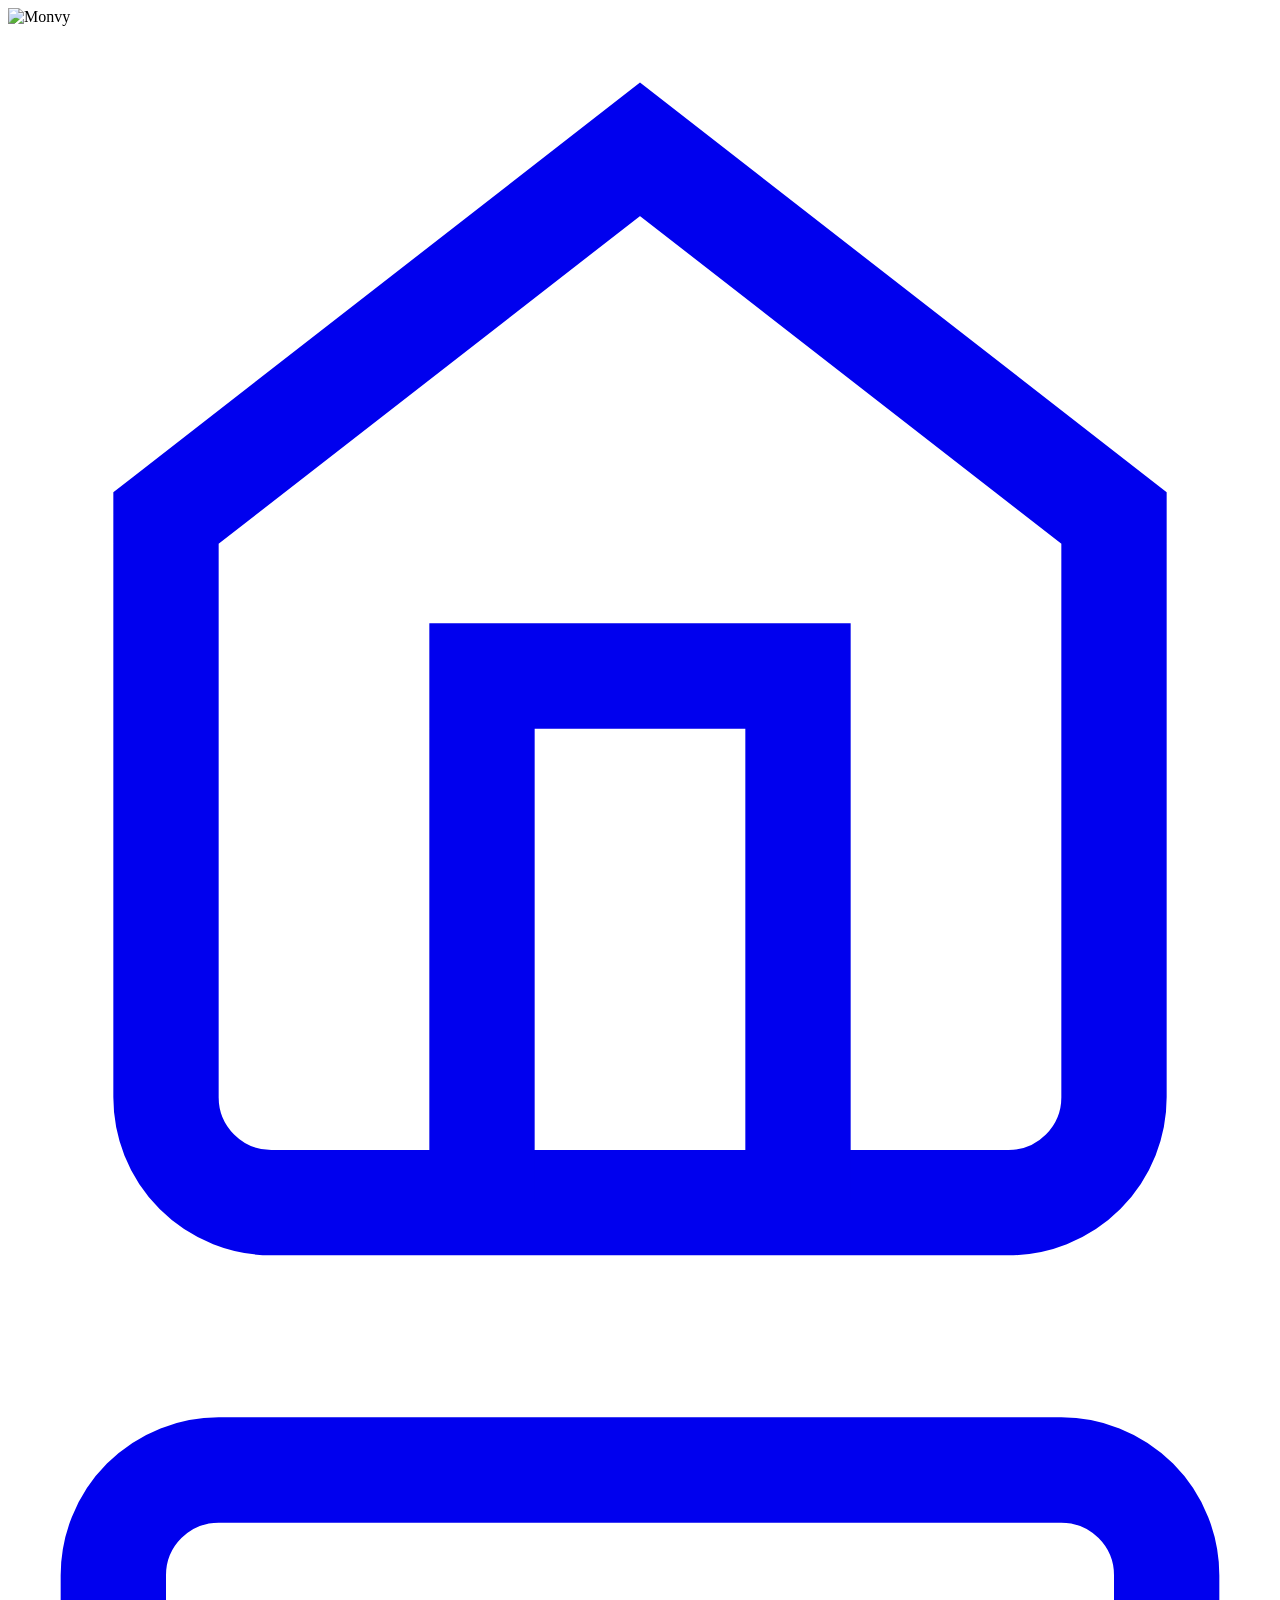
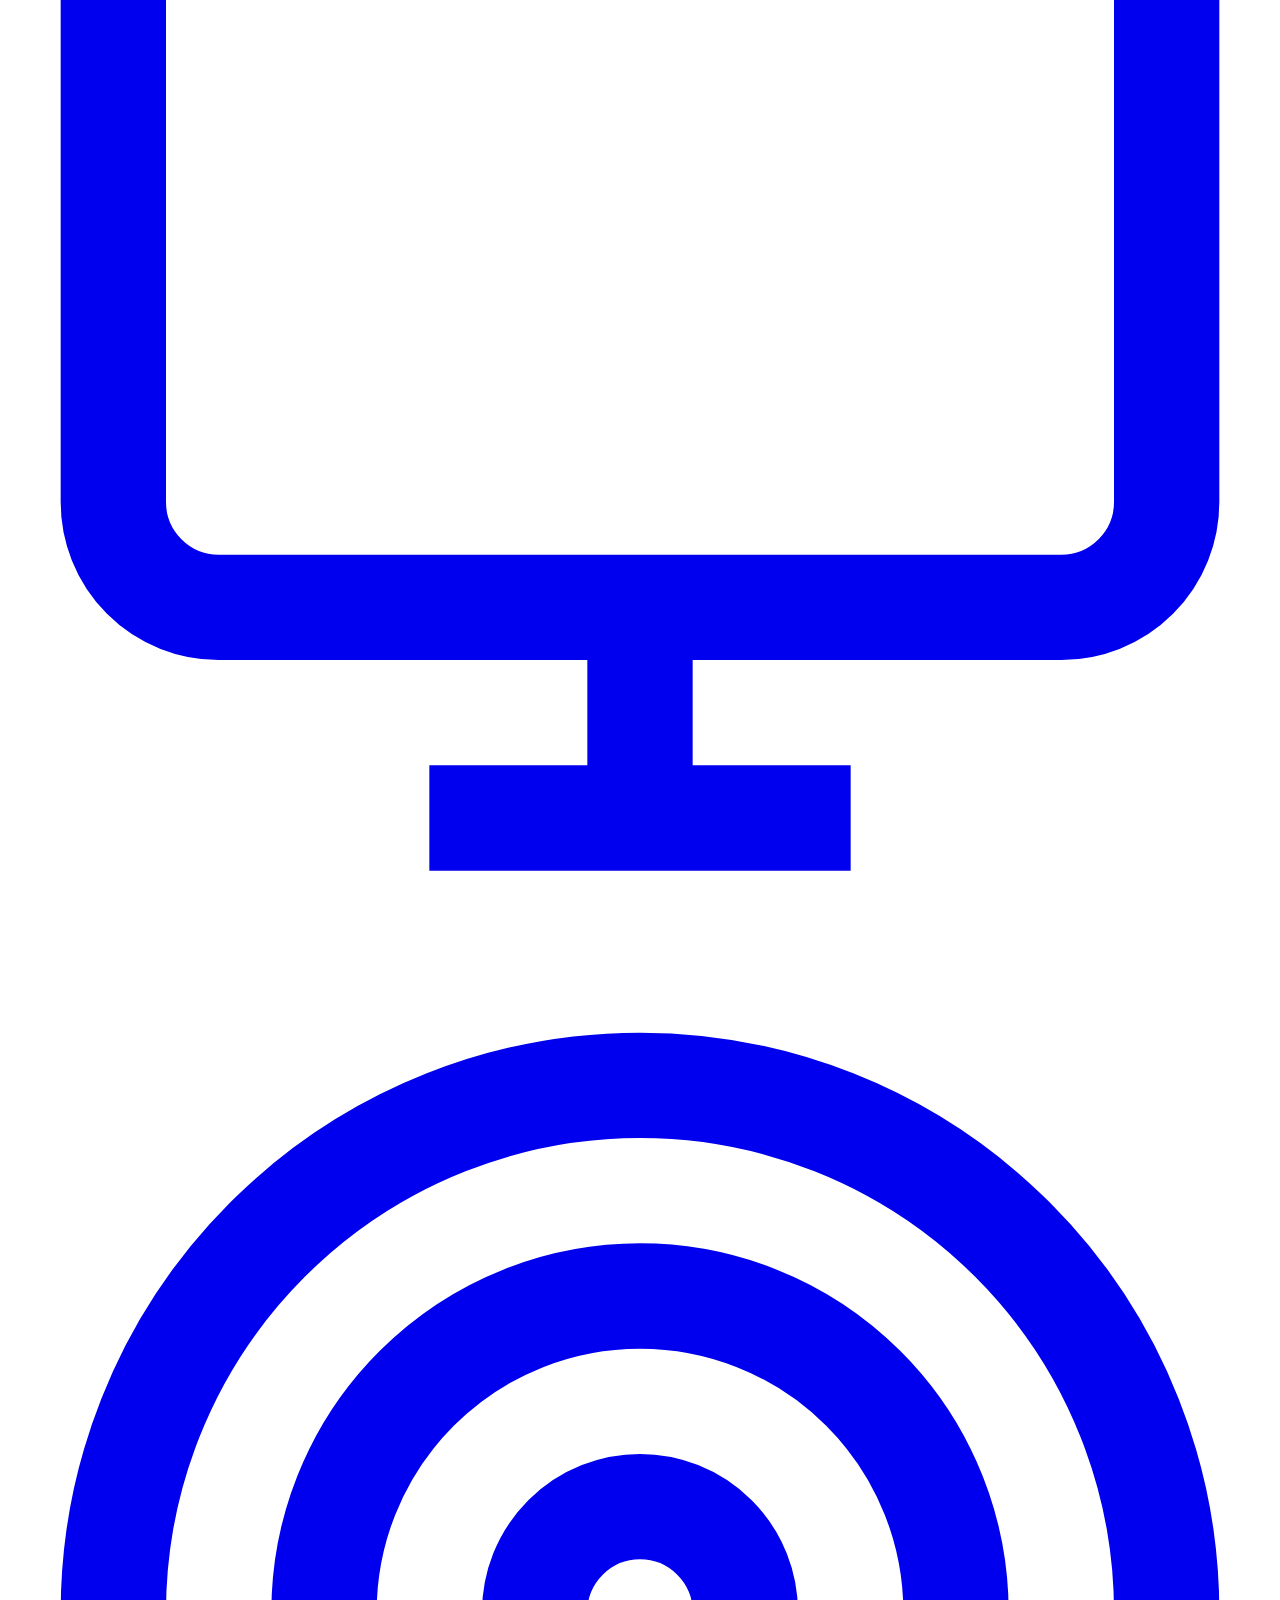
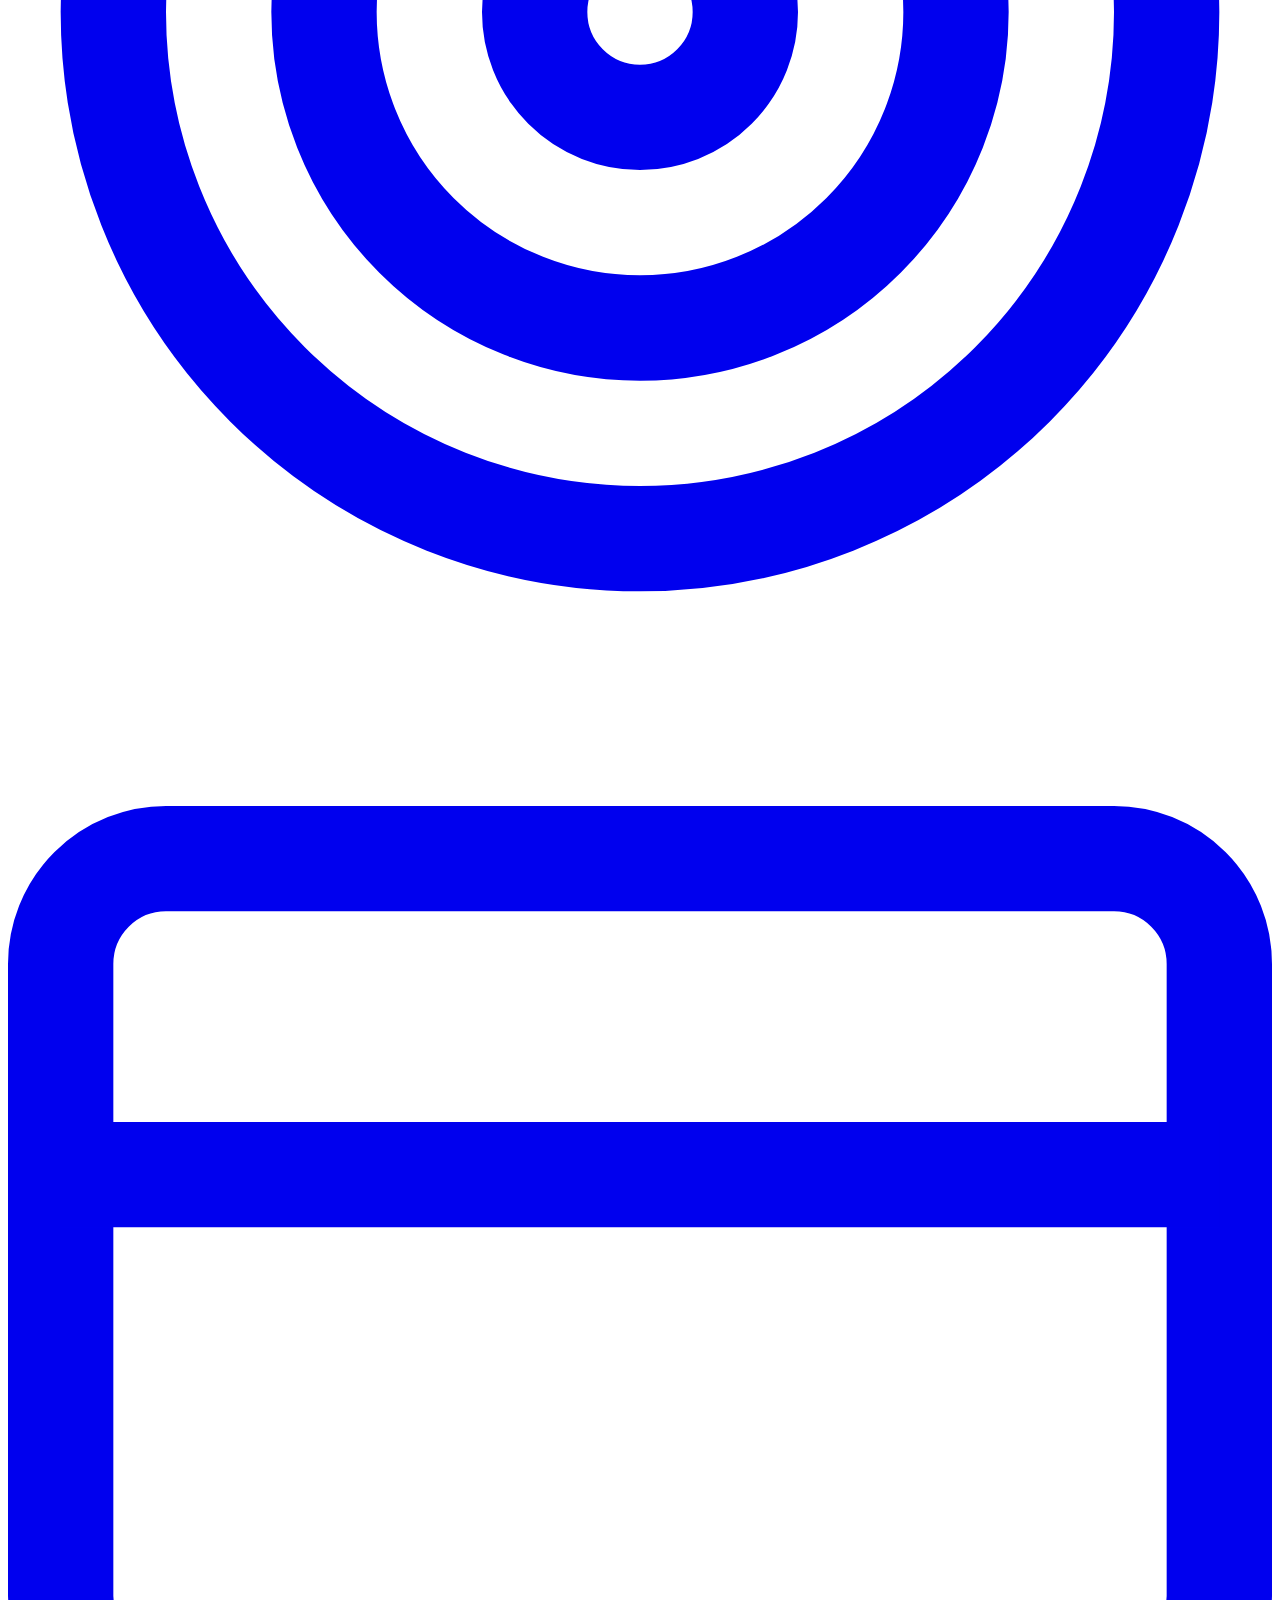
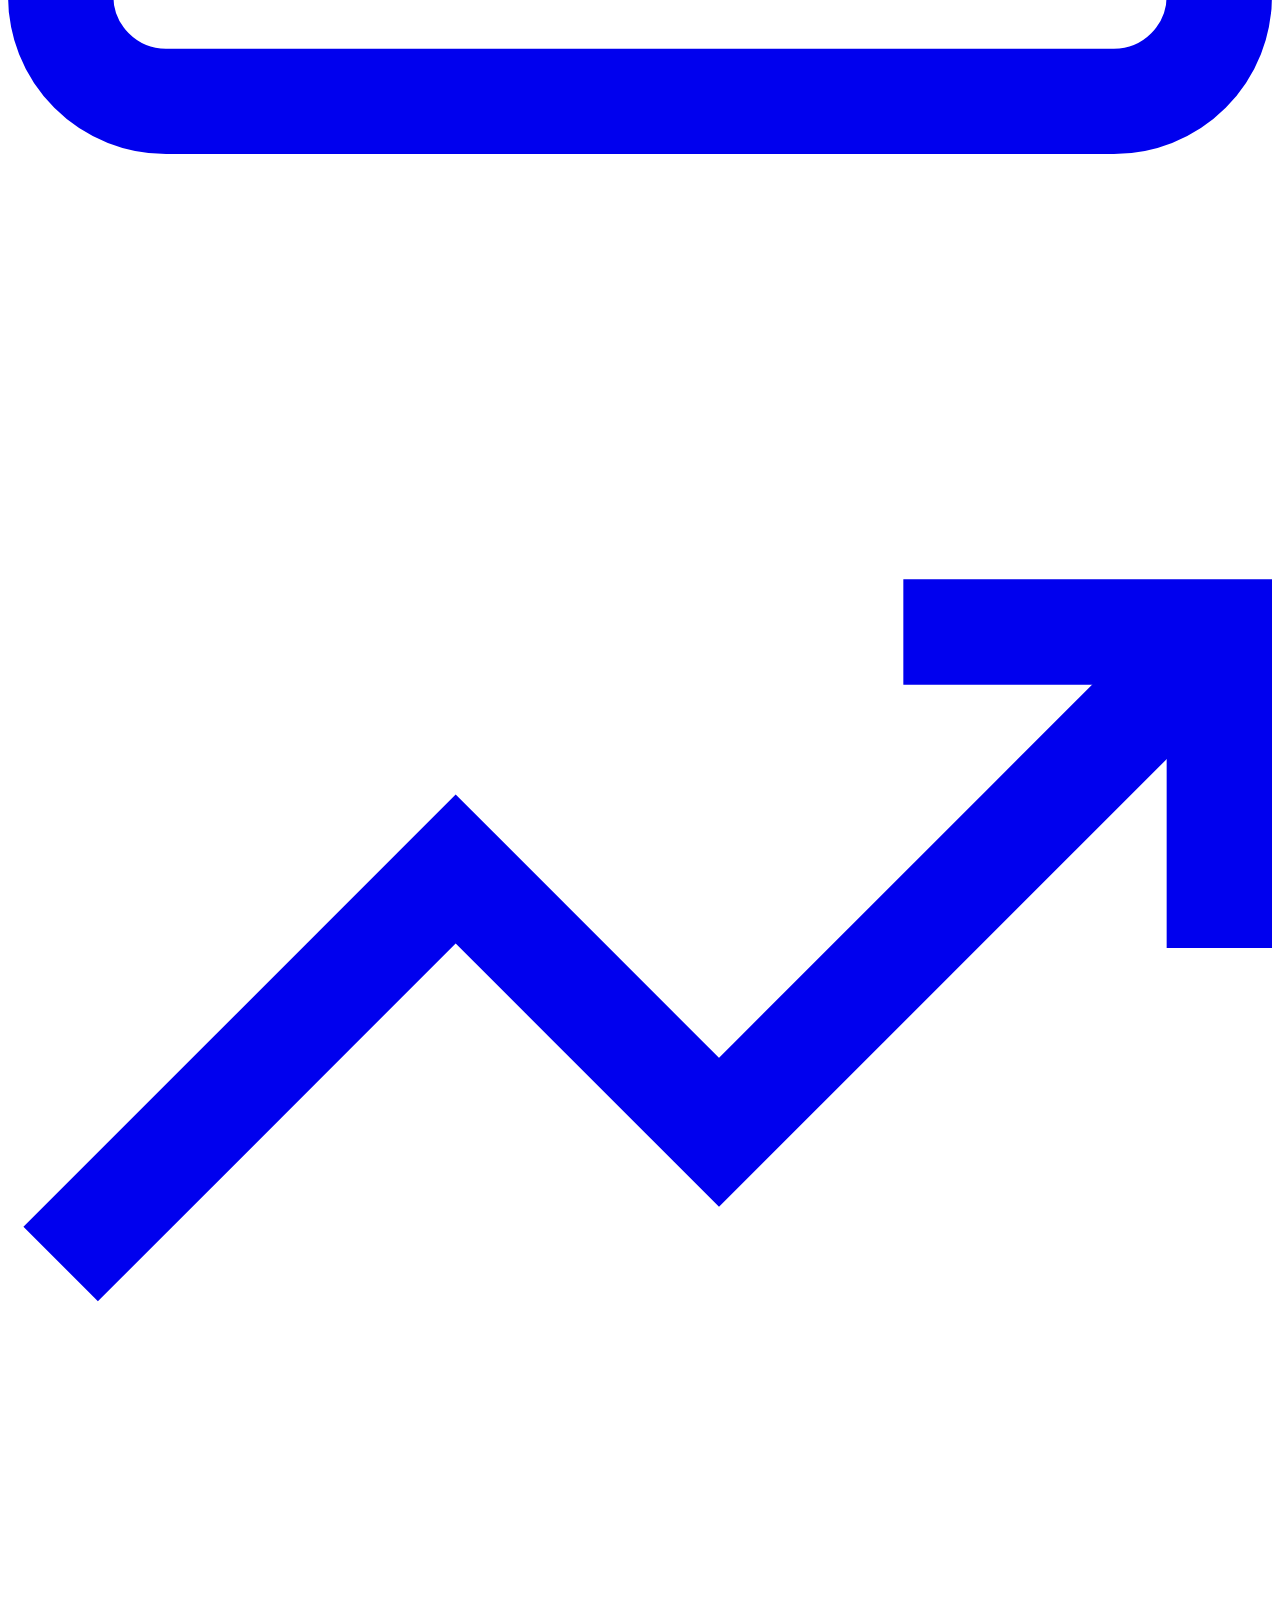
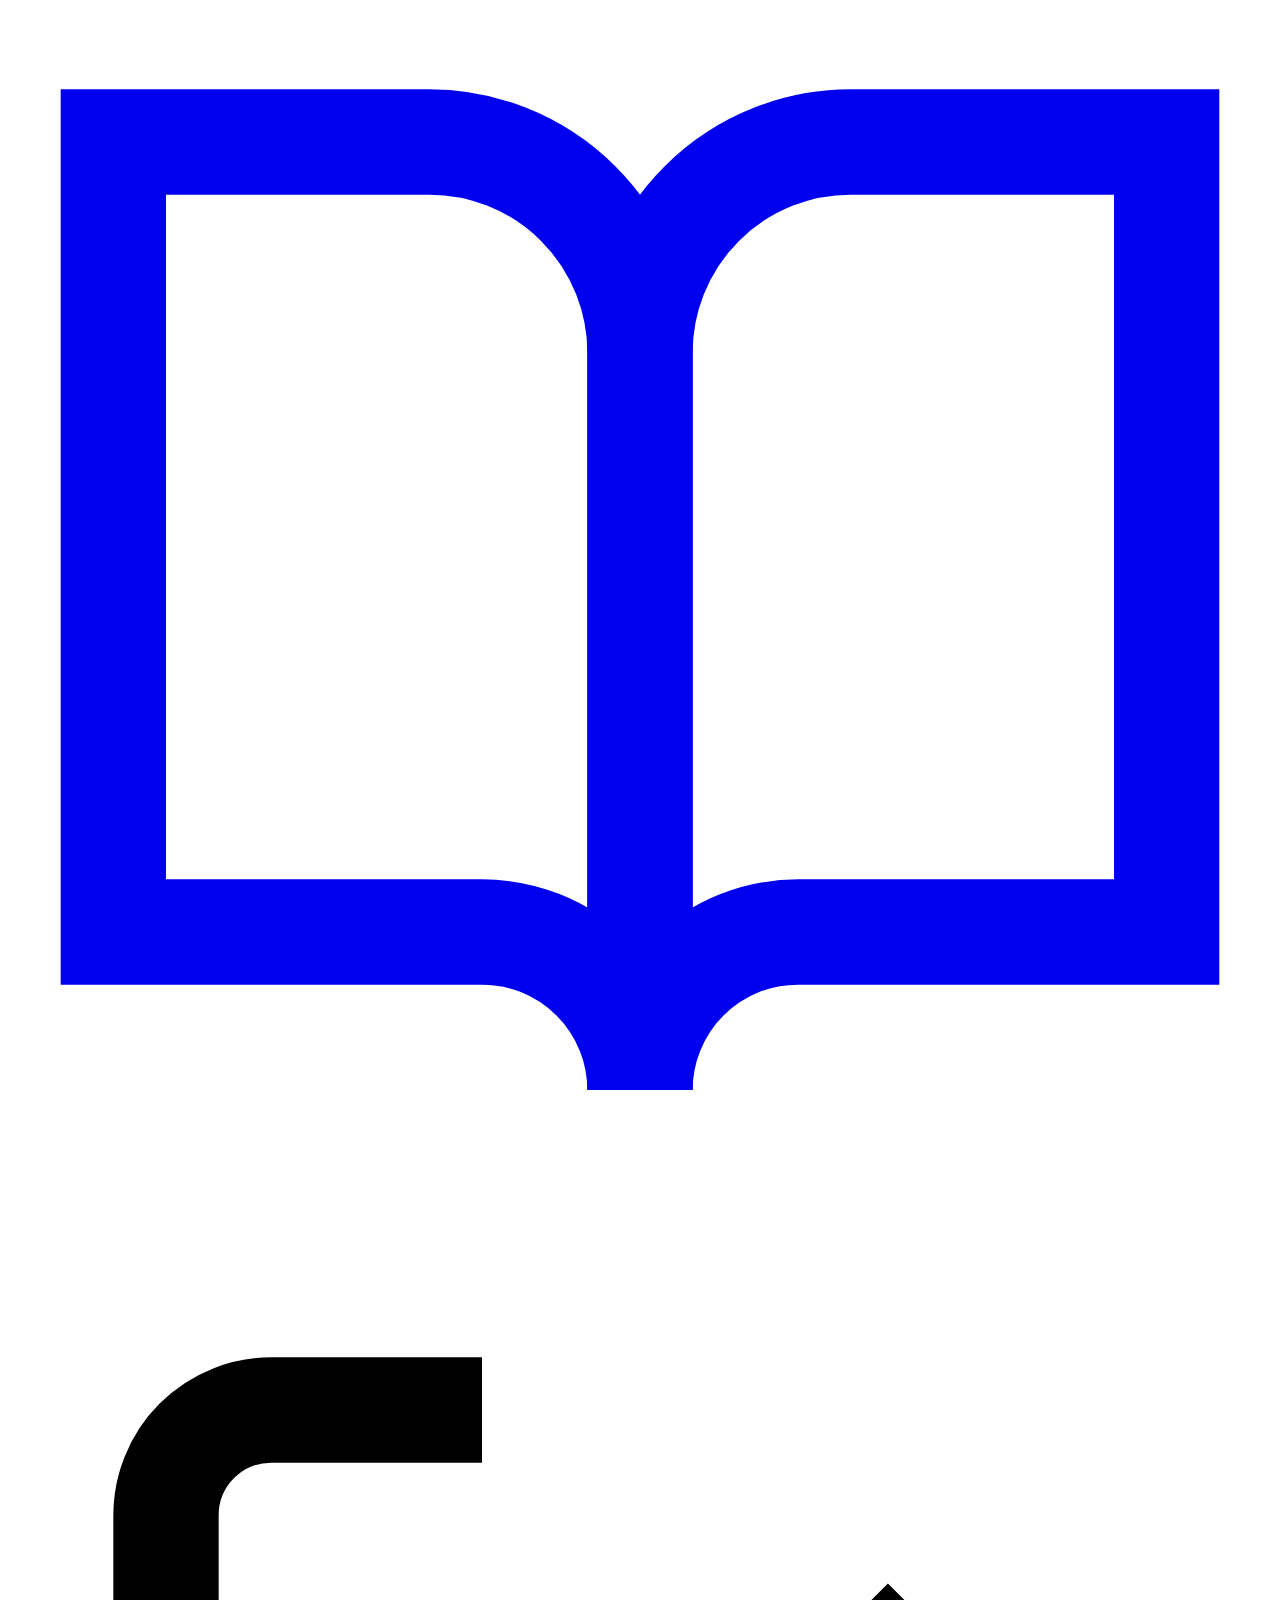
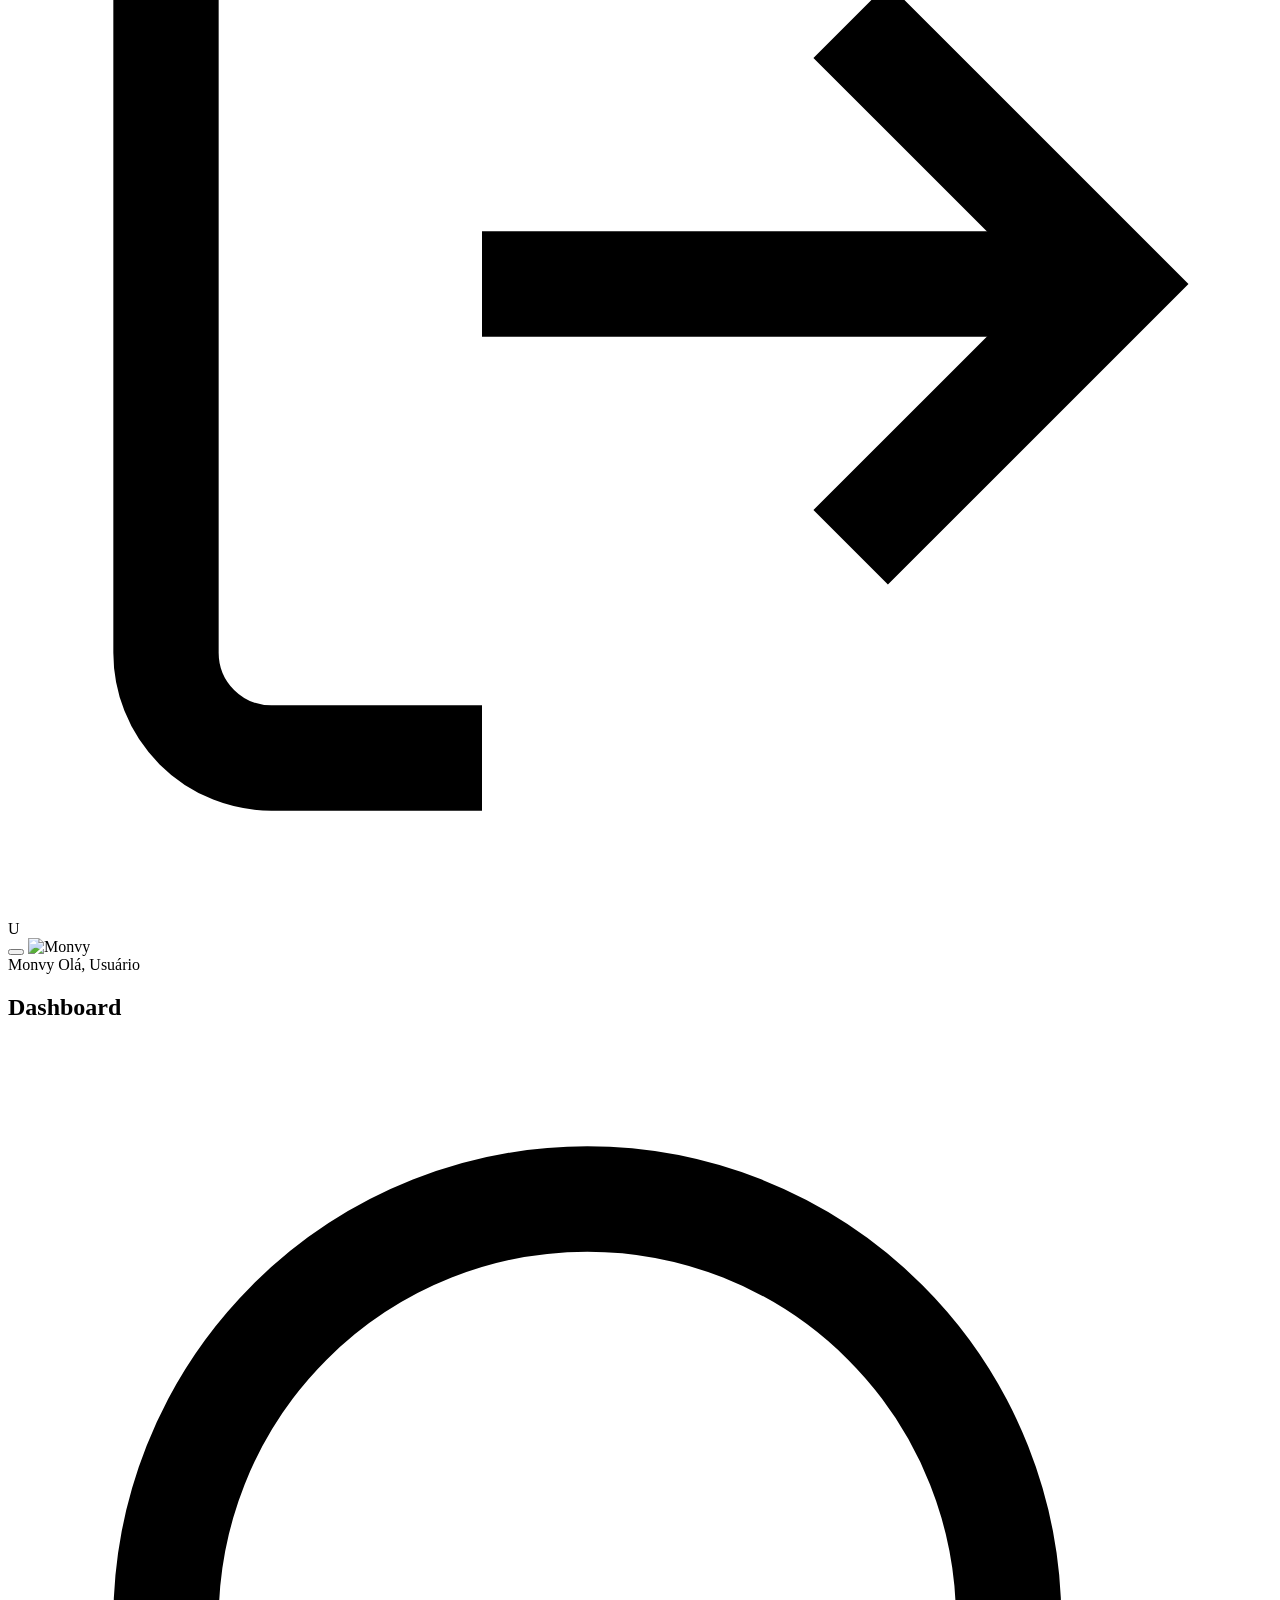
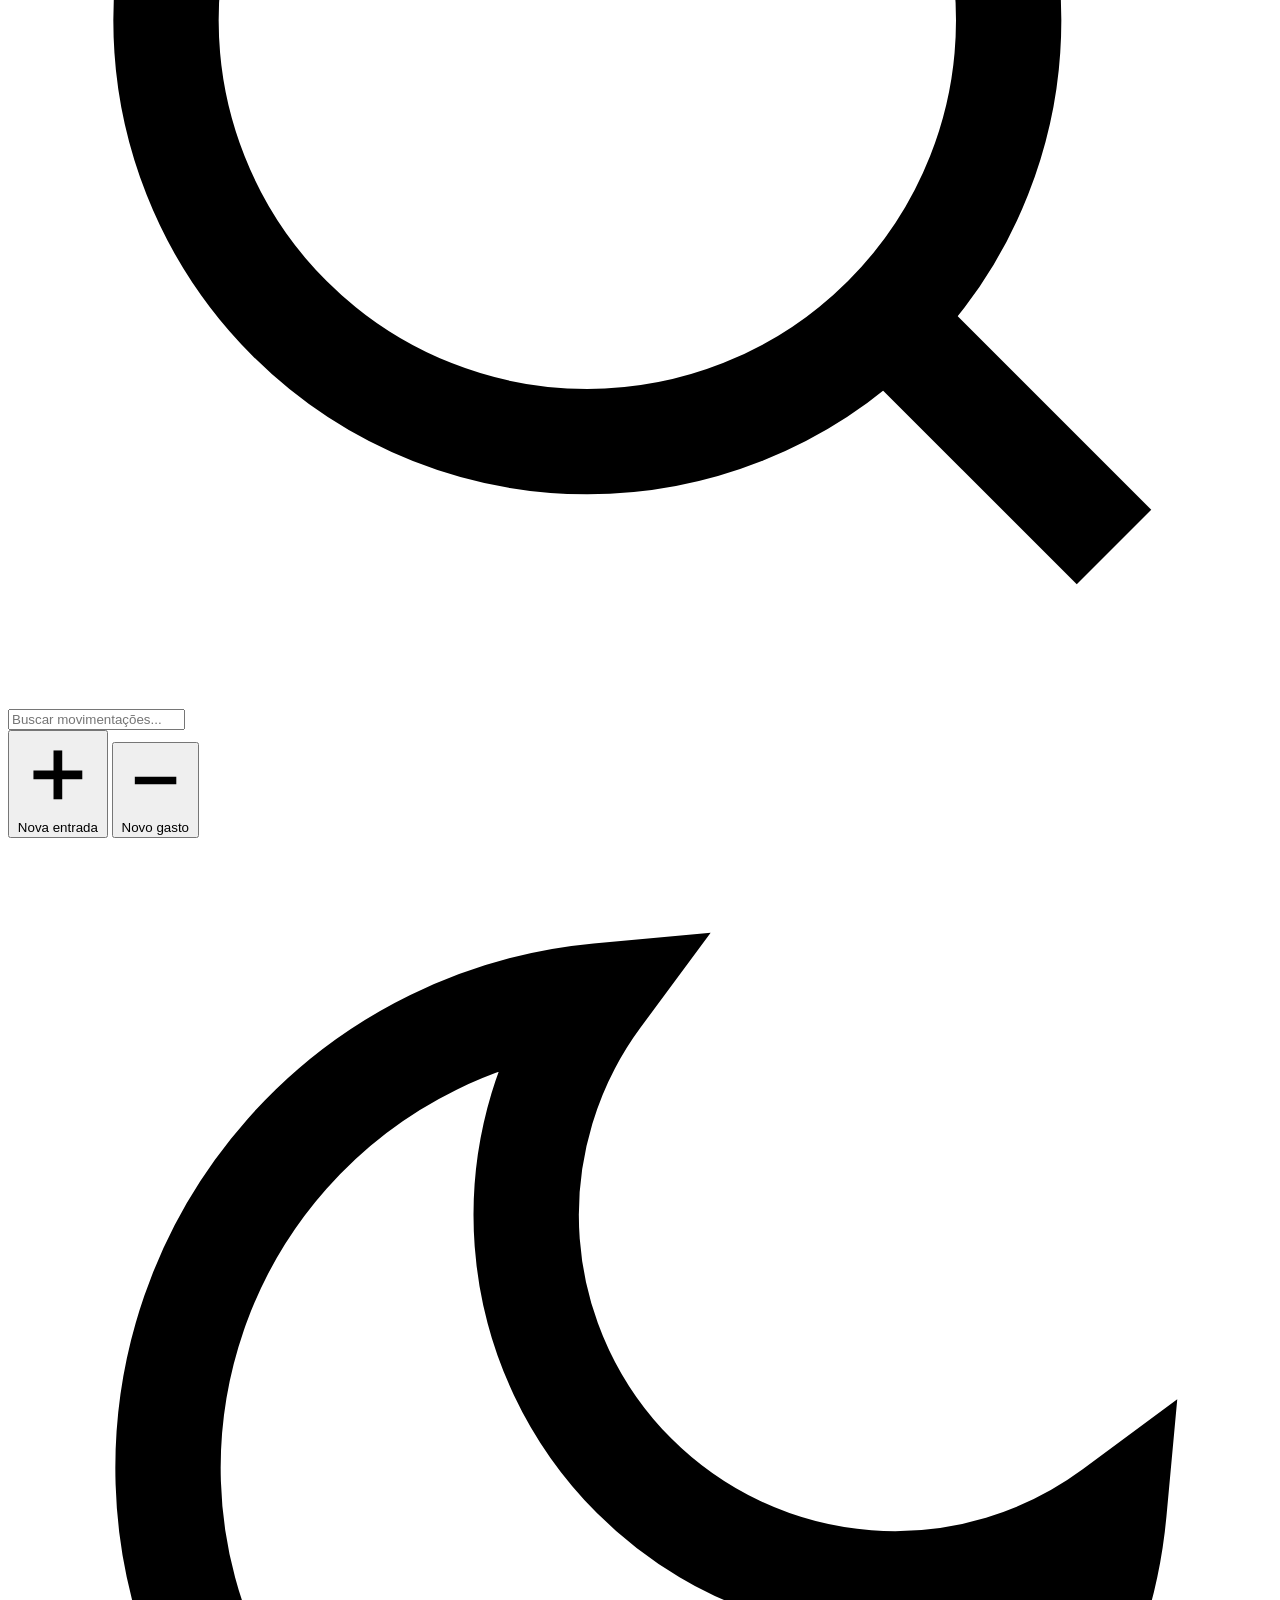
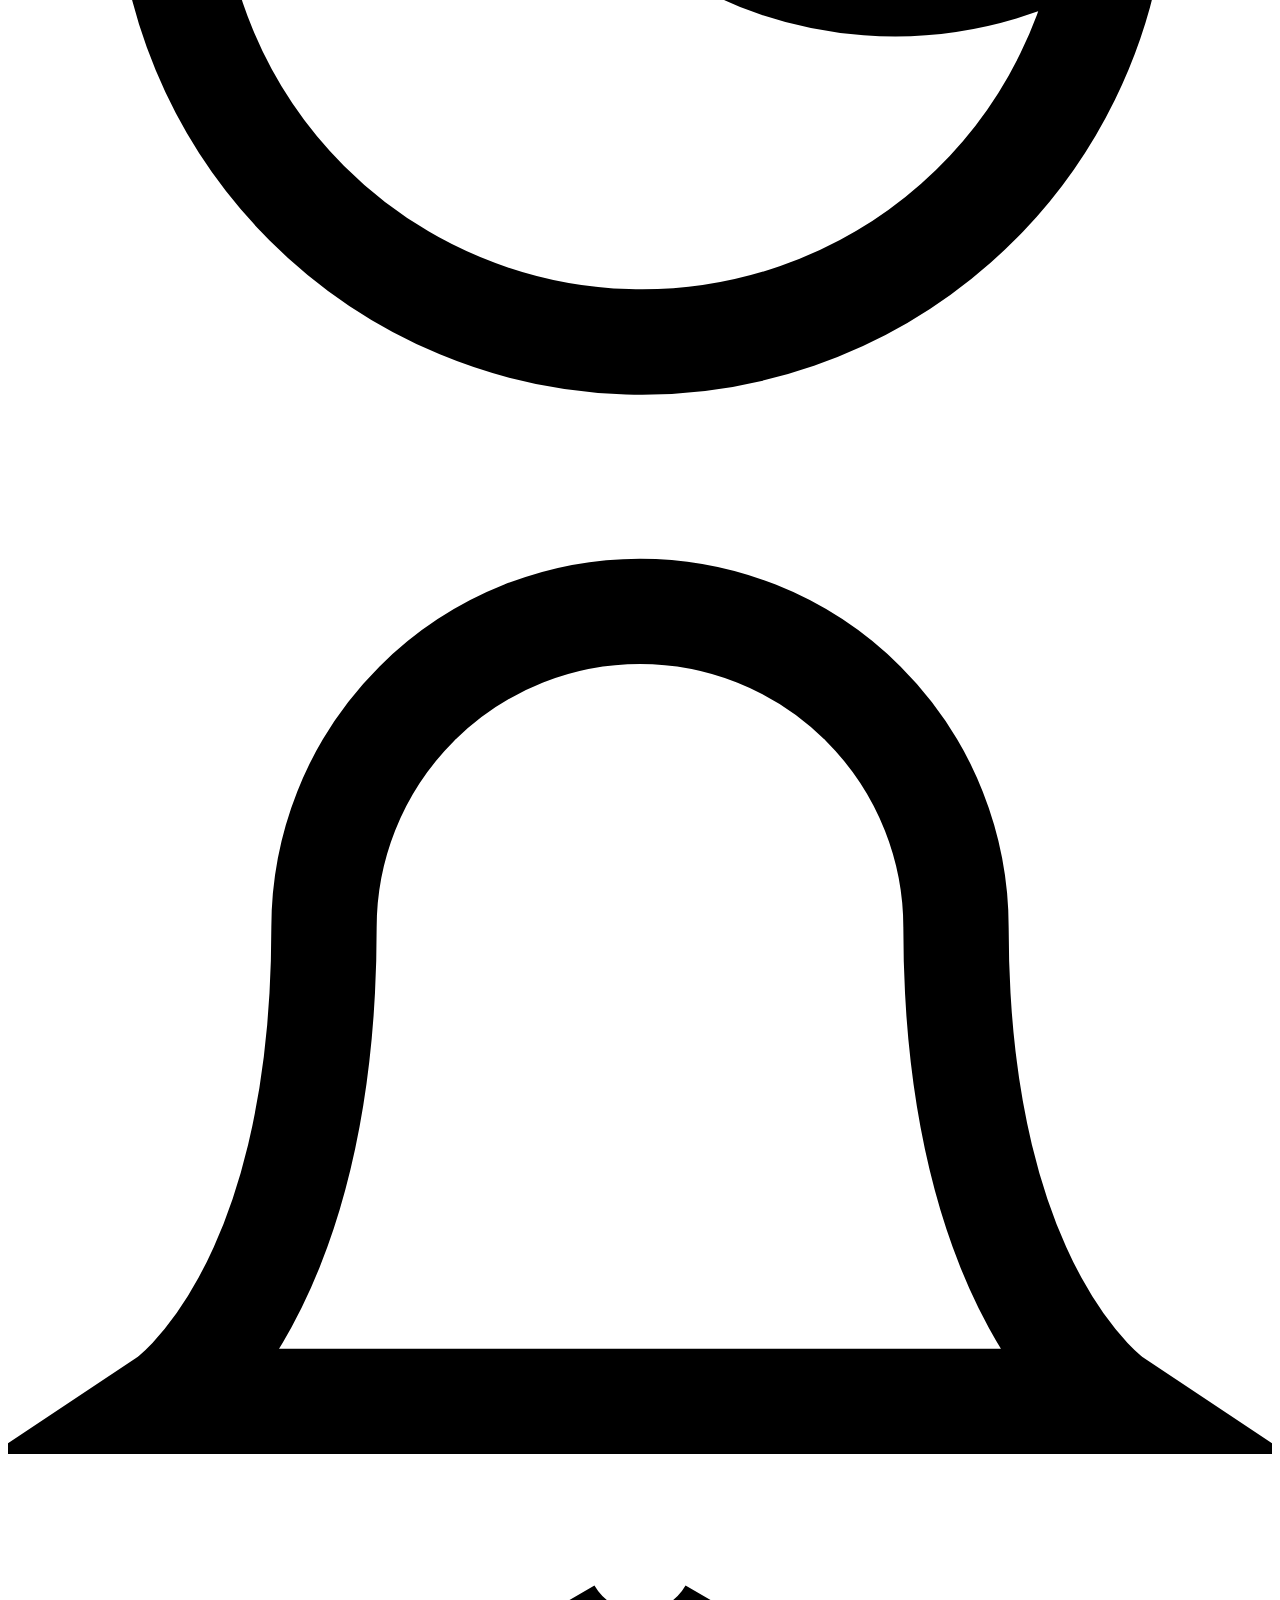
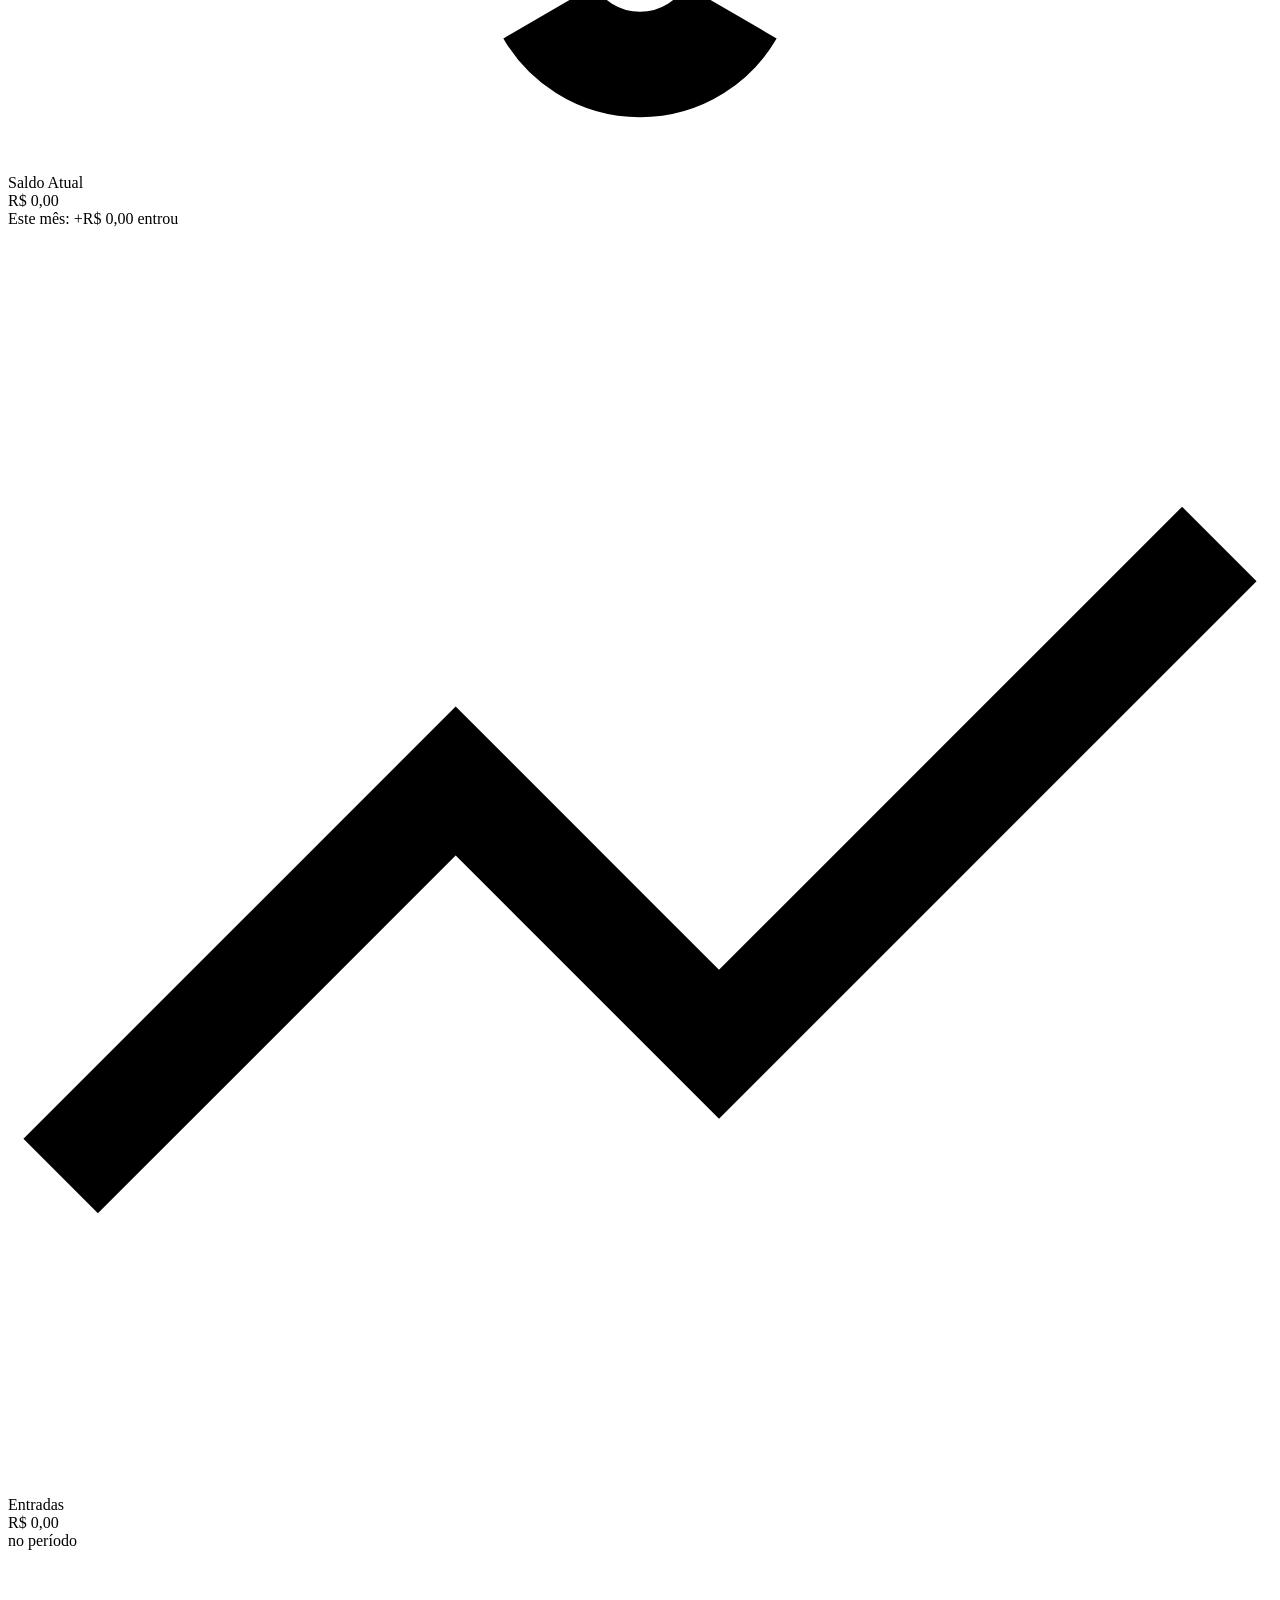
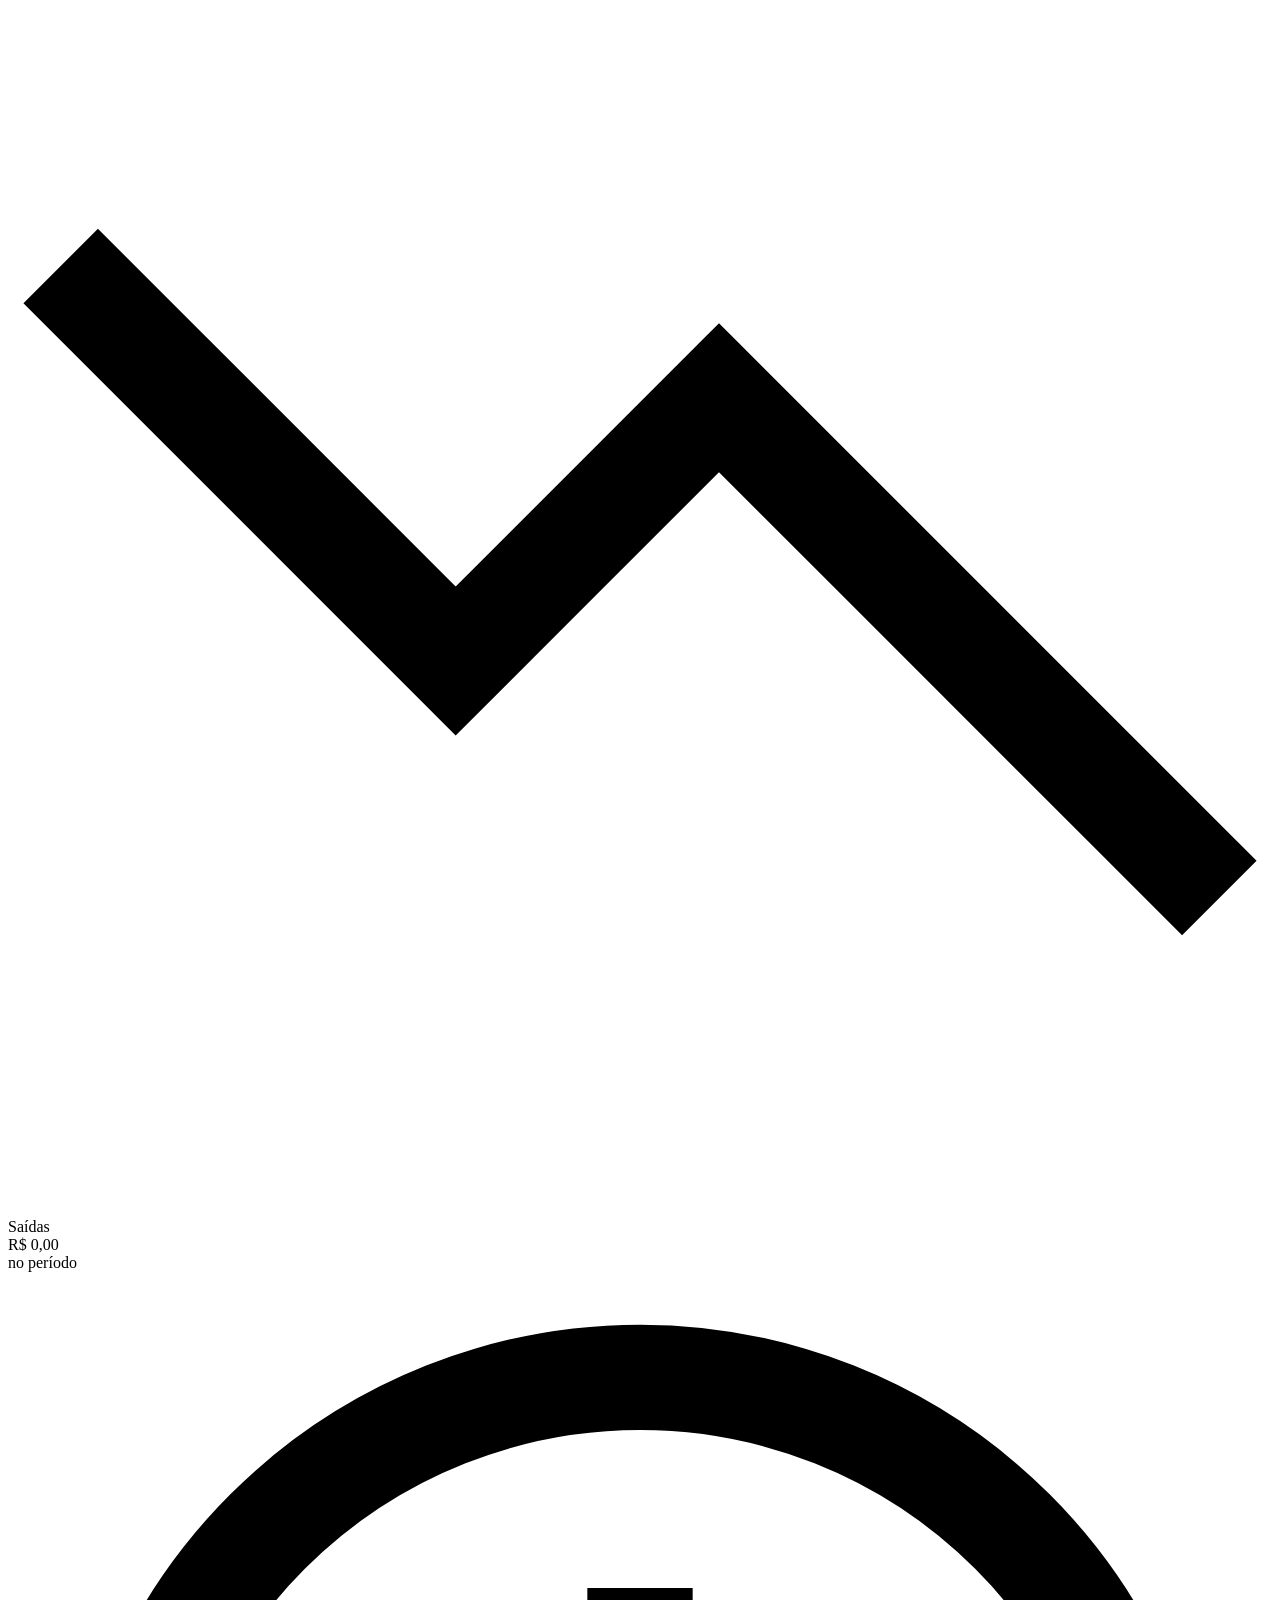
==== index.html @ 379d4d81 "Update index.html" ====
<!DOCTYPE html>
<html lang="pt-BR">
<head>
  <meta charset="UTF-8">
  <meta name="viewport" content="width=device-width, initial-scale=1.0">
  <meta name="viewport" content="width=device-width, initial-scale=1.0">
  <meta property="og:title" content="Monvy – Finanças que fazem sentido">
  <meta property="og:description" content="Controle financeiro simples e eficiente">
  <meta property="og:image" content="Logo-02.jpg">
  <meta property="og:url" content="https://monvy-azure.vercel.app/onboarding.html>
  <title>Monvy</title>
  <link rel="icon" type="image/png" href="logo2.png">
  <link rel="apple-touch-icon" href="logo.png">
  <link rel="preconnect" href="https://fonts.googleapis.com">
  <link href="https://fonts.googleapis.com/css2?family=Plus+Jakarta+Sans:wght@400;500;600;700;800&family=DM+Sans:ital,opsz,wght@0,9..40,300;0,9..40,400;0,9..40,500;1,9..40,300&display=swap" rel="stylesheet">
  <link rel="stylesheet" href="style.css">

</head>
<body>

  <!-- SIDEBAR -->
  <aside class="sidebar">
    <div class="logo">
      <img src="logo.png" alt="Monvy" style="height:36px;width:auto;display:block;">
    </div>
    <nav>
      <a href="#" class="nav-item active" data-tela="inicio" title="Início">
        <svg viewBox="0 0 24 24" fill="none" stroke="currentColor" stroke-width="2"><path d="M3 9l9-7 9 7v11a2 2 0 01-2 2H5a2 2 0 01-2-2z"/><polyline points="9 22 9 12 15 12 15 22"/></svg>
      </a>
      <a href="#" class="nav-item" data-tela="gastos" title="Gastos">
        <svg viewBox="0 0 24 24" fill="none" stroke="currentColor" stroke-width="2"><rect x="2" y="3" width="20" height="14" rx="2"/><line x1="8" y1="21" x2="16" y2="21"/><line x1="12" y1="17" x2="12" y2="21"/></svg>
      </a>
      <a href="#" class="nav-item" data-tela="metas" title="Metas">
        <svg viewBox="0 0 24 24" fill="none" stroke="currentColor" stroke-width="2"><circle cx="12" cy="12" r="10"/><circle cx="12" cy="12" r="6"/><circle cx="12" cy="12" r="2"/></svg>
      </a>
      <a href="#" class="nav-item" data-tela="dividas" title="Dívidas">
        <svg viewBox="0 0 24 24" fill="none" stroke="currentColor" stroke-width="2"><rect x="1" y="4" width="22" height="16" rx="2" ry="2"/><line x1="1" y1="10" x2="23" y2="10"/></svg>
      </a>
      <a href="#" class="nav-item" data-tela="investimentos" title="Investimentos">
        <svg viewBox="0 0 24 24" fill="none" stroke="currentColor" stroke-width="2"><polyline points="23 6 13.5 15.5 8.5 10.5 1 18"/><polyline points="17 6 23 6 23 12"/></svg>
      </a>
      <a href="#" class="nav-item" data-tela="aprender" title="Aprender">
        <svg viewBox="0 0 24 24" fill="none" stroke="currentColor" stroke-width="2"><path d="M2 3h6a4 4 0 014 4v14a3 3 0 00-3-3H2z"/><path d="M22 3h-6a4 4 0 00-4 4v14a3 3 0 013-3h7z"/></svg>
      </a>
    </nav>
    <div class="sidebar-bottom">
      <a href="#" class="nav-item" title="Sair" onclick="logout()" style="color:var(--gray);margin-bottom:8px">
        <svg viewBox="0 0 24 24" fill="none" stroke="currentColor" stroke-width="2"><path d="M9 21H5a2 2 0 01-2-2V5a2 2 0 012-2h4"/><polyline points="16 17 21 12 16 7"/><line x1="21" y1="12" x2="9" y2="12"/></svg>
      </a>
      <div class="avatar-mini" id="user-avatar" title="Minha conta">U</div>
    </div>
  </aside>

  <!-- MAIN WRAPPER -->
  <div class="main-wrapper">

    <!-- TOPBAR -->
    <header class="topbar">
      <div class="topbar-left">
        <div class="topbar-logo-mobile">
          <button class="hamburger-btn" onclick="abrirDrawer()" aria-label="Menu">
            <span></span><span></span><span></span>
          </button>
          <img src="logo.png" alt="Monvy" style="height:26px;width:auto;">
          <div class="topbar-mobile-user">
            <span class="topbar-mobile-brand">Monvy</span>
            <span class="topbar-mobile-name" id="topbar-mobile-name">Olá, Usuário</span>
          </div>
        </div>
        <div class="topbar-desktop-title">
          <h2 class="page-title" id="page-title">Dashboard</h2>
          <div id="topbar-greeting" style="font-size:.75rem;color:var(--gray);margin-top:2px"></div>
        </div>
      </div>
      <div class="topbar-center">
        <div class="search-bar">
          <svg viewBox="0 0 24 24" fill="none" stroke="currentColor" stroke-width="2"><circle cx="11" cy="11" r="8"/><line x1="21" y1="21" x2="16.65" y2="16.65"/></svg>
          <input type="text" placeholder="Buscar movimentações...">
        </div>
      </div>
      <div class="topbar-right">
        <button class="topbar-btn" onclick="abrirModal('ganho')">
          <svg viewBox="0 0 24 24" fill="none" stroke="currentColor" stroke-width="2.5"><line x1="12" y1="5" x2="12" y2="19"/><line x1="5" y1="12" x2="19" y2="12"/></svg>
          Nova entrada
        </button>
        <button class="topbar-btn danger" onclick="abrirModal('gasto')">
          <svg viewBox="0 0 24 24" fill="none" stroke="currentColor" stroke-width="2.5"><line x1="5" y1="12" x2="19" y2="12"/></svg>
          Novo gasto
        </button>
        <div class="notif-btn" id="theme-toggle" onclick="toggleTheme()" title="Alternar tema">
          <svg id="theme-icon-moon" viewBox="0 0 24 24" fill="none" stroke="currentColor" stroke-width="2"><path d="M21 12.79A9 9 0 1111.21 3 7 7 0 0021 12.79z"/></svg>
          <svg id="theme-icon-sun" viewBox="0 0 24 24" fill="none" stroke="currentColor" stroke-width="2" style="display:none"><circle cx="12" cy="12" r="5"/><line x1="12" y1="1" x2="12" y2="3"/><line x1="12" y1="21" x2="12" y2="23"/><line x1="4.22" y1="4.22" x2="5.64" y2="5.64"/><line x1="18.36" y1="18.36" x2="19.78" y2="19.78"/><line x1="1" y1="12" x2="3" y2="12"/><line x1="21" y1="12" x2="23" y2="12"/><line x1="4.22" y1="19.78" x2="5.64" y2="18.36"/><line x1="18.36" y1="5.64" x2="19.78" y2="4.22"/></svg>
        </div>
        <div class="notif-btn">
          <svg viewBox="0 0 24 24" fill="none" stroke="currentColor" stroke-width="2"><path d="M18 8A6 6 0 006 8c0 7-3 9-3 9h18s-3-2-3-9"/><path d="M13.73 21a2 2 0 01-3.46 0"/></svg>
        </div>
      </div>
    </header>

    <!-- MAIN CONTENT -->
    <main class="main">

      <!-- ===== TELA: INÍCIO ===== -->
      <section id="tela-inicio" class="tela active">

        <!-- KPI Row -->
        <div class="kpi-row">
          <div class="kpi-card primary-card">
            <div class="kpi-label">Saldo Atual</div>
            <div class="kpi-value" id="saldo-display">R$ 0,00</div>
            <div class="kpi-sub" id="saldo-mes">Este mês: +R$ 0,00 entrou</div>

          </div>
          <div class="kpi-card">
            <div class="kpi-icon green"><svg viewBox="0 0 24 24" fill="none" stroke="currentColor" stroke-width="2"><polyline points="23 6 13.5 15.5 8.5 10.5 1 18"/></svg></div>
            <div class="kpi-label">Entradas</div>
            <div class="kpi-value green" id="kpi-entradas">R$ 0,00</div>
            <div class="kpi-sub">no período</div>
          </div>
          <div class="kpi-card">
            <div class="kpi-icon red"><svg viewBox="0 0 24 24" fill="none" stroke="currentColor" stroke-width="2"><polyline points="23 18 13.5 8.5 8.5 13.5 1 6"/></svg></div>
            <div class="kpi-label">Saídas</div>
            <div class="kpi-value red" id="kpi-saidas">R$ 0,00</div>
            <div class="kpi-sub">no período</div>
          </div>
          <div class="kpi-card">
            <div class="kpi-icon yellow"><svg viewBox="0 0 24 24" fill="none" stroke="currentColor" stroke-width="2"><circle cx="12" cy="12" r="10"/><polyline points="12 6 12 12 16 14"/></svg></div>
            <div class="kpi-label">Movimentações</div>
            <div class="kpi-value yellow" id="kpi-movs">0</div>
            <div class="kpi-sub">registradas</div>
          </div>
        </div>

        <!-- Chart + Recent -->
        <div class="content-grid">
          <div class="chart-card">
            <div class="card-header">
              <div>
                <div class="card-title">Fluxo Financeiro</div>
                <div class="card-sub">Entradas e saídas</div>
              </div>
              <div class="chart-legend">
                <span class="legend-dot green"></span> Entradas
                <span class="legend-dot red"></span> Saídas
              </div>
            </div>
            <canvas id="chart-fluxo" height="180"></canvas>
            <div class="chart-empty" id="chart-empty">
              <svg viewBox="0 0 24 24" fill="none" stroke="currentColor" stroke-width="1.5" style="width:40px;opacity:.3"><polyline points="22 12 18 12 15 21 9 3 6 12 2 12"/></svg>
              <span>Registre movimentações para ver o gráfico</span>
            </div>
          </div>

          <div class="recent-card">
            <div class="card-header">
              <div class="card-title">Últimas Movimentações</div>
              <span class="see-all" onclick="irPara('gastos')">Ver todas →</span>
            </div>
            <div id="lista-inicio" class="lista-movs">
              <div class="vazio">Nenhuma movimentação ainda.</div>
            </div>
          </div>
        </div>

      </section>

      <!-- ===== TELA: GASTOS ===== -->
      <section id="tela-gastos" class="tela">
        <div class="categorias-grid">
          <div class="cat-card"><div class="cat-icon"><img src="icone-casa.png" alt="Casa" style="width:48px;height:48px;object-fit:contain;"></div><div class="cat-nome">Casa</div><div class="cat-valor" id="cat-casa">R$ 0,00</div></div>
          <div class="cat-card"><div class="cat-icon"><img src="icone-alimentacao.png" alt="Alimentação" style="width:48px;height:48px;object-fit:contain;"></div><div class="cat-nome">Alimentação</div><div class="cat-valor" id="cat-alimentacao">R$ 0,00</div></div>
          <div class="cat-card"><div class="cat-icon"><img src="icone-carro.png" alt="Transporte" style="width:48px;height:48px;object-fit:contain;"></div><div class="cat-nome">Transporte</div><div class="cat-valor" id="cat-transporte">R$ 0,00</div></div>
          <div class="cat-card"><div class="cat-icon"><img src="icone-cartao02.png" alt="Lazer" style="width:48px;height:48px;object-fit:contain;"></div><div class="cat-nome">Lazer</div><div class="cat-valor" id="cat-lazer">R$ 0,00</div></div>
          <div class="cat-card"><div class="cat-icon"><img src="icone-saude.png" alt="Saúde" style="width:48px;height:48px;object-fit:contain;"></div><div class="cat-nome">Saúde</div><div class="cat-valor" id="cat-saude">R$ 0,00</div></div>
          <div class="cat-card"><div class="cat-icon"><img src="icone-caixa.png" alt="Outros" style="width:48px;height:48px;object-fit:contain;"></div><div class="cat-nome">Outros</div><div class="cat-valor" id="cat-outros">R$ 0,00</div></div>
        </div>

        <!-- Table -->
        <div class="table-card">
          <div class="card-header">
            <div class="card-title">Todas as Movimentações</div>
            <div class="table-meta" id="table-count">0 registros</div>
          </div>
          <div class="table-wrap">
            <table class="mov-table">
              <thead>
                <tr>
                  <th>Descrição</th>
                  <th>Categoria</th>
                  <th>Tipo</th>
                  <th>Valor</th>
                </tr>
              </thead>
              <tbody id="tabela-gastos">
                <tr><td colspan="4" class="vazio">Nenhuma movimentação ainda.</td></tr>
              </tbody>
            </table>
          </div>
        </div>
      </section>

      <!-- ===== TELA: METAS ===== -->
      <section id="tela-metas" class="tela">
        <div class="two-col">
          <div class="form-card">
            <div class="card-title" style="margin-bottom:20px;display:flex;align-items:center;gap:12px"><img src="icone-meta.png" alt="Meta" style="width:36px;height:36px;object-fit:contain;"> Nova Meta</div>
            <input type="text" id="meta-nome" placeholder="Nome da meta">
            <input type="number" id="meta-valor" placeholder="Valor objetivo (R$)">
            <button class="btn-primary" onclick="criarMeta()">Criar meta</button>
          </div>
          <div>
            <div class="card-title" style="margin-bottom:16px">Minhas Metas</div>
            <div id="lista-metas" class="metas-lista">
              <div class="vazio">Nenhuma meta ainda.</div>
            </div>
          </div>
        </div>
      </section>

      <!-- ===== TELA: DÍVIDAS ===== -->
      <section id="tela-dividas" class="tela">
        <div class="two-col">
          <div class="form-card">
            <div class="card-title" style="margin-bottom:20px;display:flex;align-items:center;gap:12px"><img src="icone-cartao.png" alt="Dívida" style="width:40px;height:40px;object-fit:contain;"> Simular Dívida</div>
            <input type="number" id="div-valor" placeholder="Valor da dívida (R$)">
            <input type="number" id="div-juros" placeholder="Juros ao mês (%)">
            <input type="number" id="div-parcelas" placeholder="Número de parcelas">
            <button class="btn-primary" onclick="calcularDivida()">Calcular</button>
          </div>
          <div id="resultado-divida" class="resultado-card hidden">
            <div class="card-title" style="margin-bottom:20px">Resultado</div>
            <div class="resultado-item"><span>Valor original</span><strong id="div-original">—</strong></div>
            <div class="resultado-item vermelho"><span>Total de juros</span><strong id="div-juros-total">—</strong></div>
            <div class="resultado-item destaque"><span>Total que vai pagar</span><strong id="div-total">—</strong></div>
            <div class="resultado-item"><span>Parcela mensal</span><strong id="div-parcela">—</strong></div>
            <div class="alerta-divida" id="div-alerta"></div>
          </div>
        </div>
      </section>

      <!-- ===== TELA: INVESTIMENTOS ===== -->
      <section id="tela-investimentos" class="tela">
        <div class="two-col">
          <div class="form-card">
            <div class="card-title" style="margin-bottom:20px;display:flex;align-items:center;gap:12px"><img src="icone-investimento.png" alt="Investimento" style="width:36px;height:36px;object-fit:contain;"> Simular Investimento</div>
            <input type="number" id="inv-valor" placeholder="Valor a investir (R$)">
            <input type="number" id="inv-meses" placeholder="Prazo (meses)">
            <button class="btn-primary" onclick="calcularInvestimentos()">Comparar</button>
          </div>
          <div id="resultado-inv" class="inv-cards hidden">
            <div class="inv-card poupanca">
              <div class="inv-nome"><img src="icone-bolsa.png" alt="Poupança" style="width:28px;height:28px;object-fit:contain;"> Poupança</div>
              <div class="inv-taxa">~0,5% ao mês</div>
              <div class="inv-total" id="inv-poupanca">—</div>
              <div class="inv-ganho" id="inv-poupanca-ganho">—</div>
            </div>
            <div class="inv-card selic">
              <div class="inv-badge">Recomendado</div>
              <div class="inv-nome"><img src="icone-escudo.png" alt="Selic" style="width:28px;height:28px;object-fit:contain;"> Tesouro Selic</div>
              <div class="inv-taxa">~0,9% ao mês</div>
              <div class="inv-total" id="inv-selic">—</div>
              <div class="inv-ganho" id="inv-selic-ganho">—</div>
            </div>
            <div class="inv-card cdb">
              <div class="inv-nome"><img src="icone-grafico.png" alt="CDB" style="width:28px;height:28px;object-fit:contain;"> CDB 110%</div>
              <div class="inv-taxa">~1,0% ao mês</div>
              <div class="inv-total" id="inv-cdb">—</div>
              <div class="inv-ganho" id="inv-cdb-ganho">—</div>
            </div>
          </div>
        </div>
        <div class="dica-inv"><strong>Dica:</strong> Antes de investir, tenha uma reserva de emergência de pelo menos 3 meses de gastos.</div>
      </section>

      <!-- ===== TELA: APRENDER ===== -->
      <section id="tela-aprender" class="tela">
        <div class="artigos-grid">
          <div class="artigo-card" onclick="abrirArtigo(0)"><div class="artigo-emoji"><img src="icone-escudo.png" alt="Reserva" style="width:48px;height:48px;object-fit:contain;"></div><h3>Reserva de emergência</h3><p>Por que esse é o primeiro passo para sua saúde financeira.</p><span class="artigo-link">Ler artigo →</span></div>
          <div class="artigo-card" onclick="abrirArtigo(1)"><div class="artigo-emoji"><img src="icone-cartao.png" alt="Cartão" style="width:48px;height:48px;object-fit:contain;"></div><h3>Cartão de crédito</h3><p>Os perigos do rotativo e como usar sem se prejudicar.</p><span class="artigo-link">Ler artigo →</span></div>
          <div class="artigo-card" onclick="abrirArtigo(2)"><div class="artigo-emoji"><img src="icone-cadeado.png" alt="Dívidas" style="width:48px;height:48px;object-fit:contain;"></div><h3>Sair das dívidas</h3><p>Um plano simples e direto para quitar suas dívidas.</p><span class="artigo-link">Ler artigo →</span></div>
          <div class="artigo-card" onclick="abrirArtigo(3)"><div class="artigo-emoji"><img src="icone-cerebro.png" alt="Mente" style="width:48px;height:48px;object-fit:contain;"></div><h3>Necessidade vs Desejo</h3><p>Aprenda a diferença e tome decisões melhores.</p><span class="artigo-link">Ler artigo →</span></div>
          <div class="artigo-card" onclick="abrirArtigo(4)"><div class="artigo-emoji"><img src="icone-grafico.png" alt="Gráfico" style="width:48px;height:48px;object-fit:contain;"></div><h3>Regra dos 50-30-20</h3><p>O jeito mais simples de organizar seu salário.</p><span class="artigo-link">Ler artigo →</span></div>
          <div class="artigo-card" onclick="abrirArtigo(5)"><div class="artigo-emoji"><img src="icone-planta.png" alt="Investir" style="width:48px;height:48px;object-fit:contain;"></div><h3>Como começar a investir</h3><p>Invista mesmo com pouco dinheiro. Comece agora.</p><span class="artigo-link">Ler artigo →</span></div>
        </div>
      </section>

    </main>
  </div>

  <!-- MODAL: REGISTRAR -->
  <div id="modal" class="modal-overlay hidden">
    <div class="modal-box">
      <button class="modal-fechar" onclick="fecharModal()">×</button>
      <h2 id="modal-titulo">Registrar</h2>
      <div class="modal-body">
        <input type="number" id="modal-valor" placeholder="Valor (R$)">
        <input type="text" id="modal-descricao" placeholder="Descrição">
        <div id="modal-categoria-area">
          <label style="font-size:.85rem;color:var(--gray);margin-bottom:6px;display:block">Categoria</label>
          <select id="modal-categoria">
            <option value="Casa">Casa</option>
            <option value="Alimentação">Alimentação</option>
            <option value="Transporte">Transporte</option>
            <option value="Lazer">Lazer</option>
            <option value="Saúde">Saúde</option>
            <option value="Outros">Outros</option>
          </select>
        </div>
        <div id="modal-pergunta" class="pergunta-box hidden">
          <div class="pergunta-texto">Isso é necessidade ou desejo?</div>
          <div class="pergunta-botoes">
            <button class="btn-necessidade" onclick="responderPergunta('necessidade')">Necessidade</button>
            <button class="btn-desejo" onclick="responderPergunta('desejo')">Desejo</button>
          </div>
        </div>
        <button class="btn-primary" id="btn-confirmar" onclick="confirmarModal()">Confirmar</button>
      </div>
    </div>
  </div>

  <!-- MODAL: ARTIGO -->
  <div id="modal-artigo" class="modal-overlay hidden">
    <div class="modal-box artigo-box">
      <button class="modal-fechar" onclick="fecharArtigo()">×</button>
      <div id="artigo-conteudo"></div>
    </div>
  </div>

  <!-- MODAL: META -->
  <div id="modal-meta" class="modal-overlay hidden">
    <div class="modal-box">
      <button class="modal-fechar" onclick="fecharModalMeta()">×</button>
      <h2>Adicionar à meta</h2>
      <p id="modal-meta-nome-display" style="color:var(--gray);margin-bottom:16px;font-size:.9rem"></p>
      <input type="number" id="modal-meta-valor" placeholder="Valor a adicionar (R$)">
      <button class="btn-primary" onclick="adicionarMeta()">Adicionar</button>
    </div>
  </div>

  <!-- BOTTOM NAV (mobile only) -->
  <nav class="bottom-nav">
    <a href="#" class="bottom-nav-item active" data-tela="inicio">
      <svg viewBox="0 0 24 24" fill="none" stroke="currentColor" stroke-width="2"><path d="M3 9l9-7 9 7v11a2 2 0 01-2 2H5a2 2 0 01-2-2z"/><polyline points="9 22 9 12 15 12 15 22"/></svg>
      <span>Início</span>
    </a>
    <a href="#" class="bottom-nav-item" data-tela="gastos">
      <svg viewBox="0 0 24 24" fill="none" stroke="currentColor" stroke-width="2"><rect x="2" y="3" width="20" height="14" rx="2"/><line x1="8" y1="21" x2="16" y2="21"/><line x1="12" y1="17" x2="12" y2="21"/></svg>
      <span>Gastos</span>
    </a>
    <a href="#" class="bottom-nav-item" data-tela="metas">
      <svg viewBox="0 0 24 24" fill="none" stroke="currentColor" stroke-width="2"><circle cx="12" cy="12" r="10"/><circle cx="12" cy="12" r="6"/><circle cx="12" cy="12" r="2"/></svg>
      <span>Metas</span>
    </a>
    <a href="#" class="bottom-nav-item" data-tela="dividas">
      <svg viewBox="0 0 24 24" fill="none" stroke="currentColor" stroke-width="2"><rect x="1" y="4" width="22" height="16" rx="2"/><line x1="1" y1="10" x2="23" y2="10"/></svg>
      <span>Dívidas</span>
    </a>
    <a href="#" class="bottom-nav-item" data-tela="investimentos">
      <svg viewBox="0 0 24 24" fill="none" stroke="currentColor" stroke-width="2"><polyline points="23 6 13.5 15.5 8.5 10.5 1 18"/><polyline points="17 6 23 6 23 12"/></svg>
      <span>Invest.</span>
    </a>
    <a href="#" class="bottom-nav-item" data-tela="aprender">
      <svg viewBox="0 0 24 24" fill="none" stroke="currentColor" stroke-width="2"><path d="M2 3h6a4 4 0 014 4v14a3 3 0 00-3-3H2z"/><path d="M22 3h-6a4 4 0 00-4 4v14a3 3 0 013-3h7z"/></svg>
      <span>Aprender</span>
    </a>
  </nav>

  <!-- MOBILE DRAWER -->
  <div class="drawer-overlay" id="drawer-overlay" onclick="fecharDrawer()"></div>
  <div class="drawer" id="drawer">
    <div class="drawer-header">
      <div class="drawer-avatar" id="drawer-avatar">U</div>
      <div class="drawer-user-info">
        <div class="drawer-user-name" id="drawer-user-name">Usuário</div>
        <div class="drawer-user-sub">Minha conta</div>
      </div>
      <button class="drawer-close" onclick="fecharDrawer()">✕</button>
    </div>
    <nav class="drawer-nav">
      <a href="#" class="drawer-item active" data-tela="inicio" onclick="navegarDrawer(this)">
        <svg viewBox="0 0 24 24" fill="none" stroke="currentColor" stroke-width="2"><path d="M3 9l9-7 9 7v11a2 2 0 01-2 2H5a2 2 0 01-2-2z"/><polyline points="9 22 9 12 15 12 15 22"/></svg>
        <span>Início</span>
      </a>
      <a href="#" class="drawer-item" data-tela="gastos" onclick="navegarDrawer(this)">
        <svg viewBox="0 0 24 24" fill="none" stroke="currentColor" stroke-width="2"><rect x="2" y="3" width="20" height="14" rx="2"/><line x1="8" y1="21" x2="16" y2="21"/><line x1="12" y1="17" x2="12" y2="21"/></svg>
        <span>Gastos</span>
      </a>
      <a href="#" class="drawer-item" data-tela="metas" onclick="navegarDrawer(this)">
        <svg viewBox="0 0 24 24" fill="none" stroke="currentColor" stroke-width="2"><circle cx="12" cy="12" r="10"/><circle cx="12" cy="12" r="6"/><circle cx="12" cy="12" r="2"/></svg>
        <span>Metas</span>
      </a>
      <a href="#" class="drawer-item" data-tela="dividas" onclick="navegarDrawer(this)">
        <svg viewBox="0 0 24 24" fill="none" stroke="currentColor" stroke-width="2"><rect x="1" y="4" width="22" height="16" rx="2"/><line x1="1" y1="10" x2="23" y2="10"/></svg>
        <span>Dívidas</span>
      </a>
      <a href="#" class="drawer-item" data-tela="investimentos" onclick="navegarDrawer(this)">
        <svg viewBox="0 0 24 24" fill="none" stroke="currentColor" stroke-width="2"><polyline points="23 6 13.5 15.5 8.5 10.5 1 18"/><polyline points="17 6 23 6 23 12"/></svg>
        <span>Investimentos</span>
      </a>
      <a href="#" class="drawer-item" data-tela="aprender" onclick="navegarDrawer(this)">
        <svg viewBox="0 0 24 24" fill="none" stroke="currentColor" stroke-width="2"><path d="M2 3h6a4 4 0 014 4v14a3 3 0 00-3-3H2z"/><path d="M22 3h-6a4 4 0 00-4 4v14a3 3 0 013-3h7z"/></svg>
        <span>Aprender</span>
      </a>
    </nav>
    <div class="drawer-footer">
      <a href="#" class="drawer-item drawer-logout" onclick="logout()">
        <svg viewBox="0 0 24 24" fill="none" stroke="currentColor" stroke-width="2"><path d="M9 21H5a2 2 0 01-2-2V5a2 2 0 012-2h4"/><polyline points="16 17 21 12 16 7"/><line x1="21" y1="12" x2="9" y2="12"/></svg>
        <span>Sair da conta</span>
      </a>
    </div>
  </div>

  <script src="script.js"></script>
  <script>
    // Drawer mobile
    function abrirDrawer() {
      document.getElementById('drawer').classList.add('open');
      document.getElementById('drawer-overlay').classList.add('open');
      document.body.style.overflow = 'hidden';
    }
    function fecharDrawer() {
      document.getElementById('drawer').classList.remove('open');
      document.getElementById('drawer-overlay').classList.remove('open');
      document.body.style.overflow = '';
    }
    function navegarDrawer(el) {
      fecharDrawer();
      const tela = el.getAttribute('data-tela');
      document.querySelectorAll('.drawer-item[data-tela]').forEach(i => i.classList.remove('active'));
      el.classList.add('active');
      if (typeof mostrarTela === 'function') mostrarTela(tela);
      else {
        document.querySelectorAll('.tela').forEach(t => t.classList.remove('active'));
        const telaEl = document.getElementById('tela-' + tela);
        if (telaEl) telaEl.classList.add('active');
      }
      document.querySelectorAll('.bottom-nav-item').forEach(i => {
        i.classList.toggle('active', i.getAttribute('data-tela') === tela);
      });
    }
    // Preencher nome no mobile topbar e no drawer
    (function() {
      const raw = localStorage.getItem('monvy_logado') || localStorage.getItem('monvy_logged');
      if (!raw) return;
      let user; try { user = JSON.parse(raw); } catch(e) { return; }
      const nome = user.nome || user.name || '';
      const mobileNameEl = document.getElementById('topbar-mobile-name');
      if (mobileNameEl && nome) mobileNameEl.textContent = 'Olá, ' + nome.split(' ')[0] + ' 👋';
      const drawerAvatar = document.getElementById('drawer-avatar');
      if (drawerAvatar && nome) drawerAvatar.textContent = nome[0].toUpperCase();
      const drawerName = document.getElementById('drawer-user-name');
      if (drawerName && nome) drawerName.textContent = nome;
    })();
  </script>
</body>
</html>
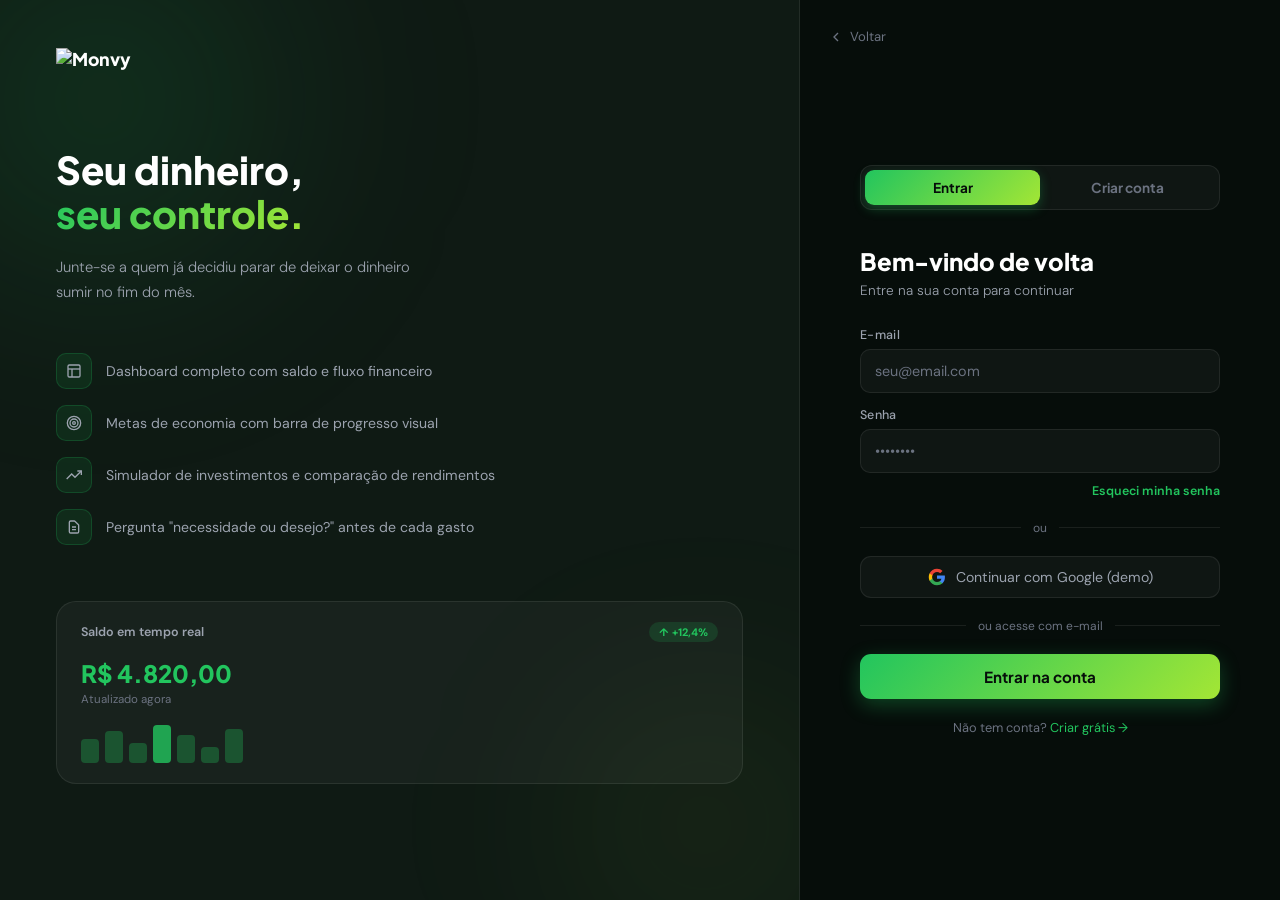
==== commit fde33ba8: "Merge branch 'AngeloV-0:main' into main" ====
--- a/index.html
+++ b/index.html
@@ -2,14 +2,8 @@
 <html lang="pt-BR">
 <head>
   <meta charset="UTF-8">
-  <meta name="viewport" content="width=device-width, initial-scale=1.0">
-  <meta name="viewport" content="width=device-width, initial-scale=1.0">
-  <meta property="og:title" content="Monvy – Finanças que fazem sentido">
-  <meta property="og:description" content="Controle financeiro simples e eficiente">
-  <meta property="og:image" content="Logo-02.jpg">
-  <meta property="og:url" content="https://monvy-azure.vercel.app/onboarding.html>
   <title>Monvy</title>
-  <link rel="icon" type="image/png" href="logo2.png">
+  <link rel="icon" type="image/png" href="logo.png">
   <link rel="apple-touch-icon" href="logo.png">
   <link rel="preconnect" href="https://fonts.googleapis.com">
   <link href="https://fonts.googleapis.com/css2?family=Plus+Jakarta+Sans:wght@400;500;600;700;800&family=DM+Sans:ital,opsz,wght@0,9..40,300;0,9..40,400;0,9..40,500;1,9..40,300&display=swap" rel="stylesheet">
@@ -42,12 +36,15 @@
       <a href="#" class="nav-item" data-tela="aprender" title="Aprender">
         <svg viewBox="0 0 24 24" fill="none" stroke="currentColor" stroke-width="2"><path d="M2 3h6a4 4 0 014 4v14a3 3 0 00-3-3H2z"/><path d="M22 3h-6a4 4 0 00-4 4v14a3 3 0 013-3h7z"/></svg>
       </a>
+      <a href="#" class="nav-item" data-tela="relatorio" title="Relatório">
+        <svg viewBox="0 0 24 24" fill="none" stroke="currentColor" stroke-width="2"><rect x="3" y="3" width="18" height="18" rx="2"/><line x1="3" y1="9" x2="21" y2="9"/><line x1="9" y1="21" x2="9" y2="9"/></svg>
+      </a>
     </nav>
     <div class="sidebar-bottom">
       <a href="#" class="nav-item" title="Sair" onclick="logout()" style="color:var(--gray);margin-bottom:8px">
         <svg viewBox="0 0 24 24" fill="none" stroke="currentColor" stroke-width="2"><path d="M9 21H5a2 2 0 01-2-2V5a2 2 0 012-2h4"/><polyline points="16 17 21 12 16 7"/><line x1="21" y1="12" x2="9" y2="12"/></svg>
       </a>
-      <div class="avatar-mini" id="user-avatar" title="Minha conta">U</div>
+      <div class="avatar-mini" id="user-avatar" title="Personalizar perfil" onclick="abrirModalPerfil()" style="cursor:pointer" data-tooltip="Personalizar perfil">U</div>
     </div>
   </aside>
 
@@ -61,9 +58,9 @@
           <button class="hamburger-btn" onclick="abrirDrawer()" aria-label="Menu">
             <span></span><span></span><span></span>
           </button>
-          <img src="logo.png" alt="Monvy" style="height:26px;width:auto;">
+          <img id="topbar-avatar-mobile" onclick="abrirModalPerfil()" title="Meu perfil" width="46" height="46" src="" alt="Perfil" style="width:46px!important;height:46px!important;min-width:46px;max-width:46px;border-radius:50%;object-fit:cover;cursor:pointer;flex-shrink:0;align-self:center;border:2px solid rgba(255,255,255,0.3);display:block;margin-left:2px;margin-right:14px;">
           <div class="topbar-mobile-user">
-            <span class="topbar-mobile-brand">Monvy</span>
+            <span class="topbar-mobile-brand" id="topbar-mobile-tela">Dashboard</span>
             <span class="topbar-mobile-name" id="topbar-mobile-name">Olá, Usuário</span>
           </div>
         </div>
@@ -72,22 +69,31 @@
           <div id="topbar-greeting" style="font-size:.75rem;color:var(--gray);margin-top:2px"></div>
         </div>
       </div>
-      <div class="topbar-center">
+      <div class="topbar-center" style="position:relative">
         <div class="search-bar">
           <svg viewBox="0 0 24 24" fill="none" stroke="currentColor" stroke-width="2"><circle cx="11" cy="11" r="8"/><line x1="21" y1="21" x2="16.65" y2="16.65"/></svg>
-          <input type="text" placeholder="Buscar movimentações...">
+          <input type="text" id="search-input" placeholder="Buscar movimentações..." oninput="buscarMovimentacoes(this.value)" autocomplete="off" onfocus="if(this.value.trim()) mostrarDropdownBusca(this.value)" style="background:transparent!important;border:none!important;outline:none!important;box-shadow:none!important;padding:0!important;margin:0!important;border-radius:0!important;width:100%;color:inherit;font-family:inherit;font-size:0.88rem;">
+          <button id="search-clear" onclick="limparBusca()" style="display:none;background:none;border:none;cursor:pointer;color:var(--gray);padding:0 4px;font-size:1.05rem;line-height:1;opacity:.7">✕</button>
+        </div>
+        <div id="search-dropdown" style="display:none;position:absolute;top:calc(100% + 8px);left:50%;transform:translateX(-50%);width:440px;max-width:min(440px,90vw);background:var(--card-bg,#1a1a2e);border:1px solid var(--border);border-radius:14px;box-shadow:0 8px 32px rgba(0,0,0,.5);z-index:9999;overflow:hidden">
+          <div id="search-results-header" style="padding:10px 16px 8px;font-size:.75rem;color:var(--gray);border-bottom:1px solid var(--border)"></div>
+          <div id="search-results-list" style="max-height:360px;overflow-y:auto"></div>
         </div>
       </div>
       <div class="topbar-right">
+        <!-- Botão lupa: só aparece no mobile -->
+        <button class="search-mobile-btn" onclick="abrirBuscaMobile()" aria-label="Buscar">
+          <svg viewBox="0 0 24 24" fill="none" stroke="currentColor" stroke-width="2"><circle cx="11" cy="11" r="8"/><line x1="21" y1="21" x2="16.65" y2="16.65"/></svg>
+        </button>
         <button class="topbar-btn" onclick="abrirModal('ganho')">
           <svg viewBox="0 0 24 24" fill="none" stroke="currentColor" stroke-width="2.5"><line x1="12" y1="5" x2="12" y2="19"/><line x1="5" y1="12" x2="19" y2="12"/></svg>
-          Nova entrada
+          <span>Nova entrada</span>
         </button>
         <button class="topbar-btn danger" onclick="abrirModal('gasto')">
           <svg viewBox="0 0 24 24" fill="none" stroke="currentColor" stroke-width="2.5"><line x1="5" y1="12" x2="19" y2="12"/></svg>
-          Novo gasto
+          <span>Novo gasto</span>
         </button>
-        <div class="notif-btn" id="theme-toggle" onclick="toggleTheme()" title="Alternar tema">
+        <div class="notif-btn theme-toggle-desktop" id="theme-toggle" onclick="toggleTheme()" title="Alternar tema">
           <svg id="theme-icon-moon" viewBox="0 0 24 24" fill="none" stroke="currentColor" stroke-width="2"><path d="M21 12.79A9 9 0 1111.21 3 7 7 0 0021 12.79z"/></svg>
           <svg id="theme-icon-sun" viewBox="0 0 24 24" fill="none" stroke="currentColor" stroke-width="2" style="display:none"><circle cx="12" cy="12" r="5"/><line x1="12" y1="1" x2="12" y2="3"/><line x1="12" y1="21" x2="12" y2="23"/><line x1="4.22" y1="4.22" x2="5.64" y2="5.64"/><line x1="18.36" y1="18.36" x2="19.78" y2="19.78"/><line x1="1" y1="12" x2="3" y2="12"/><line x1="21" y1="12" x2="23" y2="12"/><line x1="4.22" y1="19.78" x2="5.64" y2="18.36"/><line x1="18.36" y1="5.64" x2="19.78" y2="4.22"/></svg>
         </div>
@@ -97,7 +103,15 @@
       </div>
     </header>
 
-    <!-- MAIN CONTENT -->
+    <!-- BUSCA MOBILE OVERLAY -->
+    <div class="search-mobile-overlay" id="search-mobile-overlay" style="display:none">
+      <div class="search-bar" style="flex:1;max-width:100%">
+        <svg viewBox="0 0 24 24" fill="none" stroke="currentColor" stroke-width="2"><circle cx="11" cy="11" r="8"/><line x1="21" y1="21" x2="16.65" y2="16.65"/></svg>
+        <input type="text" id="search-input-mobile" placeholder="Buscar movimentações..." oninput="buscarMovimentacoes(this.value)" autocomplete="off">
+        <button id="search-clear-mobile" onclick="limparBusca()" style="display:none;background:none;border:none;cursor:pointer;color:var(--gray);padding:0 4px;font-size:1.05rem;line-height:1;opacity:.7">✕</button>
+      </div>
+      <button class="search-mobile-close" onclick="fecharBuscaMobile()">✕</button>
+    </div>
     <main class="main">
 
       <!-- ===== TELA: INÍCIO ===== -->
@@ -144,7 +158,7 @@
                 <span class="legend-dot red"></span> Saídas
               </div>
             </div>
-            <canvas id="chart-fluxo" height="180"></canvas>
+            <canvas id="chart-fluxo" height="180" style="max-width:100%;width:100%"></canvas>
             <div class="chart-empty" id="chart-empty">
               <svg viewBox="0 0 24 24" fill="none" stroke="currentColor" stroke-width="1.5" style="width:40px;opacity:.3"><polyline points="22 12 18 12 15 21 9 3 6 12 2 12"/></svg>
               <span>Registre movimentações para ver o gráfico</span>
@@ -166,19 +180,68 @@
 
       <!-- ===== TELA: GASTOS ===== -->
       <section id="tela-gastos" class="tela">
-        <div class="categorias-grid">
-          <div class="cat-card"><div class="cat-icon"><img src="icone-casa.png" alt="Casa" style="width:48px;height:48px;object-fit:contain;"></div><div class="cat-nome">Casa</div><div class="cat-valor" id="cat-casa">R$ 0,00</div></div>
-          <div class="cat-card"><div class="cat-icon"><img src="icone-alimentacao.png" alt="Alimentação" style="width:48px;height:48px;object-fit:contain;"></div><div class="cat-nome">Alimentação</div><div class="cat-valor" id="cat-alimentacao">R$ 0,00</div></div>
-          <div class="cat-card"><div class="cat-icon"><img src="icone-carro.png" alt="Transporte" style="width:48px;height:48px;object-fit:contain;"></div><div class="cat-nome">Transporte</div><div class="cat-valor" id="cat-transporte">R$ 0,00</div></div>
-          <div class="cat-card"><div class="cat-icon"><img src="icone-cartao02.png" alt="Lazer" style="width:48px;height:48px;object-fit:contain;"></div><div class="cat-nome">Lazer</div><div class="cat-valor" id="cat-lazer">R$ 0,00</div></div>
-          <div class="cat-card"><div class="cat-icon"><img src="icone-saude.png" alt="Saúde" style="width:48px;height:48px;object-fit:contain;"></div><div class="cat-nome">Saúde</div><div class="cat-valor" id="cat-saude">R$ 0,00</div></div>
-          <div class="cat-card"><div class="cat-icon"><img src="icone-caixa.png" alt="Outros" style="width:48px;height:48px;object-fit:contain;"></div><div class="cat-nome">Outros</div><div class="cat-valor" id="cat-outros">R$ 0,00</div></div>
-        </div>
+
+        <!-- Banner perfil adaptativo -->
+        <div id="gastos-perfil-banner" style="display:none;background:linear-gradient(135deg,rgba(0,200,83,0.08),rgba(0,200,83,0.03));border:1px solid rgba(0,200,83,0.18);border-radius:14px;padding:12px 18px;margin-bottom:18px;display:flex;align-items:center;justify-content:space-between;gap:12px;flex-wrap:wrap">
+          <div style="display:flex;align-items:center;gap:10px">
+            <span style="font-size:1.3rem">✨</span>
+            <div>
+              <div style="font-size:.82rem;font-weight:600;color:var(--white)">Categorias adaptadas ao seu perfil</div>
+              <div id="gastos-perfil-desc" style="font-size:.74rem;color:var(--gray);margin-top:1px"></div>
+            </div>
+          </div>
+          <button onclick="abrirModalPerfil();abrirTabPerfil('vida')" style="background:none;border:1px solid rgba(0,200,83,0.3);border-radius:8px;padding:5px 12px;font-size:.75rem;color:var(--primary);cursor:pointer;white-space:nowrap;font-family:inherit">Atualizar perfil →</button>
+        </div>
+
+        <!-- Filtro de período -->
+        <div class="filtro-periodo-bar">
+          <button class="filtro-btn active" onclick="setFiltro('mes', this)">Este mês</button>
+          <button class="filtro-btn" onclick="setFiltro('3meses', this)">3 meses</button>
+          <button class="filtro-btn" onclick="setFiltro('ano', this)">Este ano</button>
+          <button class="filtro-btn" onclick="setFiltro('todos', this)">Tudo</button>
+        </div>
+
+        <!-- Grid de categorias dinâmico + gráfico pizza -->
+        <div class="gastos-grid-top">
+          <div class="categorias-grid" id="categorias-grid-dinamico">
+            <!-- Renderizado dinamicamente pelo JS conforme perfil -->
+          </div>
+
+          <!-- Gráfico de pizza -->
+          <div class="chart-card pizza-card">
+            <div class="card-header">
+              <div>
+                <div class="card-title">Por categoria</div>
+                <div class="card-sub">Distribuição dos gastos</div>
+              </div>
+              <div style="display:flex;gap:6px;align-items:center">
+                <span style="font-size:.7rem;color:var(--gray);margin-right:2px">Tipo:</span>
+                <button id="btn-tipo-pizza" onclick="setTipoGrafico('doughnut')" title="Gráfico de pizza" style="width:32px;height:32px;border-radius:8px;border:1px solid var(--border);background:var(--primary);color:#000;cursor:pointer;display:flex;align-items:center;justify-content:center;transition:all .2s">
+                  <svg viewBox="0 0 24 24" fill="none" stroke="currentColor" stroke-width="2" style="width:15px;height:15px"><path d="M21.21 15.89A10 10 0 1 1 8 2.83"/><path d="M22 12A10 10 0 0 0 12 2v10z"/></svg>
+                </button>
+                <button id="btn-tipo-coluna" onclick="setTipoGrafico('bar')" title="Gráfico de colunas" style="width:32px;height:32px;border-radius:8px;border:1px solid var(--border);background:transparent;color:var(--gray);cursor:pointer;display:flex;align-items:center;justify-content:center;transition:all .2s">
+                  <svg viewBox="0 0 24 24" fill="none" stroke="currentColor" stroke-width="2" style="width:15px;height:15px"><rect x="3" y="12" width="4" height="9"/><rect x="10" y="7" width="4" height="14"/><rect x="17" y="3" width="4" height="18"/></svg>
+                </button>
+              </div>
+            </div>
+            <div style="position:relative;display:flex;align-items:center;justify-content:center;height:200px">
+              <canvas id="chart-pizza" style="max-height:200px"></canvas>
+              <div class="chart-empty" id="pizza-empty" style="position:absolute;inset:0;display:flex;flex-direction:column;align-items:center;justify-content:center;gap:8px">
+                <svg viewBox="0 0 24 24" fill="none" stroke="currentColor" stroke-width="1.5" style="width:36px;opacity:.3"><path d="M21.21 15.89A10 10 0 1 1 8 2.83"/><path d="M22 12A10 10 0 0 0 12 2v10z"/></svg>
+                <span style="font-size:.8rem;opacity:.4">Sem gastos no período</span>
+              </div>
+            </div>
+            <div id="pizza-legenda" class="pizza-legenda"></div>
+          </div>
+        </div>
+
+        <!-- Sugestão de orçamento baseada em perfil -->
+        <div id="sugestao-orcamento" style="display:none;margin-bottom:20px"></div>
 
         <!-- Table -->
         <div class="table-card">
           <div class="card-header">
-            <div class="card-title">Todas as Movimentações</div>
+            <div class="card-title">Movimentações</div>
             <div class="table-meta" id="table-count">0 registros</div>
           </div>
           <div class="table-wrap">
@@ -186,13 +249,15 @@
               <thead>
                 <tr>
                   <th>Descrição</th>
+                  <th>Data</th>
                   <th>Categoria</th>
                   <th>Tipo</th>
                   <th>Valor</th>
+                  <th></th>
                 </tr>
               </thead>
               <tbody id="tabela-gastos">
-                <tr><td colspan="4" class="vazio">Nenhuma movimentação ainda.</td></tr>
+                <tr><td colspan="6" class="vazio">Nenhuma movimentação ainda.</td></tr>
               </tbody>
             </table>
           </div>
@@ -219,22 +284,99 @@
 
       <!-- ===== TELA: DÍVIDAS ===== -->
       <section id="tela-dividas" class="tela">
-        <div class="two-col">
+
+        <!-- KPIs de Dívidas -->
+        <div class="kpi-row" id="dividas-kpis">
+          <div class="kpi-card primary-card" style="border-color:rgba(239,68,68,0.3)">
+            <div class="kpi-label">Total em Dívidas</div>
+            <div class="kpi-value" id="div-kpi-total" style="color:#ef4444">R$ 0,00</div>
+            <div class="kpi-sub" id="div-kpi-qtd">Nenhuma dívida cadastrada</div>
+          </div>
+          <div class="kpi-card">
+            <div class="kpi-icon" style="color:#f59e0b"><svg viewBox="0 0 24 24" fill="none" stroke="currentColor" stroke-width="2"><rect x="1" y="4" width="22" height="16" rx="2"/><line x1="1" y1="10" x2="23" y2="10"/></svg></div>
+            <div class="kpi-label">Cartão de crédito</div>
+            <div class="kpi-value" id="div-kpi-cartao" style="color:#f59e0b">R$ 0,00</div>
+            <div class="kpi-sub">fatura em aberto</div>
+          </div>
+          <div class="kpi-card">
+            <div class="kpi-icon" style="color:#8b5cf6"><svg viewBox="0 0 24 24" fill="none" stroke="currentColor" stroke-width="2"><line x1="12" y1="1" x2="12" y2="23"/><path d="M17 5H9.5a3.5 3.5 0 0 0 0 7h5a3.5 3.5 0 0 1 0 7H6"/></svg></div>
+            <div class="kpi-label">Empréstimos</div>
+            <div class="kpi-value" id="div-kpi-emprest" style="color:#8b5cf6">R$ 0,00</div>
+            <div class="kpi-sub">saldo devedor</div>
+          </div>
+          <div class="kpi-card">
+            <div class="kpi-icon" style="color:#06b6d4"><svg viewBox="0 0 24 24" fill="none" stroke="currentColor" stroke-width="2"><path d="M17 21v-2a4 4 0 0 0-4-4H5a4 4 0 0 0-4 4v2"/><circle cx="9" cy="7" r="4"/><path d="M23 21v-2a4 4 0 0 0-3-3.87"/><path d="M16 3.13a4 4 0 0 1 0 7.75"/></svg></div>
+            <div class="kpi-label">Terceiros</div>
+            <div class="kpi-value" id="div-kpi-terceiros" style="color:#06b6d4">R$ 0,00</div>
+            <div class="kpi-sub">a pessoas</div>
+          </div>
+        </div>
+
+        <div class="two-col" style="align-items:flex-start">
+
+          <!-- Formulário de nova dívida -->
           <div class="form-card">
-            <div class="card-title" style="margin-bottom:20px;display:flex;align-items:center;gap:12px"><img src="icone-cartao.png" alt="Dívida" style="width:40px;height:40px;object-fit:contain;"> Simular Dívida</div>
-            <input type="number" id="div-valor" placeholder="Valor da dívida (R$)">
-            <input type="number" id="div-juros" placeholder="Juros ao mês (%)">
-            <input type="number" id="div-parcelas" placeholder="Número de parcelas">
-            <button class="btn-primary" onclick="calcularDivida()">Calcular</button>
-          </div>
-          <div id="resultado-divida" class="resultado-card hidden">
-            <div class="card-title" style="margin-bottom:20px">Resultado</div>
-            <div class="resultado-item"><span>Valor original</span><strong id="div-original">—</strong></div>
-            <div class="resultado-item vermelho"><span>Total de juros</span><strong id="div-juros-total">—</strong></div>
-            <div class="resultado-item destaque"><span>Total que vai pagar</span><strong id="div-total">—</strong></div>
-            <div class="resultado-item"><span>Parcela mensal</span><strong id="div-parcela">—</strong></div>
-            <div class="alerta-divida" id="div-alerta"></div>
-          </div>
+            <div class="card-title" style="margin-bottom:20px;display:flex;align-items:center;gap:12px">
+              <img src="icone-cartao.png" alt="Dívida" style="width:36px;height:36px;object-fit:contain;">
+              <span id="div-form-titulo">Cadastrar Dívida</span>
+            </div>
+            <div style="margin-bottom:12px">
+              <label style="font-size:.8rem;color:var(--gray);display:block;margin-bottom:6px">Tipo de dívida</label>
+              <select id="div-tipo" onchange="atualizarFormDivida()" style="width:100%;background:var(--input-bg,rgba(255,255,255,0.06));border:1px solid var(--border);border-radius:10px;padding:10px 12px;color:var(--white);font-size:.9rem;outline:none;font-family:inherit">
+                <option value="cartao">💳 Cartão de crédito</option>
+                <option value="emprestimo">💸 Empréstimo pessoal</option>
+                <option value="financiamento">🏦 Financiamento (carro/casa)</option>
+                <option value="terceiros">🤝 Dívida com terceiros</option>
+                <option value="outros">📋 Outros</option>
+              </select>
+            </div>
+            <input type="text" id="div-descricao" placeholder="Descrição (ex: Cartão Nubank)">
+            <input type="number" id="div-valor" placeholder="Valor total da dívida (R$)" min="0">
+            <div id="div-juros-area">
+              <input type="number" id="div-juros" placeholder="Juros ao mês (%) — opcional" min="0" step="0.1">
+            </div>
+            <div id="div-parcelas-area">
+              <input type="number" id="div-parcelas" placeholder="Parcelas restantes — opcional" min="1">
+            </div>
+            <div id="div-terceiro-area" style="display:none">
+              <input type="text" id="div-credor" placeholder="Nome de quem você deve">
+            </div>
+            <button class="btn-primary" onclick="cadastrarDivida()">Cadastrar dívida</button>
+            <div id="div-form-sucesso" style="display:none;text-align:center;margin-top:10px;font-size:.82rem;color:var(--primary)">✓ Dívida cadastrada!</div>
+
+            <!-- Separador simulador -->
+            <div style="margin:24px 0 16px;border-top:1px solid var(--border)"></div>
+            <div class="card-title" style="margin-bottom:14px;font-size:.95rem">Simular juros</div>
+            <input type="number" id="sim-valor" placeholder="Valor (R$)" min="0">
+            <input type="number" id="sim-juros" placeholder="Juros ao mês (%)" min="0" step="0.1">
+            <input type="number" id="sim-parcelas" placeholder="Parcelas" min="1">
+            <button class="btn-primary" style="background:rgba(0,200,83,0.15);color:var(--primary);border:1px solid rgba(0,200,83,0.3)" onclick="calcularDivida()">Simular</button>
+            <div id="resultado-divida" class="resultado-card hidden" style="margin-top:14px;padding:0">
+              <div class="resultado-item"><span>Valor original</span><strong id="div-original">—</strong></div>
+              <div class="resultado-item vermelho"><span>Total de juros</span><strong id="div-juros-total">—</strong></div>
+              <div class="resultado-item destaque"><span>Total a pagar</span><strong id="div-total">—</strong></div>
+              <div class="resultado-item"><span>Parcela mensal</span><strong id="div-parcela">—</strong></div>
+              <div class="alerta-divida" id="div-alerta"></div>
+            </div>
+          </div>
+
+          <!-- Lista de dívidas cadastradas -->
+          <div>
+            <div class="card-title" style="margin-bottom:16px;display:flex;align-items:center;justify-content:space-between">
+              <span>Minhas Dívidas</span>
+              <span id="div-lista-count" style="font-size:.78rem;color:var(--gray);font-weight:400">0 cadastradas</span>
+            </div>
+            <div id="lista-dividas-cadastradas">
+              <div class="vazio">Nenhuma dívida cadastrada ainda.<br><span style="font-size:.8rem">Use o formulário ao lado para registrar.</span></div>
+            </div>
+
+            <!-- Estratégia de quitação -->
+            <div id="estrategia-card" style="display:none;margin-top:20px;background:var(--card-bg,#161b27);border:1px solid var(--border);border-radius:16px;padding:20px">
+              <div class="card-title" style="margin-bottom:10px;font-size:.95rem">💡 Estratégia sugerida</div>
+              <div id="estrategia-texto" style="font-size:.85rem;color:var(--gray);line-height:1.6"></div>
+            </div>
+          </div>
+
         </div>
       </section>
 
@@ -275,12 +417,103 @@
       <!-- ===== TELA: APRENDER ===== -->
       <section id="tela-aprender" class="tela">
         <div class="artigos-grid">
-          <div class="artigo-card" onclick="abrirArtigo(0)"><div class="artigo-emoji"><img src="icone-escudo.png" alt="Reserva" style="width:48px;height:48px;object-fit:contain;"></div><h3>Reserva de emergência</h3><p>Por que esse é o primeiro passo para sua saúde financeira.</p><span class="artigo-link">Ler artigo →</span></div>
-          <div class="artigo-card" onclick="abrirArtigo(1)"><div class="artigo-emoji"><img src="icone-cartao.png" alt="Cartão" style="width:48px;height:48px;object-fit:contain;"></div><h3>Cartão de crédito</h3><p>Os perigos do rotativo e como usar sem se prejudicar.</p><span class="artigo-link">Ler artigo →</span></div>
-          <div class="artigo-card" onclick="abrirArtigo(2)"><div class="artigo-emoji"><img src="icone-cadeado.png" alt="Dívidas" style="width:48px;height:48px;object-fit:contain;"></div><h3>Sair das dívidas</h3><p>Um plano simples e direto para quitar suas dívidas.</p><span class="artigo-link">Ler artigo →</span></div>
-          <div class="artigo-card" onclick="abrirArtigo(3)"><div class="artigo-emoji"><img src="icone-cerebro.png" alt="Mente" style="width:48px;height:48px;object-fit:contain;"></div><h3>Necessidade vs Desejo</h3><p>Aprenda a diferença e tome decisões melhores.</p><span class="artigo-link">Ler artigo →</span></div>
-          <div class="artigo-card" onclick="abrirArtigo(4)"><div class="artigo-emoji"><img src="icone-grafico.png" alt="Gráfico" style="width:48px;height:48px;object-fit:contain;"></div><h3>Regra dos 50-30-20</h3><p>O jeito mais simples de organizar seu salário.</p><span class="artigo-link">Ler artigo →</span></div>
-          <div class="artigo-card" onclick="abrirArtigo(5)"><div class="artigo-emoji"><img src="icone-planta.png" alt="Investir" style="width:48px;height:48px;object-fit:contain;"></div><h3>Como começar a investir</h3><p>Invista mesmo com pouco dinheiro. Comece agora.</p><span class="artigo-link">Ler artigo →</span></div>
+          <div class="artigo-card" onclick="abrirArtigo(0)"><div class="artigo-emoji"><img src="icone-escudo.png" alt="Reserva" style="width:64px;height:64px;object-fit:contain;"></div><h3>Reserva de emergência</h3><p>Por que esse é o primeiro passo para sua saúde financeira.</p><span class="artigo-link">Ler artigo →</span></div>
+          <div class="artigo-card" onclick="abrirArtigo(1)"><div class="artigo-emoji"><img src="icone-cartao.png" alt="Cartão" style="width:64px;height:64px;object-fit:contain;"></div><h3>Cartão de crédito</h3><p>Os perigos do rotativo e como usar sem se prejudicar.</p><span class="artigo-link">Ler artigo →</span></div>
+          <div class="artigo-card" onclick="abrirArtigo(2)"><div class="artigo-emoji"><img src="icone-cadeado.png" alt="Dívidas" style="width:64px;height:64px;object-fit:contain;"></div><h3>Sair das dívidas</h3><p>Um plano simples e direto para quitar suas dívidas.</p><span class="artigo-link">Ler artigo →</span></div>
+          <div class="artigo-card" onclick="abrirArtigo(3)"><div class="artigo-emoji"><img src="icone-cerebro.png" alt="Mente" style="width:64px;height:64px;object-fit:contain;"></div><h3>Necessidade vs Desejo</h3><p>Aprenda a diferença e tome decisões melhores.</p><span class="artigo-link">Ler artigo →</span></div>
+          <div class="artigo-card" onclick="abrirArtigo(4)"><div class="artigo-emoji"><img src="icone-grafico.png" alt="Gráfico" style="width:64px;height:64px;object-fit:contain;"></div><h3>Regra dos 50-30-20</h3><p>O jeito mais simples de organizar seu salário.</p><span class="artigo-link">Ler artigo →</span></div>
+          <div class="artigo-card" onclick="abrirArtigo(5)"><div class="artigo-emoji"><img src="icone-planta.png" alt="Investir" style="width:64px;height:64px;object-fit:contain;"></div><h3>Como começar a investir</h3><p>Invista mesmo com pouco dinheiro. Comece agora.</p><span class="artigo-link">Ler artigo →</span></div>
+        </div>
+      </section>
+
+      <!-- ===== TELA: RELATÓRIO ===== -->
+      <section id="tela-relatorio" class="tela">
+
+        <!-- Seletor de período -->
+        <div class="relatorio-periodo-wrap">
+
+          <!-- Modo: Mês calendário -->
+          <div class="periodo-modo-tabs">
+            <button class="periodo-tab active" id="tab-mes" onclick="setPeriodoModo('mes')">Mês</button>
+            <button class="periodo-tab" id="tab-custom" onclick="setPeriodoModo('custom')">Período personalizado</button>
+          </div>
+
+          <!-- Navegação por mês -->
+          <div id="periodo-mes-nav" style="display:flex;align-items:center;gap:12px;margin-top:14px;flex-wrap:wrap">
+            <button onclick="mudarMesRelatorio(-1)" class="btn-nav-mes">‹</button>
+            <span id="relatorio-mes-label" style="font-size:1rem;font-weight:700;color:var(--white);min-width:160px;text-align:center"></span>
+            <button onclick="mudarMesRelatorio(1)" class="btn-nav-mes">›</button>
+          </div>
+
+          <!-- Seletor de período personalizado -->
+          <div id="periodo-custom-nav" style="display:none;margin-top:14px">
+            <div class="periodo-custom-grid">
+              <div class="periodo-field">
+                <label>Data inicial</label>
+                <input type="date" id="periodo-inicio" onchange="aplicarPeriodoCustom()">
+              </div>
+              <div class="periodo-divider">→</div>
+              <div class="periodo-field">
+                <label>Data final</label>
+                <input type="date" id="periodo-fim" onchange="aplicarPeriodoCustom()">
+              </div>
+            </div>
+            <!-- Atalhos rápidos -->
+            <div class="periodo-atalhos">
+              <span class="periodo-atalho-label">Atalhos:</span>
+              <button class="periodo-atalho-btn" onclick="atalhoUltimos(7)">Últimos 7 dias</button>
+              <button class="periodo-atalho-btn" onclick="atalhoUltimos(15)">Últimos 15 dias</button>
+              <button class="periodo-atalho-btn" onclick="atalhoUltimos(30)">Últimos 30 dias</button>
+              <button class="periodo-atalho-btn" onclick="atalhoUltimos(90)">Últimos 3 meses</button>
+            </div>
+            <div id="periodo-custom-label" style="margin-top:10px;font-size:.82rem;color:var(--primary);font-weight:600;min-height:18px"></div>
+          </div>
+
+        </div>
+
+        <!-- KPIs do mês -->
+        <div class="kpi-row" id="relatorio-kpis" style="margin-bottom:24px">
+          <div class="kpi-card"><div class="kpi-label">Entradas</div><div class="kpi-value green" id="rel-entradas">R$ 0,00</div></div>
+          <div class="kpi-card"><div class="kpi-label">Saídas</div><div class="kpi-value red" id="rel-saidas">R$ 0,00</div></div>
+          <div class="kpi-card"><div class="kpi-label">Saldo do mês</div><div class="kpi-value" id="rel-saldo">R$ 0,00</div></div>
+          <div class="kpi-card"><div class="kpi-label">Movimentações</div><div class="kpi-value yellow" id="rel-total">0</div></div>
+        </div>
+
+        <!-- Gráfico comparativo + top categorias -->
+        <div class="content-grid">
+          <div class="chart-card">
+            <div class="card-header">
+              <div>
+                <div class="card-title">Comparativo — últimos 6 meses</div>
+                <div class="card-sub">Entradas vs Saídas</div>
+              </div>
+            </div>
+            <canvas id="chart-relatorio" height="180" style="max-width:100%;width:100%"></canvas>
+            <div class="chart-empty" id="relatorio-chart-empty">
+              <svg viewBox="0 0 24 24" fill="none" stroke="currentColor" stroke-width="1.5" style="width:40px;opacity:.3"><polyline points="22 12 18 12 15 21 9 3 6 12 2 12"/></svg>
+              <span>Registre movimentações para ver o comparativo</span>
+            </div>
+          </div>
+          <div class="recent-card">
+            <div class="card-header"><div class="card-title">Top gastos do mês</div></div>
+            <div id="relatorio-top-gastos" class="lista-movs">
+              <div class="vazio">Nenhum gasto neste mês.</div>
+            </div>
+          </div>
+        </div>
+
+        <!-- Gastos recorrentes -->
+        <div class="table-card" style="margin-top:24px">
+          <div class="card-header">
+            <div>
+              <div class="card-title">Gastos recorrentes</div>
+              <div class="card-sub" style="font-size:.78rem;color:var(--gray);margin-top:2px">Lançamentos que repetem todo mês</div>
+            </div>
+            <button class="btn-primary" style="padding:8px 16px;font-size:.82rem" onclick="processarRecorrentes()">+ Lançar este mês</button>
+          </div>
+          <div id="lista-recorrentes" class="lista-movs" style="padding:8px 0">
+            <div class="vazio">Nenhum lançamento recorrente cadastrado.</div>
+          </div>
         </div>
       </section>
 
@@ -295,10 +528,13 @@
       <div class="modal-body">
         <input type="number" id="modal-valor" placeholder="Valor (R$)">
         <input type="text" id="modal-descricao" placeholder="Descrição">
+        <div style="margin-bottom:12px">
+          <label style="font-size:.85rem;color:var(--gray);margin-bottom:6px;display:block">Data</label>
+          <input type="date" id="modal-data" style="width:100%;background:var(--input-bg,rgba(255,255,255,0.06));border:1px solid var(--border);border-radius:10px;padding:10px 12px;color:var(--white);font-size:.9rem;outline:none">
+        </div>
         <div id="modal-categoria-area">
           <label style="font-size:.85rem;color:var(--gray);margin-bottom:6px;display:block">Categoria</label>
           <select id="modal-categoria">
-            <option value="Casa">Casa</option>
             <option value="Alimentação">Alimentação</option>
             <option value="Transporte">Transporte</option>
             <option value="Lazer">Lazer</option>
@@ -306,6 +542,10 @@
             <option value="Outros">Outros</option>
           </select>
         </div>
+        <div style="display:flex;align-items:center;gap:10px;margin-bottom:12px;padding:10px 12px;background:rgba(255,255,255,0.04);border-radius:10px;border:1px solid var(--border)">
+          <input type="checkbox" id="modal-recorrente" style="width:16px;height:16px;accent-color:var(--primary);cursor:pointer;flex-shrink:0">
+          <label for="modal-recorrente" style="font-size:.88rem;color:var(--gray);cursor:pointer">Lançamento recorrente (repete todo mês)</label>
+        </div>
         <div id="modal-pergunta" class="pergunta-box hidden">
           <div class="pergunta-texto">Isso é necessidade ou desejo?</div>
           <div class="pergunta-botoes">
@@ -314,6 +554,36 @@
           </div>
         </div>
         <button class="btn-primary" id="btn-confirmar" onclick="confirmarModal()">Confirmar</button>
+      </div>
+    </div>
+  </div>
+
+  <!-- MODAL: EDITAR MOVIMENTAÇÃO -->
+  <div id="modal-editar" class="modal-overlay hidden">
+    <div class="modal-box">
+      <button class="modal-fechar" onclick="fecharModalEditar()">×</button>
+      <h2 style="margin-bottom:16px">Editar movimentação</h2>
+      <div class="modal-body">
+        <input type="number" id="edit-valor" placeholder="Valor (R$)">
+        <input type="text" id="edit-descricao" placeholder="Descrição">
+        <div style="margin-bottom:12px">
+          <label style="font-size:.85rem;color:var(--gray);margin-bottom:6px;display:block">Data</label>
+          <input type="date" id="edit-data" style="width:100%;background:var(--input-bg,rgba(255,255,255,0.06));border:1px solid var(--border);border-radius:10px;padding:10px 12px;color:var(--white);font-size:.9rem;outline:none">
+        </div>
+        <div id="edit-categoria-area">
+          <label style="font-size:.85rem;color:var(--gray);margin-bottom:6px;display:block">Categoria</label>
+          <select id="edit-categoria">
+            <option value="Alimentação">Alimentação</option>
+            <option value="Transporte">Transporte</option>
+            <option value="Lazer">Lazer</option>
+            <option value="Saúde">Saúde</option>
+            <option value="Outros">Outros</option>
+          </select>
+        </div>
+        <div style="display:flex;gap:10px;margin-top:8px">
+          <button class="btn-primary" style="flex:1" onclick="salvarEdicao()">Salvar</button>
+          <button onclick="excluirMovimentacao()" style="flex:0 0 auto;padding:12px 18px;background:rgba(255,85,85,0.12);border:1px solid rgba(255,85,85,0.3);color:#ff5555;border-radius:10px;cursor:pointer;font-size:.9rem">Excluir</button>
+        </div>
       </div>
     </div>
   </div>
@@ -338,32 +608,6 @@
   </div>
 
   <!-- BOTTOM NAV (mobile only) -->
-  <nav class="bottom-nav">
-    <a href="#" class="bottom-nav-item active" data-tela="inicio">
-      <svg viewBox="0 0 24 24" fill="none" stroke="currentColor" stroke-width="2"><path d="M3 9l9-7 9 7v11a2 2 0 01-2 2H5a2 2 0 01-2-2z"/><polyline points="9 22 9 12 15 12 15 22"/></svg>
-      <span>Início</span>
-    </a>
-    <a href="#" class="bottom-nav-item" data-tela="gastos">
-      <svg viewBox="0 0 24 24" fill="none" stroke="currentColor" stroke-width="2"><rect x="2" y="3" width="20" height="14" rx="2"/><line x1="8" y1="21" x2="16" y2="21"/><line x1="12" y1="17" x2="12" y2="21"/></svg>
-      <span>Gastos</span>
-    </a>
-    <a href="#" class="bottom-nav-item" data-tela="metas">
-      <svg viewBox="0 0 24 24" fill="none" stroke="currentColor" stroke-width="2"><circle cx="12" cy="12" r="10"/><circle cx="12" cy="12" r="6"/><circle cx="12" cy="12" r="2"/></svg>
-      <span>Metas</span>
-    </a>
-    <a href="#" class="bottom-nav-item" data-tela="dividas">
-      <svg viewBox="0 0 24 24" fill="none" stroke="currentColor" stroke-width="2"><rect x="1" y="4" width="22" height="16" rx="2"/><line x1="1" y1="10" x2="23" y2="10"/></svg>
-      <span>Dívidas</span>
-    </a>
-    <a href="#" class="bottom-nav-item" data-tela="investimentos">
-      <svg viewBox="0 0 24 24" fill="none" stroke="currentColor" stroke-width="2"><polyline points="23 6 13.5 15.5 8.5 10.5 1 18"/><polyline points="17 6 23 6 23 12"/></svg>
-      <span>Invest.</span>
-    </a>
-    <a href="#" class="bottom-nav-item" data-tela="aprender">
-      <svg viewBox="0 0 24 24" fill="none" stroke="currentColor" stroke-width="2"><path d="M2 3h6a4 4 0 014 4v14a3 3 0 00-3-3H2z"/><path d="M22 3h-6a4 4 0 00-4 4v14a3 3 0 013-3h7z"/></svg>
-      <span>Aprender</span>
-    </a>
-  </nav>
 
   <!-- MOBILE DRAWER -->
   <div class="drawer-overlay" id="drawer-overlay" onclick="fecharDrawer()"></div>
@@ -401,12 +645,130 @@
         <svg viewBox="0 0 24 24" fill="none" stroke="currentColor" stroke-width="2"><path d="M2 3h6a4 4 0 014 4v14a3 3 0 00-3-3H2z"/><path d="M22 3h-6a4 4 0 00-4 4v14a3 3 0 013-3h7z"/></svg>
         <span>Aprender</span>
       </a>
+      <a href="#" class="drawer-item" data-tela="relatorio" onclick="navegarDrawer(this)">
+        <svg viewBox="0 0 24 24" fill="none" stroke="currentColor" stroke-width="2"><rect x="3" y="3" width="18" height="18" rx="2"/><line x1="3" y1="9" x2="21" y2="9"/><line x1="9" y1="21" x2="9" y2="9"/></svg>
+        <span>Relatório</span>
+      </a>
     </nav>
     <div class="drawer-footer">
+      <a href="#" class="drawer-item drawer-perfil" onclick="abrirModalPerfil(); fecharDrawer(); return false;">
+        <svg viewBox="0 0 24 24" fill="none" stroke="currentColor" stroke-width="2"><circle cx="12" cy="8" r="4"/><path d="M4 20c0-4 3.6-7 8-7s8 3 8 7"/></svg>
+        <span>Personalizar perfil</span>
+      </a>
+      <a href="#" class="drawer-item drawer-theme-toggle" onclick="toggleTheme(); return false;" id="drawer-theme-btn">
+        <svg id="drawer-theme-icon-moon" viewBox="0 0 24 24" fill="none" stroke="currentColor" stroke-width="2"><path d="M21 12.79A9 9 0 1111.21 3 7 7 0 0021 12.79z"/></svg>
+        <svg id="drawer-theme-icon-sun" viewBox="0 0 24 24" fill="none" stroke="currentColor" stroke-width="2" style="display:none"><circle cx="12" cy="12" r="5"/><line x1="12" y1="1" x2="12" y2="3"/><line x1="12" y1="21" x2="12" y2="23"/><line x1="4.22" y1="4.22" x2="5.64" y2="5.64"/><line x1="18.36" y1="18.36" x2="19.78" y2="19.78"/><line x1="1" y1="12" x2="3" y2="12"/><line x1="21" y1="12" x2="23" y2="12"/><line x1="4.22" y1="19.78" x2="5.64" y2="18.36"/><line x1="18.36" y1="5.64" x2="19.78" y2="4.22"/></svg>
+        <span id="drawer-theme-label">Tema claro</span>
+      </a>
       <a href="#" class="drawer-item drawer-logout" onclick="logout()">
         <svg viewBox="0 0 24 24" fill="none" stroke="currentColor" stroke-width="2"><path d="M9 21H5a2 2 0 01-2-2V5a2 2 0 012-2h4"/><polyline points="16 17 21 12 16 7"/><line x1="21" y1="12" x2="9" y2="12"/></svg>
         <span>Sair da conta</span>
       </a>
+    </div>
+  </div>
+
+  <!-- MODAL: PERSONALIZAR PERFIL -->
+  <div id="modal-perfil" class="modal-overlay hidden">
+    <div class="modal-box" style="max-width:480px;max-height:90vh;overflow-y:auto">
+      <button class="modal-fechar" onclick="fecharModalPerfil()">×</button>
+      <h2 style="margin-bottom:16px;font-size:1.1rem">Personalizar perfil</h2>
+
+      <!-- Abas -->
+      <div style="display:flex;gap:4px;margin-bottom:20px;background:rgba(255,255,255,0.04);border-radius:10px;padding:4px">
+        <button class="perfil-tab active" id="tab-conta" onclick="abrirTabPerfil('conta')">👤 Conta</button>
+        <button class="perfil-tab" id="tab-vida" onclick="abrirTabPerfil('vida')">🏠 Minha vida</button>
+        <button class="perfil-tab" id="tab-financas" onclick="abrirTabPerfil('financas')">💰 Finanças</button>
+      </div>
+
+      <!-- Tab: Conta -->
+      <div id="perfil-tab-conta">
+        <!-- Preview do avatar -->
+        <div style="display:flex;flex-direction:column;align-items:center;gap:12px;margin-bottom:20px">
+          <div id="perfil-avatar-preview" style="width:80px;height:80px;border-radius:50%;background:var(--primary);color:#000;font-size:2rem;font-weight:800;display:flex;align-items:center;justify-content:center;overflow:hidden;border:3px solid var(--primary);position:relative">
+            <span id="perfil-avatar-letra">U</span>
+            <img id="perfil-avatar-img" src="" alt="" style="display:none;width:100%;height:100%;object-fit:cover;position:absolute;inset:0">
+          </div>
+          <label class="btn-upload-foto" for="perfil-foto-input">
+            <svg viewBox="0 0 24 24" fill="none" stroke="currentColor" stroke-width="2" style="width:15px;height:15px"><path d="M21 15v4a2 2 0 01-2 2H5a2 2 0 01-2-2v-4"/><polyline points="17 8 12 3 7 8"/><line x1="12" y1="3" x2="12" y2="15"/></svg>
+            Trocar foto
+          </label>
+          <input type="file" id="perfil-foto-input" accept="image/*" style="display:none" onchange="previewFoto(this)">
+          <button id="perfil-remover-foto" onclick="removerFoto()" style="display:none;background:none;border:none;color:#ff5555;font-size:0.78rem;cursor:pointer;padding:0">✕ Remover foto</button>
+        </div>
+        <!-- Nome -->
+        <div style="margin-bottom:16px">
+          <label style="font-size:0.78rem;color:var(--gray);display:block;margin-bottom:6px">Seu nome</label>
+          <input type="text" id="perfil-nome-input" placeholder="Como quer ser chamado?" maxlength="30"
+            style="width:100%;background:var(--card-bg);border:1px solid var(--border);border-radius:10px;padding:12px 14px;color:var(--white);font-size:0.92rem;outline:none;font-family:inherit"
+            oninput="atualizarPreviewNome(this.value)">
+        </div>
+        <button class="btn-primary" style="width:100%" onclick="salvarPerfil()">Salvar alterações</button>
+        <div id="perfil-sucesso" style="display:none;text-align:center;margin-top:12px;font-size:0.82rem;color:var(--primary)">✓ Perfil atualizado!</div>
+      </div>
+
+      <!-- Tab: Minha vida -->
+      <div id="perfil-tab-vida" style="display:none">
+        <div style="font-size:.8rem;color:var(--gray);margin-bottom:16px;line-height:1.5">Atualize sua situação de vida. O Monvy ajusta as categorias e sugestões automaticamente.</div>
+
+        <div style="margin-bottom:14px">
+          <div style="font-size:.78rem;color:var(--gray);margin-bottom:8px;font-weight:600">MORADIA</div>
+          <div style="display:grid;grid-template-columns:1fr 1fr;gap:8px" id="vida-moradia-opts">
+            <div class="vida-opt" onclick="selecionarVida(this,'moradia','aluguel')"><span>🏠</span>Aluguel</div>
+            <div class="vida-opt" onclick="selecionarVida(this,'moradia','propria')"><span>🏡</span>Casa própria</div>
+            <div class="vida-opt" onclick="selecionarVida(this,'moradia','financiada')"><span>🏗</span>Financiada</div>
+            <div class="vida-opt" onclick="selecionarVida(this,'moradia','outros')"><span>🤝</span>Outros</div>
+          </div>
+        </div>
+
+        <div style="margin-bottom:14px">
+          <div style="font-size:.78rem;color:var(--gray);margin-bottom:8px;font-weight:600">TRANSPORTE <span style="font-weight:400;font-size:.7rem">(múltiplos)</span></div>
+          <div style="display:grid;grid-template-columns:1fr 1fr 1fr;gap:8px" id="vida-transporte-opts">
+            <div class="vida-opt multi" onclick="selecionarVidaMulti(this,'transporte','carro')"><span><img src="icone-carro.png" style="width:22px;height:22px;object-fit:contain"></span>Carro</div>
+            <div class="vida-opt multi" onclick="selecionarVidaMulti(this,'transporte','moto')"><span><img src="icone-moto.png" style="width:22px;height:22px;object-fit:contain"></span>Moto</div>
+            <div class="vida-opt multi" onclick="selecionarVidaMulti(this,'transporte','publico')"><span>🚌</span>Público</div>
+            <div class="vida-opt multi" onclick="selecionarVidaMulti(this,'transporte','app')"><span>📱</span>App</div>
+            <div class="vida-opt multi" onclick="selecionarVidaMulti(this,'transporte','bike')"><span>🚲</span>Bike</div>
+            <div class="vida-opt multi" onclick="selecionarVidaMulti(this,'transporte','nenhum')"><span>🚶</span>A pé</div>
+          </div>
+        </div>
+
+        <div style="margin-bottom:14px">
+          <div style="font-size:.78rem;color:var(--gray);margin-bottom:8px;font-weight:600">FAMÍLIA</div>
+          <div style="display:grid;grid-template-columns:1fr 1fr;gap:8px">
+            <div class="vida-opt" onclick="selecionarVida(this,'filhos','sim')" id="vida-filhos-sim"><span>👶</span>Tenho filhos</div>
+            <div class="vida-opt" onclick="selecionarVida(this,'filhos','nao')" id="vida-filhos-nao"><span>🙋</span>Sem filhos</div>
+            <div class="vida-opt multi" onclick="selecionarVidaMulti(this,'familia','dependentes')"><span>👴</span>Dependentes</div>
+            <div class="vida-opt multi" onclick="selecionarVidaMulti(this,'familia','pets')"><span>🐾</span>Pets</div>
+          </div>
+        </div>
+
+        <button class="btn-primary" style="width:100%;margin-top:8px" onclick="salvarPerfilVida()">Salvar situação de vida</button>
+        <div id="vida-sucesso" style="display:none;text-align:center;margin-top:10px;font-size:.82rem;color:var(--primary)">✓ Situação atualizada!</div>
+      </div>
+
+      <!-- Tab: Finanças -->
+      <div id="perfil-tab-financas" style="display:none">
+        <div style="margin-bottom:14px">
+          <label style="font-size:.78rem;color:var(--gray);display:block;margin-bottom:6px;font-weight:600">RENDA MENSAL</label>
+          <div style="position:relative">
+            <span style="position:absolute;left:12px;top:50%;transform:translateY(-50%);color:var(--gray);font-size:.9rem">R$</span>
+            <input type="number" id="perfil-renda" placeholder="0,00" min="0"
+              style="width:100%;background:var(--input-bg,rgba(255,255,255,0.06));border:1px solid var(--border);border-radius:10px;padding:11px 12px 11px 36px;color:var(--white);font-size:1rem;font-weight:600;outline:none;font-family:inherit">
+          </div>
+        </div>
+        <div>
+          <label style="font-size:.78rem;color:var(--gray);display:block;margin-bottom:8px;font-weight:600">META DE ECONOMIA MENSAL</label>
+          <div style="display:grid;grid-template-columns:1fr 1fr;gap:8px;margin-bottom:10px" id="meta-eco-opts">
+            <div class="vida-opt" onclick="setMetaEco(this,10)"><span>😊</span>10% da renda</div>
+            <div class="vida-opt" onclick="setMetaEco(this,20)"><span>💪</span>20% da renda</div>
+            <div class="vida-opt" onclick="setMetaEco(this,30)"><span>🚀</span>30% da renda</div>
+            <div class="vida-opt" onclick="setMetaEco(this,0)"><span>🎯</span>Definir depois</div>
+          </div>
+        </div>
+        <button class="btn-primary" style="width:100%;margin-top:4px" onclick="salvarPerfilFinancas()">Salvar</button>
+        <div id="financas-sucesso" style="display:none;text-align:center;margin-top:10px;font-size:.82rem;color:var(--primary)">✓ Salvo!</div>
+      </div>
+
     </div>
   </div>
 
@@ -428,8 +790,9 @@
       const tela = el.getAttribute('data-tela');
       document.querySelectorAll('.drawer-item[data-tela]').forEach(i => i.classList.remove('active'));
       el.classList.add('active');
-      if (typeof mostrarTela === 'function') mostrarTela(tela);
-      else {
+      if (typeof irPara === 'function') {
+        irPara(tela);
+      } else {
         document.querySelectorAll('.tela').forEach(t => t.classList.remove('active'));
         const telaEl = document.getElementById('tela-' + tela);
         if (telaEl) telaEl.classList.add('active');
@@ -438,6 +801,180 @@
         i.classList.toggle('active', i.getAttribute('data-tela') === tela);
       });
     }
+    // ========== PERFIL ==========
+    function abrirModalPerfil() {
+      const raw = localStorage.getItem('monvy_logado') || localStorage.getItem('monvy_logged');
+      let nome = 'Visitante';
+      if (raw) { try { const u = JSON.parse(raw); nome = u.nome || u.name || nome; } catch(e){} }
+      document.getElementById('perfil-nome-input').value = nome;
+      atualizarPreviewNome(nome);
+      // Carregar foto salva se existir
+      const fotoSalva = localStorage.getItem('monvy_avatar_foto');
+      const imgEl = document.getElementById('perfil-avatar-img');
+      const letraEl = document.getElementById('perfil-avatar-letra');
+      const btnRemover = document.getElementById('perfil-remover-foto');
+      if (fotoSalva) {
+        imgEl.src = fotoSalva; imgEl.style.display = 'block';
+        letraEl.style.display = 'none'; btnRemover.style.display = 'block';
+      } else {
+        imgEl.style.display = 'none'; letraEl.style.display = 'block'; btnRemover.style.display = 'none';
+      }
+      document.getElementById('perfil-sucesso').style.display = 'none';
+      document.getElementById('modal-perfil').classList.remove('hidden');
+    }
+    function fecharModalPerfil() {
+      document.getElementById('modal-perfil').classList.add('hidden');
+    }
+    function atualizarPreviewNome(nome) {
+      const letra = nome && nome.trim() ? nome.trim()[0].toUpperCase() : 'U';
+      document.getElementById('perfil-avatar-letra').textContent = letra;
+    }
+    function previewFoto(input) {
+      if (!input.files || !input.files[0]) return;
+      const reader = new FileReader();
+      reader.onload = function(e) {
+        const img = new Image();
+        img.onload = function() {
+          // Recortar centro em quadrado — o círculo fica por conta do CSS
+          const size = Math.min(img.width, img.height);
+          const offsetX = (img.width - size) / 2;
+          const offsetY = (img.height - size) / 2;
+          const canvas = document.createElement('canvas');
+          canvas.width = 300;
+          canvas.height = 300;
+          const ctx = canvas.getContext('2d');
+          ctx.drawImage(img, offsetX, offsetY, size, size, 0, 0, 300, 300);
+          const dataURL = canvas.toDataURL('image/jpeg', 0.92);
+
+          const imgEl = document.getElementById('perfil-avatar-img');
+          const letraEl = document.getElementById('perfil-avatar-letra');
+          const btnRemover = document.getElementById('perfil-remover-foto');
+          imgEl.src = dataURL;
+          imgEl.style.display = 'block';
+          letraEl.style.display = 'none';
+          btnRemover.style.display = 'block';
+        };
+        img.src = e.target.result;
+      };
+      reader.readAsDataURL(input.files[0]);
+    }
+    function removerFoto() {
+      const imgEl = document.getElementById('perfil-avatar-img');
+      const letraEl = document.getElementById('perfil-avatar-letra');
+      const btnRemover = document.getElementById('perfil-remover-foto');
+      imgEl.src = ''; imgEl.style.display = 'none';
+      letraEl.style.display = 'block'; btnRemover.style.display = 'none';
+      document.getElementById('perfil-foto-input').value = '';
+    }
+    function salvarPerfil() {
+      const nome = document.getElementById('perfil-nome-input').value.trim() || 'Visitante';
+      const imgEl = document.getElementById('perfil-avatar-img');
+      const temFoto = imgEl.style.display !== 'none' && imgEl.src && imgEl.src !== window.location.href;
+
+      // Salvar nome no localStorage
+      let userData = {};
+      const raw = localStorage.getItem('monvy_logado') || localStorage.getItem('monvy_logged');
+      if (raw) { try { userData = JSON.parse(raw); } catch(e){} }
+      userData.nome = nome; userData.name = nome;
+      const key = localStorage.getItem('monvy_logado') ? 'monvy_logado' : 'monvy_logged';
+      localStorage.setItem(key, JSON.stringify(userData));
+
+      // Salvar foto
+      if (temFoto) {
+        localStorage.setItem('monvy_avatar_foto', imgEl.src);
+      } else {
+        localStorage.removeItem('monvy_avatar_foto');
+      }
+
+      // Atualizar todos os avatares e nomes na UI
+      aplicarPerfilUI(nome, temFoto ? imgEl.src : null);
+
+      document.getElementById('perfil-sucesso').style.display = 'block';
+      setTimeout(() => fecharModalPerfil(), 1200);
+    }
+    function gerarSvgInicial(letra) {
+      const svg = `<svg xmlns="http://www.w3.org/2000/svg" width="36" height="36" viewBox="0 0 36 36"><circle cx="18" cy="18" r="18" fill="%2300c853"/><text x="18" y="24" text-anchor="middle" font-size="16" font-weight="800" font-family="Arial,sans-serif" fill="%23000000">${letra}</text></svg>`;
+      return 'data:image/svg+xml,' + svg;
+    }
+    function aplicarPerfilUI(nome, fotoSrc) {
+      const inicial = nome ? nome[0].toUpperCase() : 'U';
+      // Drawer
+      const drawerName = document.getElementById('drawer-user-name');
+      if (drawerName) drawerName.textContent = nome;
+      const drawerAvatar = document.getElementById('drawer-avatar');
+      if (drawerAvatar) {
+        if (fotoSrc) {
+          drawerAvatar.innerHTML = `<img src="${fotoSrc}" style="width:100%;height:100%;object-fit:cover;border-radius:50%">`;
+        } else {
+          drawerAvatar.textContent = inicial;
+          drawerAvatar.style.background = 'var(--primary)';
+        }
+      }
+      // Sidebar desktop
+      const sideAvatar = document.getElementById('user-avatar');
+      if (sideAvatar) {
+        if (fotoSrc) {
+          sideAvatar.innerHTML = `<img src="${fotoSrc}" style="width:100%;height:100%;object-fit:cover;border-radius:50%">`;
+        } else {
+          sideAvatar.textContent = inicial;
+        }
+      }
+      // Topbar mobile
+      const mobileNameEl = document.getElementById('topbar-mobile-name');
+      if (mobileNameEl) mobileNameEl.textContent = 'Olá, ' + nome.split(' ')[0];
+      // Avatar mobile — img com src direto (foto ou SVG com inicial)
+      const mobileAvatarImg = document.getElementById('topbar-avatar-mobile');
+      if (mobileAvatarImg) {
+        if (fotoSrc) {
+          mobileAvatarImg.src = fotoSrc;
+        } else {
+          mobileAvatarImg.src = gerarSvgInicial(inicial);
+        }
+      }
+    }
+    // Carregar perfil salvo ao iniciar
+    (function() {
+      const fotoSalva = localStorage.getItem('monvy_avatar_foto');
+      const raw = localStorage.getItem('monvy_logado') || localStorage.getItem('monvy_logged');
+      let nome = 'Visitante';
+      if (raw) { try { const u = JSON.parse(raw); nome = u.nome || u.name || nome; } catch(e){} }
+      if (fotoSalva) aplicarPerfilUI(nome, fotoSalva);
+    })();
+
+    // Sincronizar ícone de tema no drawer
+    function syncDrawerThemeIcon() {
+      const current = document.documentElement.getAttribute('data-theme') || 'dark';
+      const moon = document.getElementById('drawer-theme-icon-moon');
+      const sun = document.getElementById('drawer-theme-icon-sun');
+      const label = document.getElementById('drawer-theme-label');
+      if (current === 'light') {
+        if (moon) moon.style.display = 'none';
+        if (sun) sun.style.display = 'block';
+        if (label) label.textContent = 'Tema escuro';
+      } else {
+        if (moon) moon.style.display = 'block';
+        if (sun) sun.style.display = 'none';
+        if (label) label.textContent = 'Tema claro';
+      }
+    }
+    // Sobrescrever toggleTheme para também atualizar o drawer
+    const _originalToggleTheme = typeof toggleTheme === 'function' ? toggleTheme : null;
+    window.toggleTheme = function() {
+      const current = document.documentElement.getAttribute('data-theme') || 'dark';
+      const next = current === 'dark' ? 'light' : 'dark';
+      localStorage.setItem('monvy_theme', next);
+      if (typeof applyTheme === 'function') applyTheme(next);
+      syncDrawerThemeIcon();
+    };
+    // Sincronizar ao abrir drawer
+    const _originalAbrirDrawer = abrirDrawer;
+    window.abrirDrawer = function() {
+      _originalAbrirDrawer();
+      syncDrawerThemeIcon();
+    };
+    // Sincronizar no carregamento
+    syncDrawerThemeIcon();
+
     // Preencher nome no mobile topbar e no drawer
     (function() {
       const raw = localStorage.getItem('monvy_logado') || localStorage.getItem('monvy_logged');
@@ -445,12 +982,39 @@
       let user; try { user = JSON.parse(raw); } catch(e) { return; }
       const nome = user.nome || user.name || '';
       const mobileNameEl = document.getElementById('topbar-mobile-name');
-      if (mobileNameEl && nome) mobileNameEl.textContent = 'Olá, ' + nome.split(' ')[0] + ' 👋';
+      if (mobileNameEl && nome) mobileNameEl.textContent = 'Olá, ' + nome.split(' ')[0] ;
       const drawerAvatar = document.getElementById('drawer-avatar');
       if (drawerAvatar && nome) drawerAvatar.textContent = nome[0].toUpperCase();
       const drawerName = document.getElementById('drawer-user-name');
       if (drawerName && nome) drawerName.textContent = nome;
+      // Inicializar avatar mobile
+      const fotoSalva = localStorage.getItem('monvy_avatar_foto');
+      const mobileAvatarImg = document.getElementById('topbar-avatar-mobile');
+      if (mobileAvatarImg) {
+        const inicial = nome ? nome[0].toUpperCase() : 'U';
+        mobileAvatarImg.src = fotoSalva ? fotoSalva : gerarSvgInicial(inicial);
+      }
     })();
+  </script>
+
+  <script>
+    // Previne scroll horizontal no mobile
+    document.addEventListener('touchmove', function(e) {
+      if (Math.abs(e.touches[0].clientX - (e.touches[0].screenX)) > Math.abs(e.touches[0].clientY - (e.touches[0].screenY))) {
+        // Só bloqueia se o elemento não for um scroll container intencional
+        var el = e.target;
+        while (el && el !== document.body) {
+          if (el.classList && (el.classList.contains('table-wrap') || el.classList.contains('search-mobile-overlay'))) return;
+          el = el.parentElement;
+        }
+      }
+    }, { passive: true });
+
+    // Detecta overflow ao carregar
+    if (window.innerWidth <= 768) {
+      document.documentElement.style.overflowX = 'hidden';
+      document.body.style.overflowX = 'hidden';
+    }
   </script>
 </body>
 </html>
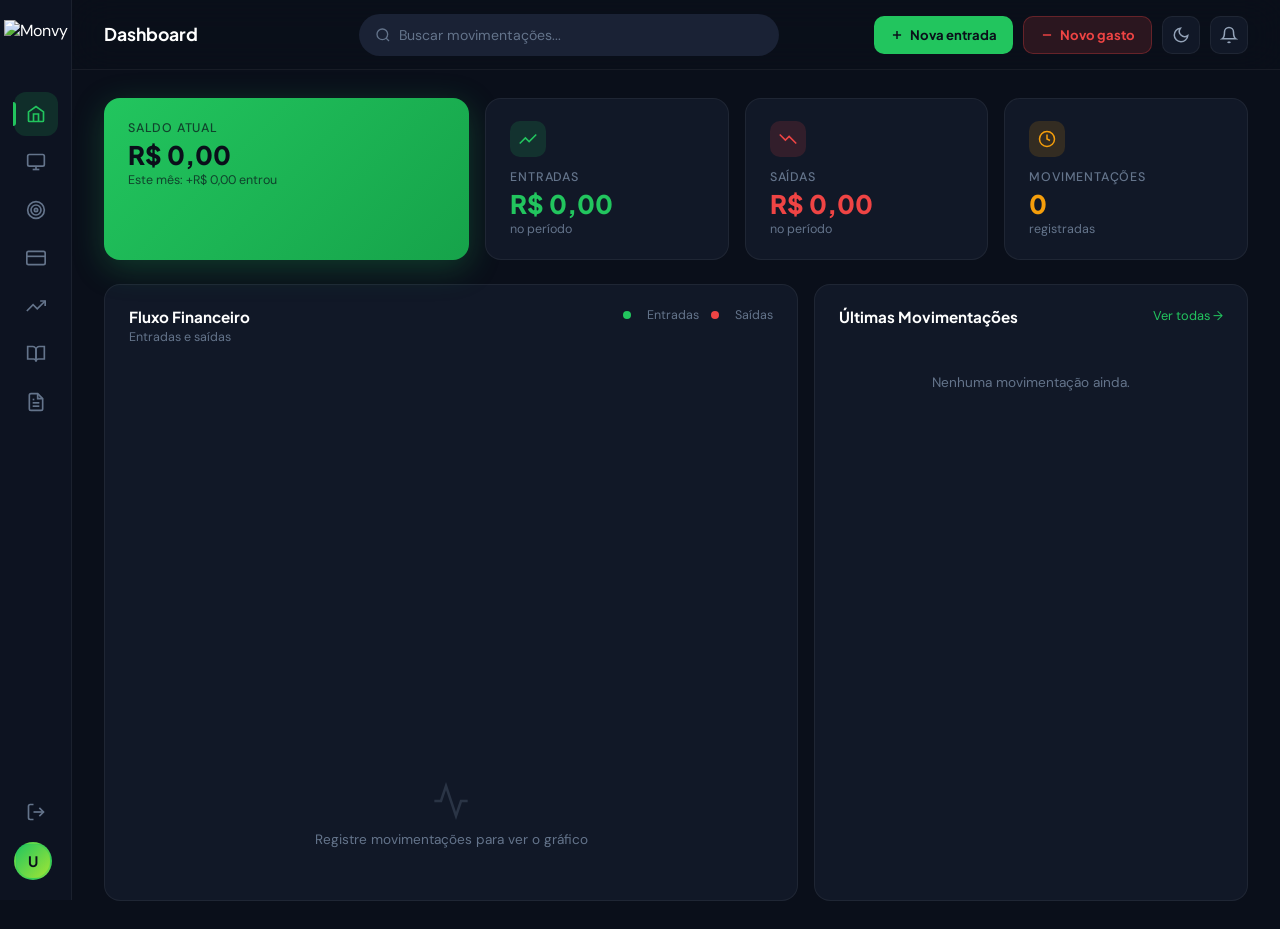
==== commit 788516ec: "Merge branch 'AngeloV-0:main' into main" ====
--- a/index.html
+++ b/index.html
@@ -19,7 +19,7 @@
     </div>
     <nav>
       <a href="#" class="nav-item active" data-tela="inicio" title="Início">
-        <svg viewBox="0 0 24 24" fill="none" stroke="currentColor" stroke-width="2"><path d="M3 9l9-7 9 7v11a2 2 0 01-2 2H5a2 2 0 01-2-2z"/><polyline points="9 22 9 12 15 12 15 22"/></svg>
+        <svg viewBox="0 0 24 24" fill="none" stroke="currentColor" stroke-width="2"><path d="M3 9.5L12 3l9 6.5V20a1 1 0 01-1 1H4a1 1 0 01-1-1V9.5z"/><path d="M9 21V12h6v9"/></svg>
       </a>
       <a href="#" class="nav-item" data-tela="gastos" title="Gastos">
         <svg viewBox="0 0 24 24" fill="none" stroke="currentColor" stroke-width="2"><rect x="2" y="3" width="20" height="14" rx="2"/><line x1="8" y1="21" x2="16" y2="21"/><line x1="12" y1="17" x2="12" y2="21"/></svg>
@@ -28,7 +28,7 @@
         <svg viewBox="0 0 24 24" fill="none" stroke="currentColor" stroke-width="2"><circle cx="12" cy="12" r="10"/><circle cx="12" cy="12" r="6"/><circle cx="12" cy="12" r="2"/></svg>
       </a>
       <a href="#" class="nav-item" data-tela="dividas" title="Dívidas">
-        <svg viewBox="0 0 24 24" fill="none" stroke="currentColor" stroke-width="2"><rect x="1" y="4" width="22" height="16" rx="2" ry="2"/><line x1="1" y1="10" x2="23" y2="10"/></svg>
+        <svg viewBox="0 0 24 24" fill="none" stroke="currentColor" stroke-width="2"><rect x="1" y="4" width="22" height="16" rx="2"/><line x1="1" y1="10" x2="23" y2="10"/></svg>
       </a>
       <a href="#" class="nav-item" data-tela="investimentos" title="Investimentos">
         <svg viewBox="0 0 24 24" fill="none" stroke="currentColor" stroke-width="2"><polyline points="23 6 13.5 15.5 8.5 10.5 1 18"/><polyline points="17 6 23 6 23 12"/></svg>
@@ -37,7 +37,7 @@
         <svg viewBox="0 0 24 24" fill="none" stroke="currentColor" stroke-width="2"><path d="M2 3h6a4 4 0 014 4v14a3 3 0 00-3-3H2z"/><path d="M22 3h-6a4 4 0 00-4 4v14a3 3 0 013-3h7z"/></svg>
       </a>
       <a href="#" class="nav-item" data-tela="relatorio" title="Relatório">
-        <svg viewBox="0 0 24 24" fill="none" stroke="currentColor" stroke-width="2"><rect x="3" y="3" width="18" height="18" rx="2"/><line x1="3" y1="9" x2="21" y2="9"/><line x1="9" y1="21" x2="9" y2="9"/></svg>
+        <svg viewBox="0 0 24 24" fill="none" stroke="currentColor" stroke-width="2"><path d="M14 2H6a2 2 0 00-2 2v16a2 2 0 002 2h12a2 2 0 002-2V8z"/><polyline points="14 2 14 8 20 8"/><line x1="16" y1="13" x2="8" y2="13"/><line x1="16" y1="17" x2="8" y2="17"/><polyline points="10 9 9 9 8 9"/></svg>
       </a>
     </nav>
     <div class="sidebar-bottom">
@@ -184,7 +184,7 @@
         <!-- Banner perfil adaptativo -->
         <div id="gastos-perfil-banner" style="display:none;background:linear-gradient(135deg,rgba(0,200,83,0.08),rgba(0,200,83,0.03));border:1px solid rgba(0,200,83,0.18);border-radius:14px;padding:12px 18px;margin-bottom:18px;display:flex;align-items:center;justify-content:space-between;gap:12px;flex-wrap:wrap">
           <div style="display:flex;align-items:center;gap:10px">
-            <span style="font-size:1.3rem">✨</span>
+            <img src="icone-usuario.png" alt="" style="width:28px;height:28px;object-fit:contain;">
             <div>
               <div style="font-size:.82rem;font-weight:600;color:var(--white)">Categorias adaptadas ao seu perfil</div>
               <div id="gastos-perfil-desc" style="font-size:.74rem;color:var(--gray);margin-top:1px"></div>
@@ -268,7 +268,7 @@
       <section id="tela-metas" class="tela">
         <div class="two-col">
           <div class="form-card">
-            <div class="card-title" style="margin-bottom:20px;display:flex;align-items:center;gap:12px"><img src="icone-meta.png" alt="Meta" style="width:36px;height:36px;object-fit:contain;"> Nova Meta</div>
+            <div class="card-title" style="margin-bottom:20px;display:flex;align-items:center;gap:12px"><img src="icone-meta-novo.png" alt="Meta" style="width:36px;height:36px;object-fit:contain;"> Nova Meta</div>
             <input type="text" id="meta-nome" placeholder="Nome da meta">
             <input type="number" id="meta-valor" placeholder="Valor objetivo (R$)">
             <button class="btn-primary" onclick="criarMeta()">Criar meta</button>
@@ -287,9 +287,9 @@
 
         <!-- KPIs de Dívidas -->
         <div class="kpi-row" id="dividas-kpis">
-          <div class="kpi-card primary-card" style="border-color:rgba(239,68,68,0.3)">
+          <div class="kpi-card primary-card">
             <div class="kpi-label">Total em Dívidas</div>
-            <div class="kpi-value" id="div-kpi-total" style="color:#ef4444">R$ 0,00</div>
+            <div class="kpi-value" id="div-kpi-total">R$ 0,00</div>
             <div class="kpi-sub" id="div-kpi-qtd">Nenhuma dívida cadastrada</div>
           </div>
           <div class="kpi-card">
@@ -317,19 +317,62 @@
           <!-- Formulário de nova dívida -->
           <div class="form-card">
             <div class="card-title" style="margin-bottom:20px;display:flex;align-items:center;gap:12px">
-              <img src="icone-cartao.png" alt="Dívida" style="width:36px;height:36px;object-fit:contain;">
+              <img src="icone-cadeado-novo.png" alt="Dívida" style="width:36px;height:36px;object-fit:contain;">
               <span id="div-form-titulo">Cadastrar Dívida</span>
             </div>
-            <div style="margin-bottom:12px">
+            <div style="margin-bottom:12px;position:relative">
               <label style="font-size:.8rem;color:var(--gray);display:block;margin-bottom:6px">Tipo de dívida</label>
-              <select id="div-tipo" onchange="atualizarFormDivida()" style="width:100%;background:var(--input-bg,rgba(255,255,255,0.06));border:1px solid var(--border);border-radius:10px;padding:10px 12px;color:var(--white);font-size:.9rem;outline:none;font-family:inherit">
-                <option value="cartao">💳 Cartão de crédito</option>
-                <option value="emprestimo">💸 Empréstimo pessoal</option>
-                <option value="financiamento">🏦 Financiamento (carro/casa)</option>
-                <option value="terceiros">🤝 Dívida com terceiros</option>
-                <option value="outros">📋 Outros</option>
-              </select>
-            </div>
+              <input type="hidden" id="div-tipo" value="cartao">
+              <div id="div-tipo-selected" onclick="toggleDivTipoDropdown()" style="width:100%;background:var(--input-bg,rgba(255,255,255,0.06));border:1px solid var(--border);border-radius:10px;padding:10px 12px;color:var(--white);font-size:.9rem;font-family:inherit;cursor:pointer;display:flex;align-items:center;gap:10px;box-sizing:border-box;user-select:none">
+                <img src="icone-cartao-novo.png" style="width:20px;height:20px;object-fit:contain;flex-shrink:0">
+                <span>Cartão de crédito</span>
+                <svg viewBox="0 0 24 24" fill="none" stroke="currentColor" stroke-width="2" style="width:16px;height:16px;margin-left:auto;opacity:.5"><polyline points="6 9 12 15 18 9"/></svg>
+              </div>
+              <div id="div-tipo-dropdown" style="display:none;position:absolute;top:calc(100% + 4px);left:0;right:0;background:var(--surface,#1a2236);border:1px solid var(--border);border-radius:10px;overflow:hidden;z-index:100;box-shadow:0 8px 24px rgba(0,0,0,0.4)">
+                <div class="div-tipo-opt" data-value="cartao" data-label="Cartão de crédito" data-icon="icone-cartao-novo.png" onclick="selecionarDivTipo(this)" style="display:flex;align-items:center;gap:10px;padding:10px 14px;cursor:pointer;color:var(--white);font-size:.9rem;transition:background .15s">
+                  <img src="icone-cartao-novo.png" style="width:20px;height:20px;object-fit:contain;flex-shrink:0"><span>Cartão de crédito</span>
+                </div>
+                <div class="div-tipo-opt" data-value="emprestimo" data-label="Empréstimo pessoal" data-icon="icone-emprestimo.png" onclick="selecionarDivTipo(this)" style="display:flex;align-items:center;gap:10px;padding:10px 14px;cursor:pointer;color:var(--white);font-size:.9rem;transition:background .15s">
+                  <img src="icone-emprestimo.png" style="width:20px;height:20px;object-fit:contain;flex-shrink:0"><span>Empréstimo pessoal</span>
+                </div>
+                <div class="div-tipo-opt" data-value="financiamento" data-label="Financiamento (carro/casa)" data-icon="icone-financiamento.png" onclick="selecionarDivTipo(this)" style="display:flex;align-items:center;gap:10px;padding:10px 14px;cursor:pointer;color:var(--white);font-size:.9rem;transition:background .15s">
+                  <img src="icone-financiamento.png" style="width:20px;height:20px;object-fit:contain;flex-shrink:0"><span>Financiamento (carro/casa)</span>
+                </div>
+                <div class="div-tipo-opt" data-value="terceiros" data-label="Dívida com terceiros" data-icon="icone-terceiros.png" onclick="selecionarDivTipo(this)" style="display:flex;align-items:center;gap:10px;padding:10px 14px;cursor:pointer;color:var(--white);font-size:.9rem;transition:background .15s">
+                  <img src="icone-terceiros.png" style="width:20px;height:20px;object-fit:contain;flex-shrink:0"><span>Dívida com terceiros</span>
+                </div>
+                <div class="div-tipo-opt" data-value="outros" data-label="Outros" data-icon="icone-outros.png" onclick="selecionarDivTipo(this)" style="display:flex;align-items:center;gap:10px;padding:10px 14px;cursor:pointer;color:var(--white);font-size:.9rem;transition:background .15s">
+                  <img src="icone-outros.png" style="width:20px;height:20px;object-fit:contain;flex-shrink:0"><span>Outros</span>
+                </div>
+              </div>
+            </div>
+            <script>
+            function toggleDivTipoDropdown() {
+              const dd = document.getElementById('div-tipo-dropdown');
+              dd.style.display = dd.style.display === 'none' ? 'block' : 'none';
+            }
+            function selecionarDivTipo(el) {
+              const value = el.dataset.value;
+              const label = el.dataset.label;
+              const icon = el.dataset.icon;
+              document.getElementById('div-tipo').value = value;
+              const sel = document.getElementById('div-tipo-selected');
+              sel.querySelector('img').src = icon;
+              sel.querySelector('span').textContent = label;
+              document.getElementById('div-tipo-dropdown').style.display = 'none';
+              atualizarFormDivida();
+            }
+            document.addEventListener('click', function(e) {
+              if (!e.target.closest('#div-tipo-selected') && !e.target.closest('#div-tipo-dropdown')) {
+                const dd = document.getElementById('div-tipo-dropdown');
+                if (dd) dd.style.display = 'none';
+              }
+            });
+            document.querySelectorAll('.div-tipo-opt').forEach(opt => {
+              opt.addEventListener('mouseover', () => opt.style.background = 'rgba(255,255,255,0.06)');
+              opt.addEventListener('mouseout', () => opt.style.background = '');
+            });
+            </script>
             <input type="text" id="div-descricao" placeholder="Descrição (ex: Cartão Nubank)">
             <input type="number" id="div-valor" placeholder="Valor total da dívida (R$)" min="0">
             <div id="div-juros-area">
@@ -372,7 +415,7 @@
 
             <!-- Estratégia de quitação -->
             <div id="estrategia-card" style="display:none;margin-top:20px;background:var(--card-bg,#161b27);border:1px solid var(--border);border-radius:16px;padding:20px">
-              <div class="card-title" style="margin-bottom:10px;font-size:.95rem">💡 Estratégia sugerida</div>
+              <div class="card-title" style="margin-bottom:10px;font-size:.95rem"><img src="icone-meta-novo.png" alt="" style="width:22px;height:22px;object-fit:contain;"> Estratégia sugerida</div>
               <div id="estrategia-texto" style="font-size:.85rem;color:var(--gray);line-height:1.6"></div>
             </div>
           </div>
@@ -384,27 +427,27 @@
       <section id="tela-investimentos" class="tela">
         <div class="two-col">
           <div class="form-card">
-            <div class="card-title" style="margin-bottom:20px;display:flex;align-items:center;gap:12px"><img src="icone-investimento.png" alt="Investimento" style="width:36px;height:36px;object-fit:contain;"> Simular Investimento</div>
+            <div class="card-title" style="margin-bottom:20px;display:flex;align-items:center;gap:12px"><img src="icone-investimento-novo.png" alt="Investimento" style="width:36px;height:36px;object-fit:contain;"> Simular Investimento</div>
             <input type="number" id="inv-valor" placeholder="Valor a investir (R$)">
             <input type="number" id="inv-meses" placeholder="Prazo (meses)">
             <button class="btn-primary" onclick="calcularInvestimentos()">Comparar</button>
           </div>
           <div id="resultado-inv" class="inv-cards hidden">
             <div class="inv-card poupanca">
-              <div class="inv-nome"><img src="icone-bolsa.png" alt="Poupança" style="width:28px;height:28px;object-fit:contain;"> Poupança</div>
+              <div class="inv-nome"><img src="icone-cofre.png" alt="Poupança" style="width:32px;height:32px;object-fit:contain;"> Poupança</div>
               <div class="inv-taxa">~0,5% ao mês</div>
               <div class="inv-total" id="inv-poupanca">—</div>
               <div class="inv-ganho" id="inv-poupanca-ganho">—</div>
             </div>
             <div class="inv-card selic">
               <div class="inv-badge">Recomendado</div>
-              <div class="inv-nome"><img src="icone-escudo.png" alt="Selic" style="width:28px;height:28px;object-fit:contain;"> Tesouro Selic</div>
+              <div class="inv-nome"><img src="icone-banco.png" alt="Selic" style="width:32px;height:32px;object-fit:contain;"> Tesouro Selic</div>
               <div class="inv-taxa">~0,9% ao mês</div>
               <div class="inv-total" id="inv-selic">—</div>
               <div class="inv-ganho" id="inv-selic-ganho">—</div>
             </div>
             <div class="inv-card cdb">
-              <div class="inv-nome"><img src="icone-grafico.png" alt="CDB" style="width:28px;height:28px;object-fit:contain;"> CDB 110%</div>
+              <div class="inv-nome"><img src="icone-grafico-novo.png" alt="CDB" style="width:32px;height:32px;object-fit:contain;"> CDB 110%</div>
               <div class="inv-taxa">~1,0% ao mês</div>
               <div class="inv-total" id="inv-cdb">—</div>
               <div class="inv-ganho" id="inv-cdb-ganho">—</div>
@@ -417,12 +460,12 @@
       <!-- ===== TELA: APRENDER ===== -->
       <section id="tela-aprender" class="tela">
         <div class="artigos-grid">
-          <div class="artigo-card" onclick="abrirArtigo(0)"><div class="artigo-emoji"><img src="icone-escudo.png" alt="Reserva" style="width:64px;height:64px;object-fit:contain;"></div><h3>Reserva de emergência</h3><p>Por que esse é o primeiro passo para sua saúde financeira.</p><span class="artigo-link">Ler artigo →</span></div>
-          <div class="artigo-card" onclick="abrirArtigo(1)"><div class="artigo-emoji"><img src="icone-cartao.png" alt="Cartão" style="width:64px;height:64px;object-fit:contain;"></div><h3>Cartão de crédito</h3><p>Os perigos do rotativo e como usar sem se prejudicar.</p><span class="artigo-link">Ler artigo →</span></div>
-          <div class="artigo-card" onclick="abrirArtigo(2)"><div class="artigo-emoji"><img src="icone-cadeado.png" alt="Dívidas" style="width:64px;height:64px;object-fit:contain;"></div><h3>Sair das dívidas</h3><p>Um plano simples e direto para quitar suas dívidas.</p><span class="artigo-link">Ler artigo →</span></div>
-          <div class="artigo-card" onclick="abrirArtigo(3)"><div class="artigo-emoji"><img src="icone-cerebro.png" alt="Mente" style="width:64px;height:64px;object-fit:contain;"></div><h3>Necessidade vs Desejo</h3><p>Aprenda a diferença e tome decisões melhores.</p><span class="artigo-link">Ler artigo →</span></div>
-          <div class="artigo-card" onclick="abrirArtigo(4)"><div class="artigo-emoji"><img src="icone-grafico.png" alt="Gráfico" style="width:64px;height:64px;object-fit:contain;"></div><h3>Regra dos 50-30-20</h3><p>O jeito mais simples de organizar seu salário.</p><span class="artigo-link">Ler artigo →</span></div>
-          <div class="artigo-card" onclick="abrirArtigo(5)"><div class="artigo-emoji"><img src="icone-planta.png" alt="Investir" style="width:64px;height:64px;object-fit:contain;"></div><h3>Como começar a investir</h3><p>Invista mesmo com pouco dinheiro. Comece agora.</p><span class="artigo-link">Ler artigo →</span></div>
+          <div class="artigo-card" onclick="abrirArtigo(0)"><div class="artigo-emoji"><img src="icone-cofre.png" alt="Reserva" style="width:64px;height:64px;object-fit:contain;"></div><h3>Reserva de emergência</h3><p>Por que esse é o primeiro passo para sua saúde financeira.</p><span class="artigo-link">Ler artigo →</span></div>
+          <div class="artigo-card" onclick="abrirArtigo(1)"><div class="artigo-emoji"><img src="icone-cartao-novo.png" alt="Cartão" style="width:64px;height:64px;object-fit:contain;"></div><h3>Cartão de crédito</h3><p>Os perigos do rotativo e como usar sem se prejudicar.</p><span class="artigo-link">Ler artigo →</span></div>
+          <div class="artigo-card" onclick="abrirArtigo(2)"><div class="artigo-emoji"><img src="icone-cadeado-novo.png" alt="Dívidas" style="width:64px;height:64px;object-fit:contain;"></div><h3>Sair das dívidas</h3><p>Um plano simples e direto para quitar suas dívidas.</p><span class="artigo-link">Ler artigo →</span></div>
+          <div class="artigo-card" onclick="abrirArtigo(3)"><div class="artigo-emoji"><img src="icone-cerebro-novo.png" alt="Mente" style="width:64px;height:64px;object-fit:contain;"></div><h3>Necessidade vs Desejo</h3><p>Aprenda a diferença e tome decisões melhores.</p><span class="artigo-link">Ler artigo →</span></div>
+          <div class="artigo-card" onclick="abrirArtigo(4)"><div class="artigo-emoji"><img src="icone-grafico-novo.png" alt="Gráfico" style="width:64px;height:64px;object-fit:contain;"></div><h3>Regra dos 50-30-20</h3><p>O jeito mais simples de organizar seu salário.</p><span class="artigo-link">Ler artigo →</span></div>
+          <div class="artigo-card" onclick="abrirArtigo(5)"><div class="artigo-emoji"><img src="icone-investimento-novo.png" alt="Investir" style="width:64px;height:64px;object-fit:contain;"></div><h3>Como começar a investir</h3><p>Invista mesmo com pouco dinheiro. Comece agora.</p><span class="artigo-link">Ler artigo →</span></div>
         </div>
       </section>
 
@@ -622,31 +665,31 @@
     </div>
     <nav class="drawer-nav">
       <a href="#" class="drawer-item active" data-tela="inicio" onclick="navegarDrawer(this)">
-        <svg viewBox="0 0 24 24" fill="none" stroke="currentColor" stroke-width="2"><path d="M3 9l9-7 9 7v11a2 2 0 01-2 2H5a2 2 0 01-2-2z"/><polyline points="9 22 9 12 15 12 15 22"/></svg>
+        <img src="icone-casa-propria.png" alt="Início" style="width:22px;height:22px;object-fit:contain">
         <span>Início</span>
       </a>
       <a href="#" class="drawer-item" data-tela="gastos" onclick="navegarDrawer(this)">
-        <svg viewBox="0 0 24 24" fill="none" stroke="currentColor" stroke-width="2"><rect x="2" y="3" width="20" height="14" rx="2"/><line x1="8" y1="21" x2="16" y2="21"/><line x1="12" y1="17" x2="12" y2="21"/></svg>
+        <img src="icone-dinheiro.png" alt="Gastos" style="width:22px;height:22px;object-fit:contain">
         <span>Gastos</span>
       </a>
       <a href="#" class="drawer-item" data-tela="metas" onclick="navegarDrawer(this)">
-        <svg viewBox="0 0 24 24" fill="none" stroke="currentColor" stroke-width="2"><circle cx="12" cy="12" r="10"/><circle cx="12" cy="12" r="6"/><circle cx="12" cy="12" r="2"/></svg>
+        <img src="icone-meta-novo.png" alt="Metas" style="width:22px;height:22px;object-fit:contain">
         <span>Metas</span>
       </a>
       <a href="#" class="drawer-item" data-tela="dividas" onclick="navegarDrawer(this)">
-        <svg viewBox="0 0 24 24" fill="none" stroke="currentColor" stroke-width="2"><rect x="1" y="4" width="22" height="16" rx="2"/><line x1="1" y1="10" x2="23" y2="10"/></svg>
+        <img src="icone-cartao-novo.png" alt="Dívidas" style="width:24px;height:24px;object-fit:contain">
         <span>Dívidas</span>
       </a>
       <a href="#" class="drawer-item" data-tela="investimentos" onclick="navegarDrawer(this)">
-        <svg viewBox="0 0 24 24" fill="none" stroke="currentColor" stroke-width="2"><polyline points="23 6 13.5 15.5 8.5 10.5 1 18"/><polyline points="17 6 23 6 23 12"/></svg>
+        <img src="icone-investimento-novo.png" alt="Investimentos" style="width:24px;height:24px;object-fit:contain">
         <span>Investimentos</span>
       </a>
       <a href="#" class="drawer-item" data-tela="aprender" onclick="navegarDrawer(this)">
-        <svg viewBox="0 0 24 24" fill="none" stroke="currentColor" stroke-width="2"><path d="M2 3h6a4 4 0 014 4v14a3 3 0 00-3-3H2z"/><path d="M22 3h-6a4 4 0 00-4 4v14a3 3 0 013-3h7z"/></svg>
+        <img src="icone-cerebro-novo.png" alt="Aprender" style="width:22px;height:22px;object-fit:contain">
         <span>Aprender</span>
       </a>
       <a href="#" class="drawer-item" data-tela="relatorio" onclick="navegarDrawer(this)">
-        <svg viewBox="0 0 24 24" fill="none" stroke="currentColor" stroke-width="2"><rect x="3" y="3" width="18" height="18" rx="2"/><line x1="3" y1="9" x2="21" y2="9"/><line x1="9" y1="21" x2="9" y2="9"/></svg>
+        <img src="icone-relatorio.png" alt="Relatório" style="width:22px;height:22px;object-fit:contain">
         <span>Relatório</span>
       </a>
     </nav>
@@ -675,9 +718,9 @@
 
       <!-- Abas -->
       <div style="display:flex;gap:4px;margin-bottom:20px;background:rgba(255,255,255,0.04);border-radius:10px;padding:4px">
-        <button class="perfil-tab active" id="tab-conta" onclick="abrirTabPerfil('conta')">👤 Conta</button>
-        <button class="perfil-tab" id="tab-vida" onclick="abrirTabPerfil('vida')">🏠 Minha vida</button>
-        <button class="perfil-tab" id="tab-financas" onclick="abrirTabPerfil('financas')">💰 Finanças</button>
+        <button class="perfil-tab active" id="tab-conta" onclick="abrirTabPerfil('conta')"><img src="icone-usuario.png" style="width:18px;height:18px;object-fit:contain;vertical-align:middle;margin-right:5px"> Conta</button>
+        <button class="perfil-tab" id="tab-vida" onclick="abrirTabPerfil('vida')"><img src="icone-casa-propria.png" style="width:18px;height:18px;object-fit:contain;vertical-align:middle;margin-right:5px"> Minha vida</button>
+        <button class="perfil-tab" id="tab-financas" onclick="abrirTabPerfil('financas')"><img src="icone-bolsa-novo.png" style="width:18px;height:18px;object-fit:contain;vertical-align:middle;margin-right:5px"> Finanças</button>
       </div>
 
       <!-- Tab: Conta -->
@@ -713,32 +756,32 @@
         <div style="margin-bottom:14px">
           <div style="font-size:.78rem;color:var(--gray);margin-bottom:8px;font-weight:600">MORADIA</div>
           <div style="display:grid;grid-template-columns:1fr 1fr;gap:8px" id="vida-moradia-opts">
-            <div class="vida-opt" onclick="selecionarVida(this,'moradia','aluguel')"><span>🏠</span>Aluguel</div>
-            <div class="vida-opt" onclick="selecionarVida(this,'moradia','propria')"><span>🏡</span>Casa própria</div>
-            <div class="vida-opt" onclick="selecionarVida(this,'moradia','financiada')"><span>🏗</span>Financiada</div>
-            <div class="vida-opt" onclick="selecionarVida(this,'moradia','outros')"><span>🤝</span>Outros</div>
+            <div class="vida-opt" onclick="selecionarVida(this,'moradia','aluguel')"><span><img src="icone-aluguel.png" style="width:28px;height:28px;object-fit:contain"></span>Aluguel</div>
+            <div class="vida-opt" onclick="selecionarVida(this,'moradia','propria')"><span><img src="icone-casa-propria.png" style="width:28px;height:28px;object-fit:contain"></span>Casa própria</div>
+            <div class="vida-opt" onclick="selecionarVida(this,'moradia','financiada')"><span><img src="icone-financiamento.png" style="width:28px;height:28px;object-fit:contain"></span>Financiada</div>
+            <div class="vida-opt" onclick="selecionarVida(this,'moradia','outros')"><span><img src="icone-terceiros.png" style="width:28px;height:28px;object-fit:contain"></span>Outros</div>
           </div>
         </div>
 
         <div style="margin-bottom:14px">
           <div style="font-size:.78rem;color:var(--gray);margin-bottom:8px;font-weight:600">TRANSPORTE <span style="font-weight:400;font-size:.7rem">(múltiplos)</span></div>
           <div style="display:grid;grid-template-columns:1fr 1fr 1fr;gap:8px" id="vida-transporte-opts">
-            <div class="vida-opt multi" onclick="selecionarVidaMulti(this,'transporte','carro')"><span><img src="icone-carro.png" style="width:22px;height:22px;object-fit:contain"></span>Carro</div>
-            <div class="vida-opt multi" onclick="selecionarVidaMulti(this,'transporte','moto')"><span><img src="icone-moto.png" style="width:22px;height:22px;object-fit:contain"></span>Moto</div>
-            <div class="vida-opt multi" onclick="selecionarVidaMulti(this,'transporte','publico')"><span>🚌</span>Público</div>
-            <div class="vida-opt multi" onclick="selecionarVidaMulti(this,'transporte','app')"><span>📱</span>App</div>
-            <div class="vida-opt multi" onclick="selecionarVidaMulti(this,'transporte','bike')"><span>🚲</span>Bike</div>
-            <div class="vida-opt multi" onclick="selecionarVidaMulti(this,'transporte','nenhum')"><span>🚶</span>A pé</div>
+            <div class="vida-opt multi" onclick="selecionarVidaMulti(this,'transporte','carro')"><span><img src="icone-carro-novo.png" style="width:28px;height:28px;object-fit:contain"></span>Carro</div>
+            <div class="vida-opt multi" onclick="selecionarVidaMulti(this,'transporte','moto')"><span><img src="icone-moto-novo.png" style="width:28px;height:28px;object-fit:contain"></span>Moto</div>
+            <div class="vida-opt multi" onclick="selecionarVidaMulti(this,'transporte','publico')"><span><img src="icone-onibus.png" style="width:28px;height:28px;object-fit:contain"></span>Público</div>
+            <div class="vida-opt multi" onclick="selecionarVidaMulti(this,'transporte','app')"><span><img src="icone-app.png" style="width:28px;height:28px;object-fit:contain"></span>App</div>
+            <div class="vida-opt multi" onclick="selecionarVidaMulti(this,'transporte','bike')"><span><img src="icone-bike.png" style="width:28px;height:28px;object-fit:contain"></span>Bike</div>
+            <div class="vida-opt multi" onclick="selecionarVidaMulti(this,'transporte','nenhum')"><span><img src="icone-apie.png" style="width:28px;height:28px;object-fit:contain"></span>A pé</div>
           </div>
         </div>
 
         <div style="margin-bottom:14px">
           <div style="font-size:.78rem;color:var(--gray);margin-bottom:8px;font-weight:600">FAMÍLIA</div>
           <div style="display:grid;grid-template-columns:1fr 1fr;gap:8px">
-            <div class="vida-opt" onclick="selecionarVida(this,'filhos','sim')" id="vida-filhos-sim"><span>👶</span>Tenho filhos</div>
-            <div class="vida-opt" onclick="selecionarVida(this,'filhos','nao')" id="vida-filhos-nao"><span>🙋</span>Sem filhos</div>
-            <div class="vida-opt multi" onclick="selecionarVidaMulti(this,'familia','dependentes')"><span>👴</span>Dependentes</div>
-            <div class="vida-opt multi" onclick="selecionarVidaMulti(this,'familia','pets')"><span>🐾</span>Pets</div>
+            <div class="vida-opt" onclick="selecionarVida(this,'filhos','sim')" id="vida-filhos-sim"><span><img src="icone-familia.png" style="width:28px;height:28px;object-fit:contain"></span>Tenho filhos</div>
+            <div class="vida-opt" onclick="selecionarVida(this,'filhos','nao')" id="vida-filhos-nao"><span><img src="icone-sem-filhos.png" style="width:28px;height:28px;object-fit:contain"></span>Sem filhos</div>
+            <div class="vida-opt multi" onclick="selecionarVidaMulti(this,'familia','dependentes')"><span><img src="icone-dependentes.png" style="width:28px;height:28px;object-fit:contain"></span>Dependentes</div>
+            <div class="vida-opt multi" onclick="selecionarVidaMulti(this,'familia','pets')"><span><img src="icone-pets.png" style="width:28px;height:28px;object-fit:contain"></span>Pets</div>
           </div>
         </div>
 
@@ -759,10 +802,10 @@
         <div>
           <label style="font-size:.78rem;color:var(--gray);display:block;margin-bottom:8px;font-weight:600">META DE ECONOMIA MENSAL</label>
           <div style="display:grid;grid-template-columns:1fr 1fr;gap:8px;margin-bottom:10px" id="meta-eco-opts">
-            <div class="vida-opt" onclick="setMetaEco(this,10)"><span>😊</span>10% da renda</div>
-            <div class="vida-opt" onclick="setMetaEco(this,20)"><span>💪</span>20% da renda</div>
-            <div class="vida-opt" onclick="setMetaEco(this,30)"><span>🚀</span>30% da renda</div>
-            <div class="vida-opt" onclick="setMetaEco(this,0)"><span>🎯</span>Definir depois</div>
+            <div class="vida-opt" onclick="setMetaEco(this,10)"><span><img src="icone-meta-10.png" style="width:36px;height:36px;object-fit:contain"></span>10% da renda</div>
+            <div class="vida-opt" onclick="setMetaEco(this,20)"><span><img src="icone-meta-20.png" style="width:36px;height:36px;object-fit:contain"></span>20% da renda</div>
+            <div class="vida-opt" onclick="setMetaEco(this,30)"><span><img src="icone-meta-30.png" style="width:36px;height:36px;object-fit:contain"></span>30% da renda</div>
+            <div class="vida-opt" onclick="setMetaEco(this,0)"><span><img src="icone-meta-novo.png" style="width:36px;height:36px;object-fit:contain"></span>Definir depois</div>
           </div>
         </div>
         <button class="btn-primary" style="width:100%;margin-top:4px" onclick="salvarPerfilFinancas()">Salvar</button>
@@ -772,7 +815,7 @@
     </div>
   </div>
 
-  <script src="script.js"></script>
+  <script type="module" src="script.js"></script>
   <script>
     // Drawer mobile
     function abrirDrawer() {
@@ -803,9 +846,20 @@
     }
     // ========== PERFIL ==========
     function abrirModalPerfil() {
-      const raw = localStorage.getItem('monvy_logado') || localStorage.getItem('monvy_logged');
+      // Tentar usar o nome do Firebase Auth primeiro (mais atualizado), depois localStorage
       let nome = 'Visitante';
-      if (raw) { try { const u = JSON.parse(raw); nome = u.nome || u.name || nome; } catch(e){} }
+      try {
+        const { auth } = window._firebaseExports || {};
+        if (auth && auth.currentUser && auth.currentUser.displayName) {
+          nome = auth.currentUser.displayName;
+        } else {
+          const raw = localStorage.getItem('monvy_logado') || localStorage.getItem('monvy_logged');
+          if (raw) { try { const u = JSON.parse(raw); nome = u.nome || u.name || nome; } catch(e){} }
+        }
+      } catch(e) {
+        const raw = localStorage.getItem('monvy_logado') || localStorage.getItem('monvy_logged');
+        if (raw) { try { const u = JSON.parse(raw); nome = u.nome || u.name || nome; } catch(e2){} }
+      }
       document.getElementById('perfil-nome-input').value = nome;
       atualizarPreviewNome(nome);
       // Carregar foto salva se existir
@@ -866,10 +920,11 @@
       letraEl.style.display = 'block'; btnRemover.style.display = 'none';
       document.getElementById('perfil-foto-input').value = '';
     }
-    function salvarPerfil() {
+    async function salvarPerfil() {
       const nome = document.getElementById('perfil-nome-input').value.trim() || 'Visitante';
       const imgEl = document.getElementById('perfil-avatar-img');
       const temFoto = imgEl.style.display !== 'none' && imgEl.src && imgEl.src !== window.location.href;
+      const fotoSrc = temFoto ? imgEl.src : null;
 
       // Salvar nome no localStorage
       let userData = {};
@@ -880,14 +935,32 @@
       localStorage.setItem(key, JSON.stringify(userData));
 
       // Salvar foto
-      if (temFoto) {
-        localStorage.setItem('monvy_avatar_foto', imgEl.src);
+      if (fotoSrc) {
+        localStorage.setItem('monvy_avatar_foto', fotoSrc);
       } else {
         localStorage.removeItem('monvy_avatar_foto');
       }
 
+      // Sincronizar com Firebase
+      try {
+        const { auth, db } = await import('./firebase.js');
+        const { updateProfile } = await import('https://www.gstatic.com/firebasejs/12.12.1/firebase-auth.js');
+        const { doc, updateDoc } = await import('https://www.gstatic.com/firebasejs/12.12.1/firebase-firestore.js');
+        const user = auth.currentUser;
+        if (user) {
+          // Atualizar displayName no Firebase Auth
+          await updateProfile(user, { displayName: nome });
+          // Atualizar nome no Firestore
+          const dadosAtualizados = { nome };
+          if (fotoSrc) dadosAtualizados.foto = fotoSrc;
+          await updateDoc(doc(db, 'usuarios', user.uid), dadosAtualizados);
+        }
+      } catch(e) {
+        console.error('Erro ao salvar perfil no Firebase:', e);
+      }
+
       // Atualizar todos os avatares e nomes na UI
-      aplicarPerfilUI(nome, temFoto ? imgEl.src : null);
+      aplicarPerfilUI(nome, fotoSrc);
 
       document.getElementById('perfil-sucesso').style.display = 'block';
       setTimeout(() => fecharModalPerfil(), 1200);
@@ -958,14 +1031,21 @@
       }
     }
     // Sobrescrever toggleTheme para também atualizar o drawer
-    const _originalToggleTheme = typeof toggleTheme === 'function' ? toggleTheme : null;
-    window.toggleTheme = function() {
+    // Usa setTimeout para garantir que o módulo já carregou e definiu window.toggleTheme
+    window._syncDrawerThemeIcon = syncDrawerThemeIcon;
+    window._toggleThemeWithDrawer = function() {
       const current = document.documentElement.getAttribute('data-theme') || 'dark';
       const next = current === 'dark' ? 'light' : 'dark';
       localStorage.setItem('monvy_theme', next);
       if (typeof applyTheme === 'function') applyTheme(next);
       syncDrawerThemeIcon();
     };
+    // Substituir após o módulo carregar
+    document.addEventListener('DOMContentLoaded', function() {
+      setTimeout(function() {
+        window.toggleTheme = window._toggleThemeWithDrawer;
+      }, 200);
+    });
     // Sincronizar ao abrir drawer
     const _originalAbrirDrawer = abrirDrawer;
     window.abrirDrawer = function() {
--- a/style.css
+++ b/style.css
@@ -0,0 +1,2264 @@
+/* ==============================
+   MONVY REDESIGN — PREMIUM DARK
+   ============================== */
+
+:root {
+  --primary: #22C55E;
+  --primary-dim: rgba(34, 197, 94, 0.15);
+  --primary-glow: rgba(34, 197, 94, 0.35);
+  --secondary: #A3E635;
+  --grad: linear-gradient(135deg, #22C55E 0%, #A3E635 100%);
+  --grad-card: linear-gradient(135deg, #22C55E 0%, #16A34A 100%);
+
+  --bg: #0A0F1A;
+  --sidebar-bg: #0D1321;
+  --surface: #111827;
+  --surface-2: #1A2235;
+  --surface-3: #1F2D45;
+  --card-bg: #161b27;
+  --input-bg: rgba(255,255,255,0.06);
+  --border: rgba(255, 255, 255, 0.06);
+  --border-hover: rgba(255, 255, 255, 0.12);
+
+  --white: #FFFFFF;
+  --gray: #64748B;
+  --gray-2: #94A3B8;
+  --gray-3: #CBD5E1;
+
+  --red: #EF4444;
+  --red-dim: rgba(239, 68, 68, 0.15);
+  --yellow: #F59E0B;
+  --yellow-dim: rgba(245, 158, 11, 0.15);
+
+  --font-title: 'Plus Jakarta Sans', sans-serif;
+  --font-body: 'DM Sans', sans-serif;
+  --sidebar-w: 72px;
+  --topbar-h: 70px;
+  --radius: 16px;
+}
+
+/* ==============================
+   LIGHT THEME
+   ============================== */
+[data-theme="light"] {
+  --bg: #F0F4F8;
+  --sidebar-bg: #FFFFFF;
+  --surface: #FFFFFF;
+  --surface-2: #F1F5F9;
+  --surface-3: #E2E8F0;
+  --border: rgba(0, 0, 0, 0.07);
+  --border-hover: rgba(0, 0, 0, 0.14);
+  --white: #0F172A;
+  --gray: #94A3B8;
+  --gray-2: #64748B;
+  --gray-3: #334155;
+  --red-dim: rgba(239, 68, 68, 0.10);
+  --yellow-dim: rgba(245, 158, 11, 0.10);
+  --card-bg: #FFFFFF;
+  --input-bg: rgba(0,0,0,0.04);
+}
+
+[data-theme="light"] body {
+  color: #0F172A;
+}
+
+[data-theme="light"] .topbar {
+  background: rgba(255, 255, 255, 0.85);
+  border-bottom-color: rgba(0,0,0,0.07);
+}
+
+[data-theme="light"] .search-bar input { color: #0F172A; }
+[data-theme="light"] .search-bar input::placeholder { color: #94A3B8; }
+
+[data-theme="light"] .mov-table td { color: #334155; }
+[data-theme="light"] .mov-table tr:hover td { background: #F8FAFC; }
+[data-theme="light"] .modal-box { background: #FFFFFF; }
+[data-theme="light"] .nav-item::after { background: #334155; color: #FFFFFF; }
+[data-theme="light"] .sidebar { border-right-color: rgba(0,0,0,0.07); }
+[data-theme="light"] select option { background: #FFFFFF; color: #0F172A; }
+[data-theme="light"] input, [data-theme="light"] select { color: #0F172A; }
+[data-theme="light"] .perfil-tab { color: #64748B; }
+[data-theme="light"] .perfil-tab.active { background: #FFFFFF; color: #0F172A; box-shadow: 0 1px 6px rgba(0,0,0,0.10); }
+[data-theme="light"] .vida-opt { background: rgba(0,0,0,0.03); color: #64748B; }
+[data-theme="light"] .vida-opt:hover { color: #0F172A; }
+[data-theme="light"] .vida-opt.selected { color: #0F172A; }
+[data-theme="light"] .modal-box input, [data-theme="light"] .modal-box select { background: rgba(0,0,0,0.04); border-color: rgba(0,0,0,0.10); color: #0F172A; }
+[data-theme="light"] .perfil-avatar-preview { border-color: var(--primary); }
+[data-theme="light"] .modal-box { box-shadow: 0 8px 40px rgba(0,0,0,0.15); }
+
+* { margin: 0; padding: 0; box-sizing: border-box; }
+
+html, body { overflow-x: hidden; }
+
+body {
+  background: var(--bg);
+  color: var(--white);
+  font-family: var(--font-body);
+  display: flex;
+  min-height: 100vh;
+  overflow-x: hidden;
+}
+
+/* ==============================
+   SIDEBAR
+   ============================== */
+
+.sidebar {
+  width: var(--sidebar-w);
+  background: var(--sidebar-bg);
+  border-right: 1px solid var(--border);
+  position: fixed;
+  top: 0; left: 0;
+  height: 100vh;
+  display: flex;
+  flex-direction: column;
+  align-items: center;
+  padding: 20px 0;
+  gap: 0;
+  z-index: 50;
+}
+
+.logo {
+  margin-bottom: 36px;
+}
+
+.logo-icon {
+  width: 48px; height: 48px;
+  background: none;
+  border-radius: 0;
+  display: flex;
+  align-items: center;
+  justify-content: center;
+  box-shadow: none;
+}
+
+nav {
+  display: flex;
+  flex-direction: column;
+  gap: 4px;
+  flex: 1;
+}
+
+.nav-item {
+  width: 44px; height: 44px;
+  border-radius: 12px;
+  display: flex;
+  align-items: center;
+  justify-content: center;
+  color: var(--gray);
+  text-decoration: none;
+  transition: all 0.2s;
+  position: relative;
+}
+
+.nav-item svg {
+  width: 20px; height: 20px;
+}
+
+.nav-item:hover {
+  background: var(--surface-2);
+  color: var(--gray-3);
+}
+
+.nav-item.active {
+  background: var(--primary-dim);
+  color: var(--primary);
+}
+
+.nav-item.active::before {
+  content: '';
+  position: absolute;
+  left: -1px;
+  top: 50%; transform: translateY(-50%);
+  width: 3px; height: 24px;
+  background: var(--primary);
+  border-radius: 0 4px 4px 0;
+}
+
+/* Tooltip */
+.nav-item::after {
+  content: attr(title);
+  position: absolute;
+  left: calc(100% + 12px);
+  background: var(--surface-2);
+  color: var(--white);
+  font-size: 0.78rem;
+  padding: 5px 10px;
+  border-radius: 8px;
+  white-space: nowrap;
+  opacity: 0;
+  pointer-events: none;
+  transition: opacity 0.15s;
+  border: 1px solid var(--border);
+}
+
+.nav-item:hover::after { opacity: 1; }
+
+.sidebar-bottom {
+  margin-top: auto;
+}
+
+.avatar-mini {
+  width: 38px; height: 38px;
+  border-radius: 50%;
+  background: var(--grad);
+  display: flex;
+  align-items: center;
+  justify-content: center;
+  font-family: var(--font-title);
+  font-weight: 700;
+  font-size: 0.9rem;
+  color: #0A0F1A;
+  cursor: pointer;
+  border: 2px solid var(--primary-glow);
+  transition: transform 0.18s, box-shadow 0.18s;
+  overflow: hidden;
+  position: relative;
+}
+.avatar-mini:hover {
+  transform: scale(1.12);
+  box-shadow: 0 0 0 3px rgba(57,255,121,0.35);
+}
+.avatar-mini[data-tooltip]:hover::after {
+  content: attr(data-tooltip);
+  position: absolute;
+  left: 52px; top: 50%;
+  transform: translateY(-50%);
+  background: var(--card-bg);
+  border: 1px solid var(--border);
+  color: var(--white);
+  font-size: 0.75rem;
+  font-weight: 500;
+  white-space: nowrap;
+  padding: 5px 10px;
+  border-radius: 7px;
+  pointer-events: none;
+  z-index: 999;
+  box-shadow: 0 4px 12px rgba(0,0,0,0.3);
+}
+
+/* ==============================
+   MAIN WRAPPER
+   ============================== */
+
+.main-wrapper {
+  margin-left: var(--sidebar-w);
+  flex: 1;
+  display: flex;
+  flex-direction: column;
+  min-height: 100vh;
+}
+
+/* ==============================
+   TOPBAR
+   ============================== */
+
+.topbar {
+  height: var(--topbar-h);
+  min-height: var(--topbar-h);
+  background: rgba(10, 15, 26, 0.8);
+  backdrop-filter: blur(20px);
+  border-bottom: 1px solid var(--border);
+  display: flex;
+  align-items: center;
+  padding: 0 32px;
+  gap: 24px;
+  position: sticky;
+  top: 0;
+  z-index: 40;
+}
+
+.topbar-left { min-width: 0; }
+
+.page-title {
+  font-family: var(--font-title);
+  font-size: 1.1rem;
+  font-weight: 700;
+  color: var(--white);
+}
+
+@media (min-width: 769px) { .topbar-left { min-width: 160px; } }
+
+.topbar-center {
+  flex: 1;
+  display: flex;
+  align-items: center;
+  justify-content: center;
+  position: relative;
+  align-self: center;
+}
+
+.topbar-center .search-bar {
+  width: 100%;
+  max-width: 420px;
+}
+
+.search-bar {
+  display: flex;
+  align-items: center;
+  gap: 8px;
+  background: var(--surface-2);
+  border: none;
+  outline: none;
+  border-radius: 24px;
+  padding: 0 16px;
+  height: 42px;
+  max-width: 400px;
+  transition: box-shadow 0.2s, background 0.2s;
+  box-shadow: none;
+}
+
+.search-bar:focus,
+.search-bar:focus-visible {
+  outline: none !important;
+  box-shadow: none;
+}
+
+.search-bar:focus-within {
+  background: var(--surface-2);
+  outline: none !important;
+  box-shadow: 0 0 0 2px rgba(34, 197, 94, 0.6);
+}
+
+.search-bar svg {
+  width: 16px; height: 16px;
+  color: var(--gray);
+  flex-shrink: 0;
+}
+
+.search-bar input {
+  background: none !important;
+  border: none !important;
+  border-color: transparent !important;
+  outline: none !important;
+  box-shadow: none !important;
+  -webkit-appearance: none;
+  appearance: none;
+  color: var(--white);
+  font-family: var(--font-body);
+  font-size: 0.88rem;
+  width: 100%;
+  min-width: 0;
+  padding: 0 !important;
+  margin: 0 !important;
+  border-radius: 0 !important;
+}
+
+.search-bar input:focus,
+.search-bar input:focus-visible,
+.search-bar input:focus-within {
+  border: none !important;
+  border-color: transparent !important;
+  outline: none !important;
+  box-shadow: none !important;
+}
+
+#search-clear { flex-shrink: 0; transition: opacity .15s; }
+#search-clear:hover { opacity: 1 !important; }
+
+
+.search-bar input::placeholder { color: var(--gray); }
+
+.topbar-right {
+  display: flex;
+  align-items: center;
+  gap: 10px;
+  margin-left: auto;
+}
+
+.topbar-btn {
+  display: flex;
+  align-items: center;
+  gap: 6px;
+  padding: 0 16px;
+  height: 38px;
+  border-radius: 10px;
+  border: none;
+  background: var(--primary);
+  color: #0A0F1A;
+  font-family: var(--font-title);
+  font-size: 0.82rem;
+  font-weight: 700;
+  cursor: pointer;
+  transition: all 0.2s;
+  white-space: nowrap;
+}
+
+.topbar-btn svg { width: 14px; height: 14px; }
+
+.topbar-btn:hover { opacity: 0.88; transform: translateY(-1px); }
+
+.topbar-btn.danger {
+  background: var(--red-dim);
+  color: var(--red);
+  border: 1px solid rgba(239,68,68,0.3);
+}
+
+.topbar-btn.danger:hover { background: rgba(239,68,68,0.25); }
+
+.notif-btn {
+  width: 38px; height: 38px;
+  border-radius: 10px;
+  background: var(--surface);
+  border: 1px solid var(--border);
+  display: flex;
+  align-items: center;
+  justify-content: center;
+  cursor: pointer;
+  color: var(--gray-2);
+  transition: all 0.2s;
+}
+
+.notif-btn svg { width: 18px; height: 18px; }
+.notif-btn:hover { border-color: var(--border-hover); color: var(--white); }
+
+/* ==============================
+   MAIN CONTENT
+   ============================== */
+
+.main {
+  padding: 28px 32px;
+  flex: 1;
+}
+
+/* Telas */
+.tela { display: none; animation: fadeUp 0.3s ease; }
+.tela.active { display: block; }
+
+@keyframes fadeUp {
+  from { opacity: 0; transform: translateY(12px); }
+  to   { opacity: 1; transform: translateY(0); }
+}
+
+/* ==============================
+   KPI ROW
+   ============================== */
+
+.kpi-row {
+  display: grid;
+  grid-template-columns: 1.5fr 1fr 1fr 1fr;
+  gap: 16px;
+  margin-bottom: 24px;
+}
+
+.kpi-card {
+  background: var(--surface);
+  border: 1px solid var(--border);
+  border-radius: var(--radius);
+  padding: 22px 24px;
+  position: relative;
+  overflow: hidden;
+  transition: border-color 0.2s;
+}
+
+.kpi-card:hover { border-color: var(--border-hover); }
+
+.kpi-card.primary-card {
+  background: var(--grad-card);
+  border: none;
+  box-shadow: 0 8px 32px rgba(34, 197, 94, 0.25);
+}
+
+.primary-card .kpi-label,
+.primary-card .kpi-sub { color: rgba(10,15,26,0.7); }
+.primary-card .kpi-value { color: #0A0F1A; }
+
+.kpi-bg-icon {
+  position: absolute;
+  right: 20px; top: 50%;
+  transform: translateY(-50%);
+  width: 70px; height: 70px;
+  opacity: 0.25;
+}
+
+.kpi-icon {
+  width: 36px; height: 36px;
+  border-radius: 10px;
+  display: flex;
+  align-items: center;
+  justify-content: center;
+  margin-bottom: 12px;
+}
+
+.kpi-icon svg { width: 18px; height: 18px; }
+.kpi-icon.green { background: var(--primary-dim); color: var(--primary); }
+.kpi-icon.red   { background: var(--red-dim); color: var(--red); }
+.kpi-icon.yellow{ background: var(--yellow-dim); color: var(--yellow); }
+
+.kpi-label {
+  font-size: 0.78rem;
+  color: var(--gray);
+  text-transform: uppercase;
+  letter-spacing: 0.8px;
+  font-weight: 500;
+  margin-bottom: 6px;
+}
+
+.kpi-value {
+  font-family: var(--font-title);
+  font-size: 1.6rem;
+  font-weight: 800;
+  margin-bottom: 4px;
+  line-height: 1;
+}
+
+.kpi-value.green  { color: var(--primary); }
+.kpi-value.red    { color: var(--red); }
+.kpi-value.yellow { color: var(--yellow); }
+
+.kpi-sub { font-size: 0.78rem; color: var(--gray); }
+
+/* ==============================
+   CONTENT GRID
+   ============================== */
+
+.content-grid {
+  display: grid;
+  grid-template-columns: 1.6fr 1fr;
+  gap: 16px;
+}
+
+.chart-card, .recent-card {
+  background: var(--surface);
+  border: 1px solid var(--border);
+  border-radius: var(--radius);
+  padding: 22px 24px;
+}
+
+.card-header {
+  display: flex;
+  justify-content: space-between;
+  align-items: flex-start;
+  margin-bottom: 20px;
+}
+
+.card-title {
+  font-family: var(--font-title);
+  font-size: 0.95rem;
+  font-weight: 700;
+  color: var(--white);
+}
+
+.card-sub {
+  font-size: 0.78rem;
+  color: var(--gray);
+  margin-top: 3px;
+}
+
+.chart-legend {
+  display: flex;
+  align-items: center;
+  gap: 12px;
+  font-size: 0.78rem;
+  color: var(--gray);
+}
+
+.legend-dot {
+  display: inline-block;
+  width: 8px; height: 8px;
+  border-radius: 50%;
+  margin-right: 4px;
+}
+
+.legend-dot.green { background: var(--primary); }
+.legend-dot.red   { background: var(--red); }
+
+.see-all {
+  font-size: 0.8rem;
+  color: var(--primary);
+  cursor: pointer;
+  white-space: nowrap;
+}
+
+.see-all:hover { opacity: 0.8; }
+
+/* Canvas Chart */
+#chart-fluxo { display: block; width: 100% !important; }
+
+.chart-empty {
+  display: flex;
+  flex-direction: column;
+  align-items: center;
+  gap: 10px;
+  padding: 30px;
+  color: var(--gray);
+  font-size: 0.85rem;
+  text-align: center;
+}
+
+/* ==============================
+   LISTA MOVIMENTAÇÕES
+   ============================== */
+
+.lista-movs { display: flex; flex-direction: column; gap: 8px; }
+
+.mov-item {
+  display: flex;
+  align-items: center;
+  justify-content: space-between;
+  padding: 12px 14px;
+  border-radius: 12px;
+  background: var(--surface-2);
+  border: 1px solid transparent;
+  transition: border-color 0.15s;
+  animation: fadeUp 0.25s ease;
+}
+
+.mov-item:hover { border-color: var(--border-hover); }
+
+.mov-left { display: flex; align-items: center; gap: 10px; }
+
+.mov-dot {
+  width: 8px; height: 8px;
+  border-radius: 50%;
+  flex-shrink: 0;
+}
+
+.mov-dot.g { background: var(--primary); box-shadow: 0 0 6px var(--primary-glow); }
+.mov-dot.r { background: var(--red); }
+
+.mov-info { display: flex; flex-direction: column; gap: 2px; }
+.mov-desc { font-size: 0.85rem; font-weight: 500; color: var(--white); }
+.mov-cat  { font-size: 0.72rem; color: var(--gray); }
+
+.mov-valor {
+  font-family: var(--font-title);
+  font-size: 0.9rem;
+  font-weight: 700;
+}
+
+.mov-valor.positivo { color: var(--primary); }
+.mov-valor.negativo { color: var(--red); }
+
+.vazio {
+  color: var(--gray);
+  font-size: 0.85rem;
+  text-align: center;
+  padding: 28px;
+}
+
+/* ==============================
+   CATEGORIAS
+   ============================== */
+
+.categorias-grid {
+  display: grid;
+  grid-template-columns: repeat(6, 1fr);
+  gap: 12px;
+  margin-bottom: 24px;
+}
+
+.cat-card {
+  background: var(--surface);
+  border: 1px solid var(--border);
+  border-radius: var(--radius);
+  padding: 18px 14px;
+  text-align: center;
+  transition: border-color 0.2s, transform 0.2s;
+}
+
+.cat-card:hover { border-color: var(--border-hover); transform: translateY(-2px); }
+
+.cat-icon { font-size: 1.6rem; margin-bottom: 8px; width: 64px; height: 64px; display: flex; align-items: center; justify-content: center; margin-left: auto; margin-right: auto; }
+.cat-icon img { width: 64px !important; height: 64px !important; object-fit: contain; display: block; }
+.cat-nome { font-size: 0.75rem; color: var(--gray); margin-bottom: 6px; }
+.cat-valor { font-family: var(--font-title); font-weight: 700; font-size: 0.95rem; color: var(--red); }
+
+/* ==============================
+   TABLE
+   ============================== */
+
+.table-card {
+  background: var(--surface);
+  border: 1px solid var(--border);
+  border-radius: var(--radius);
+  padding: 22px 24px;
+}
+
+.table-meta {
+  font-size: 0.8rem;
+  color: var(--gray);
+}
+
+.table-wrap { overflow-x: auto; margin-top: 4px; }
+
+.mov-table {
+  width: 100%;
+  border-collapse: collapse;
+}
+
+.mov-table th {
+  text-align: left;
+  font-size: 0.75rem;
+  color: var(--gray);
+  text-transform: uppercase;
+  letter-spacing: 0.6px;
+  padding: 10px 14px;
+  border-bottom: 1px solid var(--border);
+  font-weight: 500;
+}
+
+.mov-table td {
+  padding: 13px 14px;
+  font-size: 0.86rem;
+  border-bottom: 1px solid rgba(255,255,255,0.03);
+  color: var(--gray-3);
+}
+
+.mov-table tr:last-child td { border-bottom: none; }
+.mov-table tr:hover td { background: var(--surface-2); }
+
+.badge {
+  display: inline-flex;
+  align-items: center;
+  padding: 3px 10px;
+  border-radius: 20px;
+  font-size: 0.72rem;
+  font-weight: 600;
+}
+
+.badge.ganho { background: var(--primary-dim); color: var(--primary); }
+.badge.gasto { background: var(--red-dim); color: var(--red); }
+
+/* ==============================
+   TWO COL LAYOUT
+   ============================== */
+
+.two-col {
+  display: grid;
+  grid-template-columns: 1fr 1.4fr;
+  gap: 20px;
+}
+
+/* ==============================
+   FORM CARD
+   ============================== */
+
+.form-card {
+  background: var(--surface);
+  border: 1px solid var(--border);
+  border-radius: var(--radius);
+  padding: 24px;
+}
+
+input[type="text"],
+input[type="number"],
+select {
+  width: 100%;
+  background: var(--surface-2);
+  border: 1px solid var(--border);
+  border-radius: 10px;
+  padding: 12px 14px;
+  color: var(--white);
+  font-family: var(--font-body);
+  font-size: 0.9rem;
+  margin-bottom: 12px;
+  outline: none;
+  transition: border-color 0.2s;
+}
+
+input:focus, select:focus { border-color: var(--primary-glow); }
+.search-bar input:focus { border-color: transparent !important; }
+select option { background: var(--surface-2); }
+
+.btn-primary {
+  width: 100%;
+  background: var(--grad);
+  color: #0A0F1A;
+  border: none;
+  border-radius: 10px;
+  padding: 13px;
+  font-family: var(--font-title);
+  font-weight: 700;
+  font-size: 0.92rem;
+  cursor: pointer;
+  transition: opacity 0.2s, transform 0.15s;
+  margin-top: 4px;
+}
+
+.btn-primary:hover { opacity: 0.88; transform: translateY(-1px); }
+
+/* ==============================
+   METAS
+   ============================== */
+
+.metas-lista { display: flex; flex-direction: column; gap: 12px; }
+
+.meta-card {
+  background: var(--surface);
+  border: 1px solid var(--border);
+  border-radius: var(--radius);
+  padding: 18px 20px;
+  transition: border-color 0.2s;
+}
+
+.meta-card:hover { border-color: var(--border-hover); }
+
+.meta-topo {
+  display: flex;
+  justify-content: space-between;
+  align-items: center;
+  margin-bottom: 12px;
+}
+
+.meta-nome { font-weight: 600; font-size: 0.9rem; }
+.meta-valores { font-size: 0.78rem; color: var(--gray); }
+
+.meta-barra-bg {
+  background: var(--surface-3);
+  border-radius: 99px;
+  height: 6px;
+  overflow: hidden;
+  margin-bottom: 10px;
+}
+
+.meta-barra-fill {
+  height: 100%;
+  background: var(--grad);
+  border-radius: 99px;
+  transition: width 0.5s ease;
+}
+
+.meta-rodape {
+  display: flex;
+  justify-content: space-between;
+  align-items: center;
+}
+
+.meta-pct { font-size: 0.78rem; color: var(--primary); font-weight: 600; }
+
+.btn-meta {
+  background: var(--primary-dim);
+  color: var(--primary);
+  border: none;
+  border-radius: 8px;
+  padding: 6px 12px;
+  font-size: 0.78rem;
+  cursor: pointer;
+  font-family: var(--font-body);
+  font-weight: 500;
+  transition: background 0.2s;
+}
+
+.btn-meta:hover { background: rgba(34,197,94,0.25); }
+
+/* ==============================
+   DÍVIDAS
+   ============================== */
+
+.resultado-card {
+  background: var(--surface);
+  border: 1px solid var(--border);
+  border-radius: var(--radius);
+  padding: 24px;
+}
+
+.resultado-item {
+  display: flex;
+  justify-content: space-between;
+  align-items: center;
+  padding: 12px 0;
+  border-bottom: 1px solid rgba(255,255,255,0.04);
+  font-size: 0.88rem;
+}
+
+.resultado-item:last-of-type { border-bottom: none; }
+.resultado-item span { color: var(--gray); }
+.resultado-item strong { font-family: var(--font-title); font-weight: 700; }
+.resultado-item.vermelho strong { color: var(--red); }
+.resultado-item.destaque strong { color: var(--primary); font-size: 1.05rem; }
+
+.alerta-divida {
+  margin-top: 16px;
+  background: var(--red-dim);
+  border: 1px solid rgba(239,68,68,0.3);
+  border-radius: 10px;
+  padding: 12px 16px;
+  font-size: 0.82rem;
+  color: #FCA5A5;
+  line-height: 1.55;
+}
+
+/* ==============================
+   INVESTIMENTOS
+   ============================== */
+
+.inv-cards {
+  display: flex;
+  flex-direction: column;
+  gap: 12px;
+}
+
+.inv-card {
+  background: var(--surface);
+  border: 1px solid var(--border);
+  border-radius: var(--radius);
+  padding: 18px 20px;
+  display: flex;
+  align-items: center;
+  gap: 16px;
+  position: relative;
+  transition: border-color 0.2s;
+}
+
+.inv-card:hover { border-color: var(--border-hover); }
+
+.inv-card.selic {
+  border-color: rgba(34,197,94,0.3);
+  background: rgba(34,197,94,0.04);
+}
+
+.inv-badge {
+  position: absolute;
+  top: -10px; right: 16px;
+  background: var(--grad);
+  color: #0A0F1A;
+  font-size: 0.68rem;
+  font-weight: 700;
+  padding: 3px 10px;
+  border-radius: 20px;
+}
+
+.inv-nome { display:flex; align-items:center; gap:8px; font-weight: 700; font-size: 0.9rem; flex: 1; }
+.inv-taxa { font-size: 0.75rem; color: var(--gray); }
+
+.inv-total {
+  font-family: var(--font-title);
+  font-size: 1.15rem;
+  font-weight: 800;
+  color: var(--primary);
+}
+
+.inv-ganho { font-size: 0.75rem; color: var(--gray); text-align: right; }
+
+.dica-inv {
+  background: rgba(34,197,94,0.06);
+  border: 1px solid rgba(34,197,94,0.18);
+  border-radius: 12px;
+  padding: 14px 18px;
+  font-size: 0.85rem;
+  color: var(--gray-3);
+  line-height: 1.55;
+  margin-top: 20px;
+}
+
+/* ==============================
+   ARTIGOS
+   ============================== */
+
+.artigos-grid {
+  display: grid;
+  grid-template-columns: repeat(3, 1fr);
+  gap: 14px;
+}
+
+.artigo-card {
+  background: var(--surface);
+  border: 1px solid var(--border);
+  border-radius: var(--radius);
+  padding: 22px;
+  cursor: pointer;
+  transition: all 0.2s;
+  display: flex;
+  flex-direction: column;
+}
+
+.artigo-card:hover {
+  border-color: var(--primary-glow);
+  transform: translateY(-3px);
+  box-shadow: 0 8px 24px rgba(34,197,94,0.1);
+}
+
+.artigo-emoji { font-size: 1.8rem; margin-bottom: 12px; width: 64px; height: 64px; display: flex; align-items: center; justify-content: center; }
+.artigo-emoji img { width: 64px !important; height: 64px !important; object-fit: contain; }
+
+.artigo-card h3 {
+  font-family: var(--font-title);
+  font-size: 0.9rem;
+  font-weight: 700;
+  margin-bottom: 8px;
+}
+
+.artigo-card p {
+  font-size: 0.8rem;
+  color: var(--gray);
+  line-height: 1.55;
+  flex: 1;
+  margin-bottom: 14px;
+}
+
+.artigo-link {
+  font-size: 0.78rem;
+  color: var(--primary);
+  font-weight: 600;
+}
+
+/* ==============================
+   MODAIS
+   ============================== */
+
+.modal-overlay {
+  position: fixed;
+  inset: 0;
+  background: rgba(0,0,0,0.7);
+  backdrop-filter: blur(8px);
+  display: flex;
+  align-items: center;
+  justify-content: center;
+  z-index: 200;
+}
+
+.modal-overlay.hidden { display: none; }
+
+.modal-box {
+  background: var(--surface);
+  border: 1px solid var(--border);
+  border-radius: 20px;
+  padding: 32px;
+  width: 100%;
+  max-width: 420px;
+  position: relative;
+  animation: fadeUp 0.25s ease;
+}
+
+.artigo-box { max-width: 600px; }
+
+.modal-fechar {
+  position: absolute;
+  top: 16px; right: 16px;
+  background: var(--surface-2);
+  border: 1px solid var(--border);
+  color: var(--gray-2);
+  width: 28px; height: 28px;
+  border-radius: 50%;
+  cursor: pointer;
+  font-size: 0.8rem;
+  transition: all 0.2s;
+  display: flex;
+  align-items: center;
+  justify-content: center;
+}
+
+.modal-fechar:hover { background: var(--surface-3); color: var(--white); }
+
+.modal-box h2 {
+  font-family: var(--font-title);
+  font-size: 1.1rem;
+  font-weight: 700;
+  margin-bottom: 22px;
+}
+
+.modal-body { display: flex; flex-direction: column; gap: 0; }
+
+/* Pergunta */
+.pergunta-box {
+  background: rgba(245,158,11,0.08);
+  border: 1px solid rgba(245,158,11,0.25);
+  border-radius: 12px;
+  padding: 16px;
+  margin-bottom: 12px;
+}
+
+.pergunta-texto {
+  font-size: 0.88rem;
+  color: var(--yellow);
+  margin-bottom: 12px;
+}
+
+.pergunta-botoes { display: flex; gap: 10px; }
+
+.btn-necessidade, .btn-desejo {
+  flex: 1;
+  padding: 10px;
+  border-radius: 8px;
+  border: none;
+  font-family: var(--font-body);
+  font-size: 0.82rem;
+  font-weight: 600;
+  cursor: pointer;
+  transition: opacity 0.2s;
+}
+
+.btn-necessidade { background: var(--primary-dim); color: var(--primary); }
+.btn-desejo      { background: var(--red-dim); color: var(--red); }
+.btn-necessidade:hover, .btn-desejo:hover { opacity: 0.8; }
+
+/* Artigo modal */
+#artigo-conteudo h2 {
+  font-family: var(--font-title);
+  font-size: 1.15rem;
+  font-weight: 700;
+  margin-bottom: 16px;
+}
+
+#artigo-conteudo p {
+  font-size: 0.88rem;
+  color: var(--gray-3);
+  line-height: 1.7;
+  margin-bottom: 12px;
+}
+
+#artigo-conteudo strong { color: var(--primary); }
+
+#artigo-conteudo ul {
+  padding-left: 18px;
+  color: var(--gray-3);
+  font-size: 0.88rem;
+  line-height: 1.85;
+}
+
+/* ==============================
+   UTILS
+   ============================== */
+
+
+.hidden { display: none !important; }
+
+/* Elementos só no mobile */
+.topbar-logo-mobile { display: none; }
+.topbar-desktop-title { display: block; }
+.search-mobile-btn { display: none; }
+.search-mobile-overlay { display: none; }
+.theme-toggle-desktop { display: flex; }
+
+/* ==============================
+   TABLET
+   ============================== */
+@media (max-width: 1100px) {
+  .kpi-row { grid-template-columns: 1fr 1fr; }
+  .content-grid { grid-template-columns: 1fr; }
+  .categorias-grid { grid-template-columns: repeat(3, 1fr); }
+  .artigos-grid { grid-template-columns: repeat(2, 1fr); }
+}
+
+/* ==============================
+   MOBILE
+   ============================== */
+@media (max-width: 768px) {
+  :root { --sidebar-w: 0px; --topbar-h: 60px; }
+
+  .sidebar { display: none !important; }
+  .main-wrapper { margin-left: 0 !important; width: 100vw; max-width: 100vw; overflow-x: hidden; }
+
+  .topbar {
+    padding: 0 12px;
+    gap: 8px;
+    flex-wrap: nowrap;
+    height: var(--topbar-h);
+    min-height: var(--topbar-h);
+    padding-bottom: 0;
+    overflow: hidden;
+    justify-content: space-between;
+  }
+  .topbar-desktop-title { display: none !important; }
+
+  /* Barra de busca: esconde no mobile — usa overlay com ícone de lupa */
+  @media (min-width: 769px) { .topbar-left { min-width: 160px; } }
+
+.topbar-center {
+    display: none !important;
+  }
+
+  /* Esconde botão de tema no mobile — tema fica no drawer lateral */
+  .theme-toggle-desktop {
+    display: none !important;
+  }
+
+  /* Botão de lupa para abrir busca no mobile */
+  .search-mobile-btn {
+    display: flex !important;
+    align-items: center;
+    justify-content: center;
+    width: 36px;
+    height: 36px;
+    background: var(--surface-2);
+    border: none;
+    border-radius: 10px;
+    color: var(--gray);
+    cursor: pointer;
+    flex-shrink: 0;
+  }
+  .search-mobile-btn svg { width: 18px; height: 18px; }
+
+  /* Overlay de busca mobile */
+  .search-mobile-overlay {
+    display: none;
+    position: fixed;
+    top: 0; left: 0; right: 0;
+    background: var(--surface);
+    border-bottom: 1px solid var(--primary-glow);
+    padding: 0 14px;
+    height: 60px;
+    z-index: 9999;
+    gap: 10px;
+    align-items: center;
+  }
+  .search-mobile-overlay.open {
+    display: flex !important;
+  }
+  /* Search-bar dentro do overlay: sem borda/bg próprio, vira transparente */
+  .search-mobile-overlay .search-bar {
+    flex: 1;
+    max-width: 100%;
+    background: transparent;
+    border: none;
+    border-radius: 0;
+    padding: 0;
+    height: 100%;
+    box-shadow: none !important;
+  }
+  .search-mobile-overlay .search-bar:focus-within {
+    border: none;
+    box-shadow: none !important;
+    background: transparent;
+  }
+  .search-mobile-close {
+    background: none;
+    border: none;
+    color: var(--gray);
+    font-size: 1.2rem;
+    cursor: pointer;
+    padding: 4px;
+    line-height: 1;
+    flex-shrink: 0;
+  }
+
+  .main { padding: 14px 12px 24px; overflow-x: hidden; }
+
+  .topbar-logo-mobile {
+    display: flex !important;
+    align-items: center;
+    gap: 6px;
+    flex-shrink: 1;
+    min-width: 0;
+    overflow: hidden;
+    max-width: calc(100vw - 230px); /* garante espaço para os botões da direita */
+  }
+  .topbar-logo-mobile img {
+    flex-shrink: 0;
+    width: 22px;
+    height: 22px;
+  }
+  .topbar-left {
+    min-width: 0 !important;
+    flex-shrink: 1;
+    overflow: hidden;
+    flex: 1;
+    max-width: calc(100vw - 230px);
+  }
+  .topbar-mobile-user {
+    min-width: 0;
+    overflow: hidden;
+    flex: 1;
+  }
+  .topbar-mobile-brand {
+    font-size: 0.78rem !important;
+    font-weight: 700;
+    white-space: nowrap;
+    overflow: hidden;
+    text-overflow: ellipsis;
+    display: block;
+    max-width: 100%;
+  }
+  .topbar-mobile-name {
+    font-size: 0.62rem !important;
+    white-space: nowrap;
+    overflow: hidden;
+    text-overflow: ellipsis;
+    display: block;
+    max-width: 100%;
+  }
+
+  /* Botões: ícone + texto curto no mobile */
+  .topbar-btn {
+    padding: 0 10px;
+    height: 36px;
+    width: auto;
+    font-size: 0.72rem;
+    border-radius: 10px;
+    flex-shrink: 0;
+    gap: 4px;
+    white-space: nowrap;
+  }
+  .topbar-btn svg { width: 14px; height: 14px; flex-shrink: 0; }
+  .topbar-btn svg + * { display: inline !important; }
+  .topbar-right {
+    flex-shrink: 0;
+    gap: 5px;
+    display: flex;
+    align-items: center;
+    overflow: hidden;
+    max-width: fit-content;
+  }
+  .topbar-left { max-width: 130px !important; }
+  .topbar-logo-mobile { max-width: 130px !important; }
+  .notif-btn { width: 36px; height: 36px; }
+
+  /* KPI: tela cheia em 1 coluna no mobile pequeno, 2 em telas maiores */
+  .kpi-row { grid-template-columns: 1fr 1fr; gap: 10px; margin-bottom: 14px; }
+  .kpi-card { padding: 14px 12px; }
+  .kpi-value { font-size: 1.05rem; }
+  .kpi-bg-icon { font-size: 2.2rem; }
+  .kpi-label { font-size: 0.7rem; }
+  .kpi-sub { font-size: 0.7rem; }
+
+  /* Grids */
+  .content-grid { grid-template-columns: 1fr; gap: 12px; }
+  .chart-card, .recent-card, .table-card, .form-card, .resultado-card { padding: 16px; }
+  .two-col { grid-template-columns: 1fr; gap: 12px; }
+
+  /* Categorias: 3 colunas cabe bem no mobile */
+  .categorias-grid { grid-template-columns: repeat(3, 1fr); gap: 8px; }
+  .cat-card { padding: 12px 8px; }
+  .cat-icon { font-size: 1.3rem; margin: 0 auto; width: 40px; height: 40px; }
+  .cat-icon img { width: 40px !important; height: 40px !important; }
+  .cat-nome { font-size: 0.68rem; }
+  .cat-valor { font-size: 0.82rem; }
+
+  /* Artigos: 1 coluna */
+  .artigos-grid { grid-template-columns: 1fr; }
+
+  /* Tabela de movimentações: scroll horizontal interno */
+  .table-wrap { overflow-x: auto; -webkit-overflow-scrolling: touch; max-width: 100%; }
+  .mov-table { min-width: 460px; }
+  .mov-table th, .mov-table td { padding: 10px 10px; font-size: 0.8rem; }
+
+  /* Investimentos */
+  .inv-card { flex-wrap: wrap; gap: 10px; }
+  .inv-nome { display:flex; align-items:center; gap:8px; min-width: 100%; }
+
+  /* Modal: sheet inferior */
+  .modal-overlay { align-items: flex-end; padding: 0; }
+  .modal-box {
+    width: 100%;
+    max-width: 100%;
+    border-radius: 20px 20px 0 0;
+    padding: 24px 20px calc(28px + env(safe-area-inset-bottom));
+    margin: 0;
+    max-height: 92vh;
+    overflow-y: auto;
+  }
+  .artigo-box { max-height: 88vh; }
+
+  /* Ajustes de cards de meta */
+  .meta-topo { flex-wrap: wrap; gap: 6px; }
+  .btn-meta { font-size: 0.72rem; padding: 5px 10px; }
+
+  /* Form card: garantir que inputs não vazem */
+  input[type="text"],
+  input[type="number"],
+  select { font-size: 0.95rem; }
+
+  /* Card de gráfico: altura reduzida */
+  #chart-fluxo { max-height: 160px; }
+
+  /* Dropdown de busca: largura total no mobile */
+  #search-dropdown {
+    left: 0 !important;
+    transform: none !important;
+    width: 100% !important;
+    border-radius: 0 0 14px 14px !important;
+  }
+}
+
+/* ==============================
+   MOBILE PEQUENO (< 400px)
+   ============================== */
+@media (max-width: 400px) {
+  .kpi-row { grid-template-columns: 1fr 1fr; }
+  .kpi-value { font-size: 0.95rem; }
+  .kpi-label { font-size: 0.65rem; letter-spacing: 0; }
+  .topbar-btn { padding: 0 6px; height: 34px; width: auto; font-size: 0.62rem; }
+  .search-mobile-btn { width: 34px; height: 34px; }
+  .topbar-logo-mobile { max-width: 110px !important; }
+  .topbar-left { max-width: 110px !important; }
+  .topbar-right { gap: 4px; }
+  .categorias-grid { grid-template-columns: repeat(2, 1fr); }
+}
+
+/* ==============================
+   HAMBURGER BUTTON
+   ============================== */
+.topbar-avatar-mobile {
+  width: 38px;
+  height: 38px;
+  min-width: 38px;
+  max-width: 38px;
+  border-radius: 50%;
+  background: var(--primary);
+  background-size: cover !important;
+  background-position: center center !important;
+  background-repeat: no-repeat !important;
+  display: flex;
+  align-items: center;
+  justify-content: center;
+  flex-shrink: 0;
+  cursor: pointer;
+  position: relative;
+  overflow: hidden !important;
+  border: 2.5px solid rgba(255,255,255,0.25);
+  transition: border-color 0.2s, transform 0.15s;
+  padding: 0;
+  box-sizing: border-box;
+}
+.topbar-avatar-mobile:hover {
+  border-color: rgba(255,255,255,0.6);
+  transform: scale(1.05);
+}
+.hamburger-btn {
+  display: none;
+  flex-direction: column;
+  justify-content: center;
+  align-items: center;
+  gap: 5px;
+  width: 36px;
+  height: 36px;
+  background: transparent;
+  border: none;
+  cursor: pointer;
+  padding: 4px;
+  flex-shrink: 0;
+}
+.hamburger-btn span {
+  display: block;
+  width: 22px;
+  height: 2px;
+  background: var(--white);
+  border-radius: 2px;
+  transition: all 0.25s;
+}
+
+.topbar-mobile-user {
+  display: flex;
+  flex-direction: column;
+  line-height: 1.25;
+}
+.topbar-mobile-brand {
+  font-family: var(--font-title);
+  font-weight: 700;
+  font-size: 0.92rem;
+  color: var(--white);
+}
+.topbar-mobile-name {
+  font-size: 0.68rem;
+  color: var(--gray);
+  font-weight: 400;
+}
+
+/* ==============================
+   DRAWER (menu lateral mobile)
+   ============================== */
+.drawer-overlay {
+  display: none;
+  position: fixed;
+  inset: 0;
+  background: rgba(0,0,0,0.55);
+  z-index: 1998;
+  opacity: 0;
+  transition: opacity 0.28s;
+}
+.drawer-overlay.open { display: block; opacity: 1; }
+
+.drawer {
+  position: fixed;
+  top: 0; left: 0; bottom: 0;
+  width: 280px;
+  max-width: 85vw;
+  background: var(--sidebar-bg);
+  z-index: 1999;
+  transform: translateX(-100%);
+  transition: transform 0.28s cubic-bezier(.4,0,.2,1);
+  display: flex;
+  flex-direction: column;
+  overflow-y: auto;
+  padding-bottom: env(safe-area-inset-bottom);
+}
+.drawer.open { transform: translateX(0); }
+
+.drawer-header {
+  display: flex;
+  align-items: center;
+  gap: 14px;
+  padding: 28px 20px 20px;
+  border-bottom: 1px solid var(--border);
+}
+.drawer-avatar {
+  width: 48px; height: 48px;
+  border-radius: 50%;
+  background: var(--primary);
+  color: #000;
+  font-weight: 800;
+  font-size: 1.2rem;
+  display: flex;
+  align-items: center;
+  justify-content: center;
+  flex-shrink: 0;
+}
+.drawer-user-info { flex: 1; min-width: 0; }
+.drawer-user-name {
+  font-weight: 700;
+  font-size: 0.95rem;
+  color: var(--white);
+  white-space: nowrap;
+  overflow: hidden;
+  text-overflow: ellipsis;
+}
+.drawer-user-sub { font-size: 0.75rem; color: var(--gray); margin-top: 2px; }
+.drawer-close {
+  background: none; border: none;
+  color: var(--gray); font-size: 1.1rem;
+  cursor: pointer; padding: 6px; line-height: 1;
+}
+.drawer-nav { flex: 1; padding: 10px 0; }
+.drawer-item {
+  display: flex;
+  align-items: center;
+  gap: 14px;
+  padding: 14px 20px;
+  color: var(--gray);
+  text-decoration: none;
+  font-size: 0.92rem;
+  font-weight: 500;
+  transition: background 0.15s, color 0.15s;
+  border-left: 3px solid transparent;
+}
+.drawer-item svg { width: 20px; height: 20px; flex-shrink: 0; }
+.drawer-item:hover { background: rgba(255,255,255,0.04); color: var(--white); }
+.drawer-item.active {
+  color: var(--primary);
+  border-left-color: var(--primary);
+  background: rgba(57,255,121,0.06);
+}
+.drawer-footer { border-top: 1px solid var(--border); padding: 8px 0 12px; }
+.drawer-logout { color: #ff5555 !important; }
+.drawer-logout:hover { background: rgba(255,85,85,0.07) !important; }
+.drawer-theme-toggle { color: var(--gray); }
+.drawer-theme-toggle:hover { color: var(--white); background: rgba(255,255,255,0.04); }
+.drawer-perfil { color: var(--gray); }
+.drawer-perfil:hover { color: var(--white); background: rgba(255,255,255,0.04); }
+.btn-upload-foto {
+  display: inline-flex; align-items: center; gap: 6px;
+  background: rgba(57,255,121,0.1); border: 1px solid rgba(57,255,121,0.3);
+  color: var(--primary); font-size: 0.8rem; font-weight: 600;
+  padding: 7px 16px; border-radius: 20px; cursor: pointer;
+  transition: background 0.15s;
+}
+.btn-upload-foto:hover { background: rgba(57,255,121,0.18); }
+
+@media (max-width: 768px) {
+  .hamburger-btn { display: flex; }
+  .topbar-logo-mobile {
+    display: flex !important;
+    align-items: center;
+    gap: 10px;
+  }
+}
+
+/* ==============================
+   MOBILE PEQUENO (< 400px)
+   ============================== */
+@media (max-width: 400px) {
+  .kpi-row { grid-template-columns: 1fr 1fr; }
+  .kpi-value { font-size: 0.95rem; }
+  .kpi-label { font-size: 0.65rem; letter-spacing: 0; }
+  .topbar-btn { padding: 0 8px; height: 34px; }
+  .topbar-right { gap: 6px; }
+  .categorias-grid { grid-template-columns: repeat(2, 1fr); }
+}
+
+/* ==============================
+   FILTRO DE PERÍODO
+   ============================== */
+.filtro-periodo-bar {
+  display: flex;
+  gap: 8px;
+  margin-bottom: 20px;
+  flex-wrap: wrap;
+}
+.filtro-btn {
+  padding: 7px 16px;
+  border-radius: 20px;
+  border: 1px solid var(--border);
+  background: var(--card-bg);
+  color: var(--gray);
+  font-size: 0.82rem;
+  font-weight: 500;
+  cursor: pointer;
+  transition: all 0.15s;
+  font-family: var(--font-body);
+}
+.filtro-btn:hover { color: var(--white); border-color: var(--primary); }
+.filtro-btn.active {
+  background: rgba(57,255,121,0.12);
+  border-color: var(--primary);
+  color: var(--primary);
+}
+
+/* ==============================
+   GASTOS GRID + PIZZA
+   ============================== */
+.gastos-grid-top {
+  display: grid;
+  grid-template-columns: 1fr 300px;
+  gap: 20px;
+  margin-bottom: 24px;
+  align-items: start;
+}
+.pizza-card { min-width: 0; }
+.pizza-legenda {
+  display: flex;
+  flex-wrap: wrap;
+  gap: 6px 14px;
+  padding: 10px 4px 4px;
+  justify-content: center;
+}
+.pizza-item {
+  display: flex;
+  align-items: center;
+  gap: 6px;
+  font-size: 0.78rem;
+  color: var(--gray);
+}
+.pizza-dot {
+  width: 8px; height: 8px;
+  border-radius: 50%;
+  flex-shrink: 0;
+}
+.pizza-pct { color: var(--white); font-weight: 600; }
+
+/* ==============================
+   BADGE TIPO
+   ============================== */
+.badge.ganho {
+  background: rgba(34,197,94,0.12);
+  color: #22C55E;
+  border: 1px solid rgba(34,197,94,0.25);
+  padding: 3px 10px;
+  border-radius: 20px;
+  font-size: 0.78rem;
+  white-space: nowrap;
+}
+.badge.gasto {
+  background: rgba(239,68,68,0.12);
+  color: #EF4444;
+  border: 1px solid rgba(239,68,68,0.25);
+  padding: 3px 10px;
+  border-radius: 20px;
+  font-size: 0.78rem;
+  white-space: nowrap;
+}
+
+/* ==============================
+   RELATÓRIO MENSAL
+   ============================== */
+#tela-relatorio .chart-empty {
+  display: flex;
+  flex-direction: column;
+  align-items: center;
+  justify-content: center;
+  gap: 8px;
+  height: 160px;
+  color: var(--gray);
+  font-size: 0.82rem;
+}
+
+/* ==============================
+   RESPONSIVO — PIZZA
+   ============================== */
+@media (max-width: 768px) {
+  .gastos-grid-top {
+    grid-template-columns: 1fr;
+  }
+}
+
+/* ===== NOVAS FUNCIONALIDADES ===== */
+
+/* Filtro de período */
+.filtro-periodo-bar {
+  display: flex;
+  gap: 8px;
+  margin-bottom: 20px;
+  flex-wrap: wrap;
+}
+.filtro-btn {
+  padding: 7px 18px;
+  border-radius: 20px;
+  border: 1px solid var(--border);
+  background: transparent;
+  color: var(--gray);
+  font-size: .82rem;
+  font-weight: 500;
+  cursor: pointer;
+  transition: all .15s;
+  font-family: var(--font-body);
+}
+.filtro-btn:hover { color: var(--white); border-color: rgba(255,255,255,0.2); }
+.filtro-btn.active { background: var(--primary); border-color: var(--primary); color: #000; font-weight: 700; }
+
+/* Grid top da tela de gastos */
+.gastos-grid-top {
+  display: grid;
+  grid-template-columns: 1fr 300px;
+  gap: 20px;
+  margin-bottom: 20px;
+  align-items: start;
+}
+@media (max-width: 900px) {
+  .gastos-grid-top { grid-template-columns: 1fr; }
+}
+
+/* Pizza card */
+.pizza-card { height: auto; }
+.pizza-legenda { display: flex; flex-direction: column; gap: 8px; margin-top: 14px; }
+.pizza-leg-item { display: flex; align-items: center; gap: 8px; }
+
+/* Tabela nova coluna editar */
+.mov-table th:last-child, .mov-table td:last-child { width: 40px; text-align: center; padding: 8px 4px; }
+
+/* Relatório mensal */
+#tela-relatorio .kpi-row { gap: 12px; }
+
+/* Recorrentes badge */
+.badge-recorrente {
+  font-size: .7rem;
+  background: rgba(57,255,121,0.15);
+  color: var(--primary);
+  padding: 1px 6px;
+  border-radius: 4px;
+}
+
+/* Input date styling */
+input[type="date"] {
+  width: 100%;
+  background: rgba(255,255,255,0.06);
+  border: 1px solid var(--border);
+  border-radius: 10px;
+  padding: 10px 12px;
+  color: var(--white);
+  font-size: .9rem;
+  outline: none;
+  font-family: var(--font-body);
+  color-scheme: dark;
+}
+[data-theme="light"] input[type="date"] {
+  background: rgba(0,0,0,0.04);
+  color: var(--text);
+  color-scheme: light;
+}
+input[type="date"]:focus { border-color: rgba(57,255,121,0.5); }
+
+/* ==============================
+   RELATÓRIO — SELETOR DE PERÍODO
+   ============================== */
+.relatorio-periodo-wrap {
+  background: var(--card-bg);
+  border: 1px solid var(--border);
+  border-radius: 16px;
+  padding: 18px 20px;
+  margin-bottom: 24px;
+}
+
+.periodo-modo-tabs {
+  display: flex;
+  gap: 8px;
+}
+
+.periodo-tab {
+  background: none;
+  border: 1px solid var(--border);
+  color: var(--gray);
+  border-radius: 8px;
+  padding: 7px 16px;
+  font-size: .83rem;
+  font-family: var(--font-body);
+  cursor: pointer;
+  transition: all .2s;
+}
+
+.periodo-tab.active {
+  background: var(--primary);
+  border-color: var(--primary);
+  color: #000;
+  font-weight: 700;
+}
+
+.btn-nav-mes {
+  background: var(--surface);
+  border: 1px solid var(--border);
+  color: var(--white);
+  width: 36px;
+  height: 36px;
+  border-radius: 50%;
+  cursor: pointer;
+  font-size: 1.1rem;
+  display: flex;
+  align-items: center;
+  justify-content: center;
+  transition: background .2s;
+}
+
+.btn-nav-mes:hover { background: var(--border); }
+
+.periodo-custom-grid {
+  display: flex;
+  align-items: center;
+  gap: 12px;
+  flex-wrap: wrap;
+}
+
+.periodo-field {
+  display: flex;
+  flex-direction: column;
+  gap: 5px;
+  flex: 1;
+  min-width: 140px;
+}
+
+.periodo-field label {
+  font-size: .75rem;
+  color: var(--gray);
+  font-weight: 500;
+}
+
+.periodo-field input[type="date"] {
+  background: var(--surface);
+  border: 1px solid var(--border);
+  border-radius: 10px;
+  padding: 10px 12px;
+  color: var(--white);
+  font-size: .88rem;
+  font-family: var(--font-body);
+  outline: none;
+  width: 100%;
+  transition: border-color .2s;
+  cursor: pointer;
+}
+
+.periodo-field input[type="date"]:focus { border-color: var(--primary-glow); }
+
+[data-theme="light"] .periodo-field input[type="date"] { color: #0F172A; }
+
+.periodo-divider {
+  color: var(--gray);
+  font-size: 1.2rem;
+  padding-top: 18px;
+  flex-shrink: 0;
+}
+
+.periodo-atalhos {
+  display: flex;
+  align-items: center;
+  gap: 8px;
+  margin-top: 12px;
+  flex-wrap: wrap;
+}
+
+.periodo-atalho-label {
+  font-size: .75rem;
+  color: var(--gray);
+  flex-shrink: 0;
+}
+
+.periodo-atalho-btn {
+  background: var(--surface);
+  border: 1px solid var(--border);
+  color: var(--gray);
+  border-radius: 20px;
+  padding: 5px 12px;
+  font-size: .75rem;
+  font-family: var(--font-body);
+  cursor: pointer;
+  transition: all .2s;
+}
+
+.periodo-atalho-btn:hover {
+  border-color: var(--primary-glow);
+  color: var(--primary);
+}
+
+
+/* ==============================
+   FIX OVERFLOW HORIZONTAL MOBILE
+   ============================== */
+@media (max-width: 768px) {
+  html, body {
+    overflow-x: hidden !important;
+    max-width: 100vw !important;
+  }
+  .main-wrapper {
+    overflow-x: hidden !important;
+    max-width: 100vw !important;
+    width: 100vw !important;
+  }
+  .main {
+    overflow-x: hidden !important;
+    max-width: 100% !important;
+  }
+  .topbar {
+    overflow: hidden !important;
+    max-width: 100vw !important;
+    width: 100% !important;
+  }
+  /* Garante que nenhum elemento filho quebre o layout */
+  .kpi-row, .content-grid, .two-col, .categorias-grid {
+    max-width: 100% !important;
+    overflow: hidden !important;
+  }
+}
+
+
+/* ==============================
+   FIX MOBILE - OVERFLOW + TOPBAR
+   ============================== */
+
+/* Bloqueia scroll lateral em toda a página */
+html, body {
+  overflow-x: hidden !important;
+  max-width: 100% !important;
+}
+
+@media (max-width: 768px) {
+
+  /* Topbar: layout fixo sem overflow */
+  .topbar {
+    display: flex !important;
+    flex-wrap: nowrap !important;
+    align-items: center !important;
+    overflow: hidden !important;
+    width: 100% !important;
+    max-width: 100vw !important;
+    padding: 0 10px !important;
+    gap: 6px !important;
+    box-sizing: border-box !important;
+  }
+
+  /* Esquerda: hamburger + avatar centralizados */
+  .topbar-left {
+    flex-shrink: 0 !important;
+    max-width: none !important;
+    width: auto !important;
+  }
+
+  .topbar-logo-mobile {
+    display: flex !important;
+    align-items: center !important;
+    gap: 0 !important;
+    max-width: none !important;
+    overflow: visible !important;
+    justify-content: space-between !important;
+  }
+
+  /* Esconde o texto Dashboard/nome no topbar - economiza espaço */
+  .topbar-mobile-user {
+    display: none !important;
+  }
+
+  /* Avatar mobile - garante dimensões fixas */
+  .topbar-avatar-mobile {
+    width: 38px !important;
+    height: 38px !important;
+    min-width: 38px !important;
+    max-width: 38px !important;
+    border-radius: 50% !important;
+    overflow: hidden !important;
+    background-size: cover !important;
+    background-position: center center !important;
+    flex-shrink: 0 !important;
+  }
+
+  /* Logo visível */
+  .topbar-logo-mobile img {
+    display: block !important;
+    height: 24px !important;
+    width: auto !important;
+    flex-shrink: 0 !important;
+  }
+
+  /* Direita: botões compactos */
+  .topbar-right {
+    display: flex !important;
+    align-items: center !important;
+    gap: 5px !important;
+    flex-shrink: 0 !important;
+    margin-left: auto !important;
+    overflow: hidden !important;
+  }
+
+  /* Botões Nova entrada / Novo gasto - compactos */
+  .topbar-btn {
+    padding: 0 8px !important;
+    height: 34px !important;
+    font-size: 0.7rem !important;
+    white-space: nowrap !important;
+    flex-shrink: 0 !important;
+    border-radius: 10px !important;
+    gap: 3px !important;
+  }
+
+  .topbar-btn svg {
+    width: 13px !important;
+    height: 13px !important;
+    flex-shrink: 0 !important;
+  }
+
+  /* Sino */
+  .notif-btn {
+    width: 34px !important;
+    height: 34px !important;
+    flex-shrink: 0 !important;
+  }
+
+  /* Lupa mobile */
+  .search-mobile-btn {
+    width: 34px !important;
+    height: 34px !important;
+    flex-shrink: 0 !important;
+  }
+
+  /* Hamburguer */
+  .hamburger-btn {
+    flex-shrink: 0 !important;
+  }
+
+  /* Conteúdo principal sem overflow lateral */
+  .main-wrapper,
+  .main,
+  .kpi-row,
+  .content-grid,
+  .chart-card,
+  .recent-card {
+    max-width: 100% !important;
+    overflow-x: hidden !important;
+    box-sizing: border-box !important;
+  }
+
+  /* Canvas do gráfico */
+  canvas {
+    max-width: 100% !important;
+    width: 100% !important;
+  }
+
+  /* Drawer não vaza */
+  .drawer {
+    overflow-x: hidden !important;
+  }
+}
+
+/* ==============================
+   NOVOS MÓDULOS v17
+   ============================== */
+
+/* Abas do perfil */
+.perfil-tab {
+  flex: 1;
+  background: none;
+  border: none;
+  border-radius: 8px;
+  padding: 8px 6px;
+  font-size: .78rem;
+  font-weight: 600;
+  font-family: inherit;
+  color: var(--gray);
+  cursor: pointer;
+  transition: all .2s;
+  white-space: nowrap;
+}
+.perfil-tab.active {
+  background: var(--card-bg, #1a1f2e);
+  color: var(--white);
+  box-shadow: 0 1px 4px rgba(0,0,0,.3);
+}
+
+/* Opções de vida (perfil) */
+.vida-opt {
+  display: flex;
+  flex-direction: column;
+  align-items: center;
+  gap: 5px;
+  padding: 10px 6px;
+  background: rgba(255,255,255,0.03);
+  border: 1.5px solid var(--border, rgba(255,255,255,0.08));
+  border-radius: 10px;
+  cursor: pointer;
+  font-size: .78rem;
+  font-weight: 500;
+  color: var(--gray);
+  text-align: center;
+  transition: all .2s;
+  line-height: 1.2;
+}
+.vida-opt:hover { border-color: rgba(0,200,83,0.3); color: var(--white); }
+.vida-opt.selected {
+  border-color: var(--primary, #00c853);
+  background: rgba(0,200,83,0.1);
+  color: var(--primary, #00c853);
+}
+.vida-opt span { font-size: 1.2rem; }
+
+/* KPIs de Dívidas */
+#dividas-kpis .kpi-card { cursor: default; }
+
+/* Cards de dívidas cadastradas */
+.divida-item {
+  background: var(--card-bg, #161b27);
+  border: 1px solid var(--border, rgba(255,255,255,0.07));
+  border-radius: 14px;
+  padding: 14px 16px;
+  margin-bottom: 10px;
+  display: flex;
+  align-items: center;
+  gap: 12px;
+}
+.divida-item:last-child { margin-bottom: 0; }
+.divida-item-icon { font-size: 1.4rem; flex-shrink: 0; }
+.divida-item-info { flex: 1; min-width: 0; }
+.divida-item-nome {
+  font-size: .88rem;
+  font-weight: 600;
+  color: var(--white);
+  margin-bottom: 2px;
+  white-space: nowrap;
+  overflow: hidden;
+  text-overflow: ellipsis;
+}
+.divida-item-sub { font-size: .75rem; color: var(--gray); }
+.divida-item-valor {
+  font-size: .95rem;
+  font-weight: 700;
+  color: #ef4444;
+  flex-shrink: 0;
+}
+.divida-item-actions {
+  display: flex;
+  gap: 4px;
+  flex-shrink: 0;
+}
+.divida-btn-del {
+  background: rgba(239,68,68,0.1);
+  border: 1px solid rgba(239,68,68,0.2);
+  color: #ef4444;
+  border-radius: 8px;
+  padding: 5px 8px;
+  font-size: .75rem;
+  cursor: pointer;
+  transition: all .2s;
+}
+.divida-btn-del:hover { background: rgba(239,68,68,0.2); }
+
+/* Estratégia de quitação */
+#estrategia-card { animation: fadeUp .3s ease; }
+@keyframes fadeUp { from { opacity:0; transform:translateY(8px); } to { opacity:1; transform:translateY(0); } }
+
+/* Progress bar de dívida */
+.divida-progress {
+  height: 4px;
+  background: rgba(255,255,255,0.06);
+  border-radius: 4px;
+  margin-top: 6px;
+  overflow: hidden;
+}
+.divida-progress-fill {
+  height: 100%;
+  border-radius: 4px;
+  background: linear-gradient(90deg, #ef4444, #f59e0b);
+  transition: width .4s ease;
+}
+
+/* Badge de tipo de dívida */
+.divida-badge {
+  display: inline-block;
+  font-size: .65rem;
+  font-weight: 600;
+  padding: 2px 7px;
+  border-radius: 20px;
+  margin-left: 6px;
+  vertical-align: middle;
+}
+.badge-cartao { background: rgba(245,158,11,0.15); color: #f59e0b; }
+.badge-emprestimo { background: rgba(139,92,246,0.15); color: #8b5cf6; }
+.badge-financiamento { background: rgba(59,130,246,0.15); color: #3b82f6; }
+.badge-terceiros { background: rgba(6,182,212,0.15); color: #06b6d4; }
+.badge-outros { background: rgba(100,116,139,0.15); color: #94a3b8; }
+
+
+/* ==============================
+   MÓDULO 2 — GASTOS ADAPTATIVOS
+   ============================== */
+
+/* Cat card com barra de meta */
+.cat-card { position: relative; overflow: hidden; }
+.cat-meta-bar {
+  position: absolute;
+  bottom: 0; left: 0; right: 0;
+  height: 3px;
+  background: rgba(255,255,255,0.06);
+}
+.cat-meta-fill {
+  height: 100%;
+  border-radius: 0 0 3px 3px;
+  background: var(--primary, #00c853);
+  transition: width .5s ease;
+}
+.cat-meta-fill.warn { background: #f59e0b; }
+.cat-meta-fill.danger { background: #ef4444; }
+.cat-meta-label {
+  font-size: .64rem;
+  color: var(--gray);
+  margin-top: 3px;
+  line-height: 1;
+}
+.cat-meta-label.warn { color: #f59e0b; }
+.cat-meta-label.danger { color: #ef4444; }
+
+/* Sugestão de orçamento 50-30-20 */
+.orcamento-sugestao {
+  background: var(--card-bg, #161b27);
+  border: 1px solid var(--border, rgba(255,255,255,0.07));
+  border-radius: 14px;
+  padding: 16px 18px;
+}
+.orcamento-sugestao-titulo {
+  font-size: .82rem;
+  font-weight: 700;
+  color: var(--white);
+  margin-bottom: 12px;
+  display: flex;
+  align-items: center;
+  gap: 8px;
+}
+.orcamento-sugestao-titulo span { font-size: 1rem; }
+.orcamento-regras {
+  display: grid;
+  grid-template-columns: repeat(3, 1fr);
+  gap: 10px;
+}
+.orcamento-regra {
+  background: rgba(255,255,255,0.03);
+  border-radius: 10px;
+  padding: 10px 10px 8px;
+  text-align: center;
+}
+.orcamento-regra-pct {
+  font-size: 1.1rem;
+  font-weight: 800;
+  margin-bottom: 2px;
+}
+.orcamento-regra-label {
+  font-size: .68rem;
+  color: var(--gray);
+  line-height: 1.3;
+}
+.orcamento-regra-val {
+  font-size: .78rem;
+  font-weight: 600;
+  margin-top: 4px;
+}
+.or-verde { color: #22c55e; }
+.or-azul { color: #3b82f6; }
+.or-amarelo { color: #f59e0b; }
+
+/* Cat novo (categoria adicionada pelo perfil) — brilho sutil */
+.cat-card.cat-novo {
+  border-color: rgba(0,200,83,0.25);
+}
+
